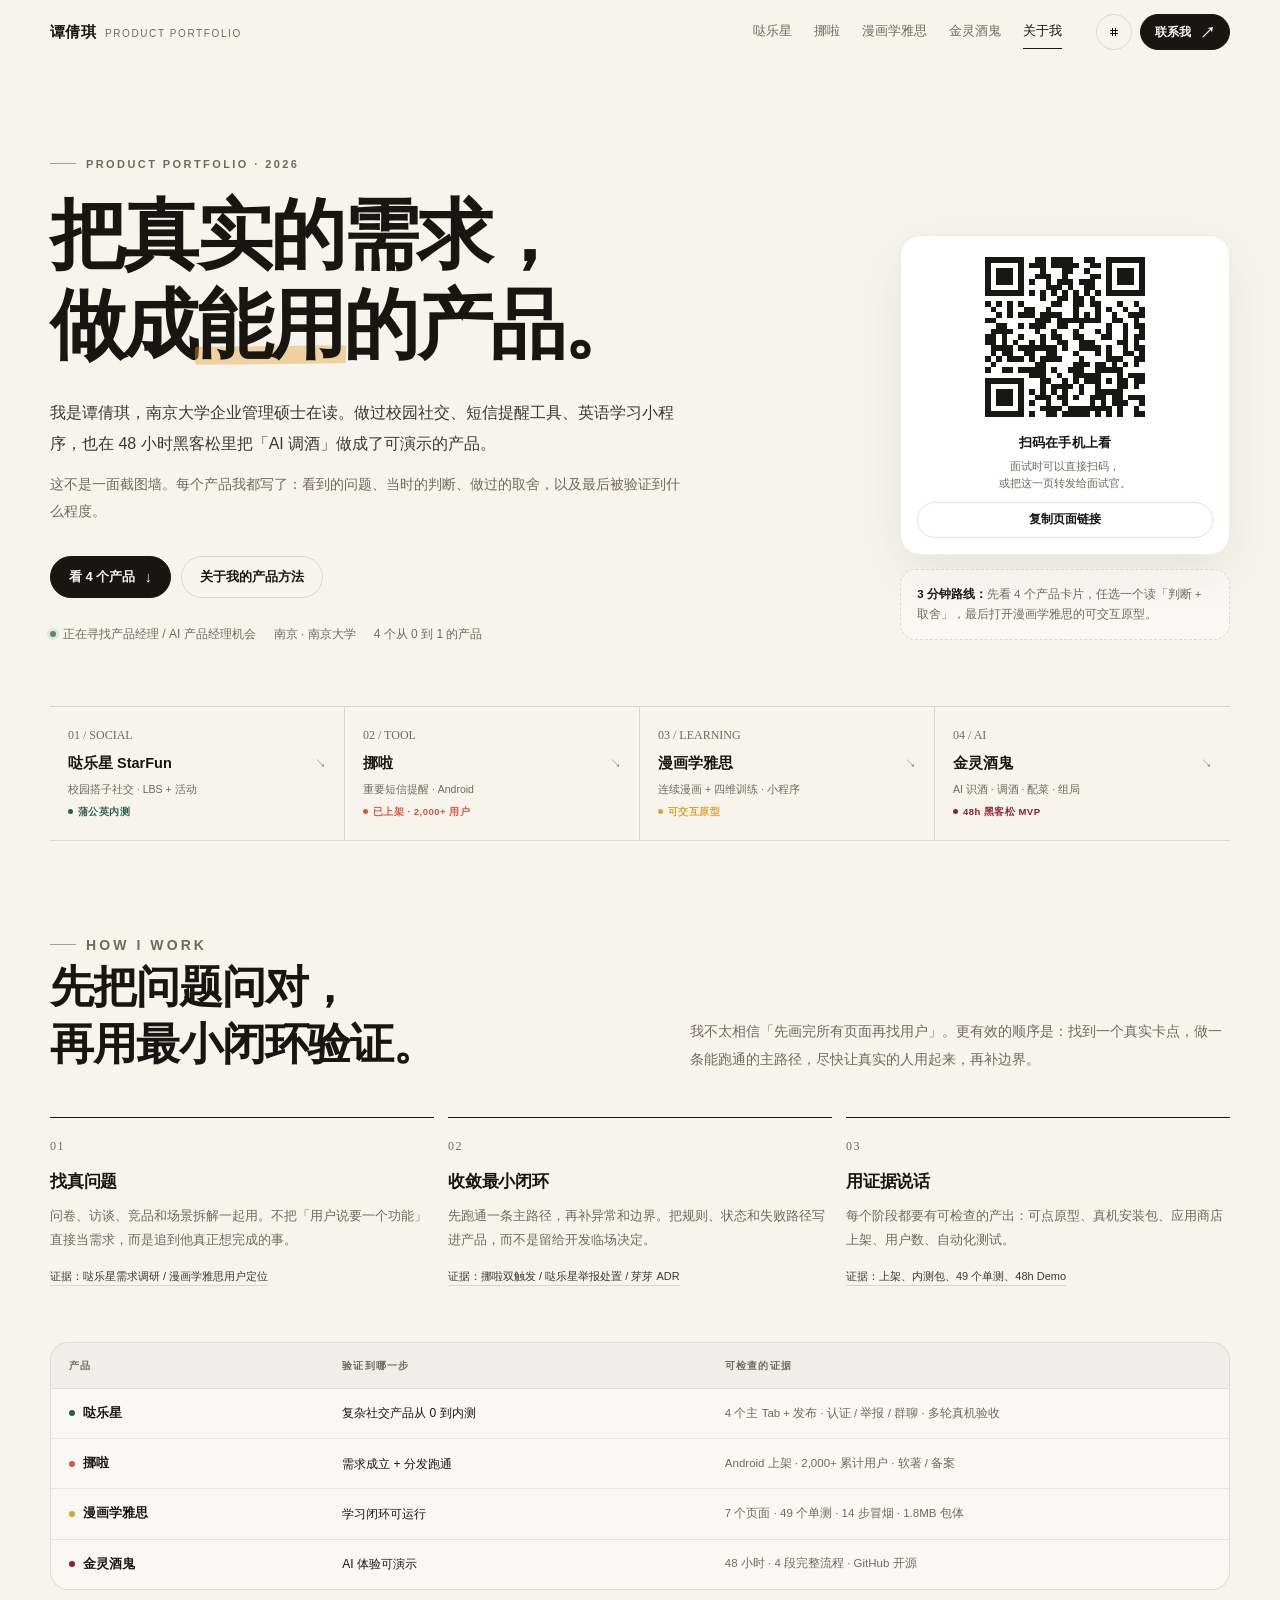
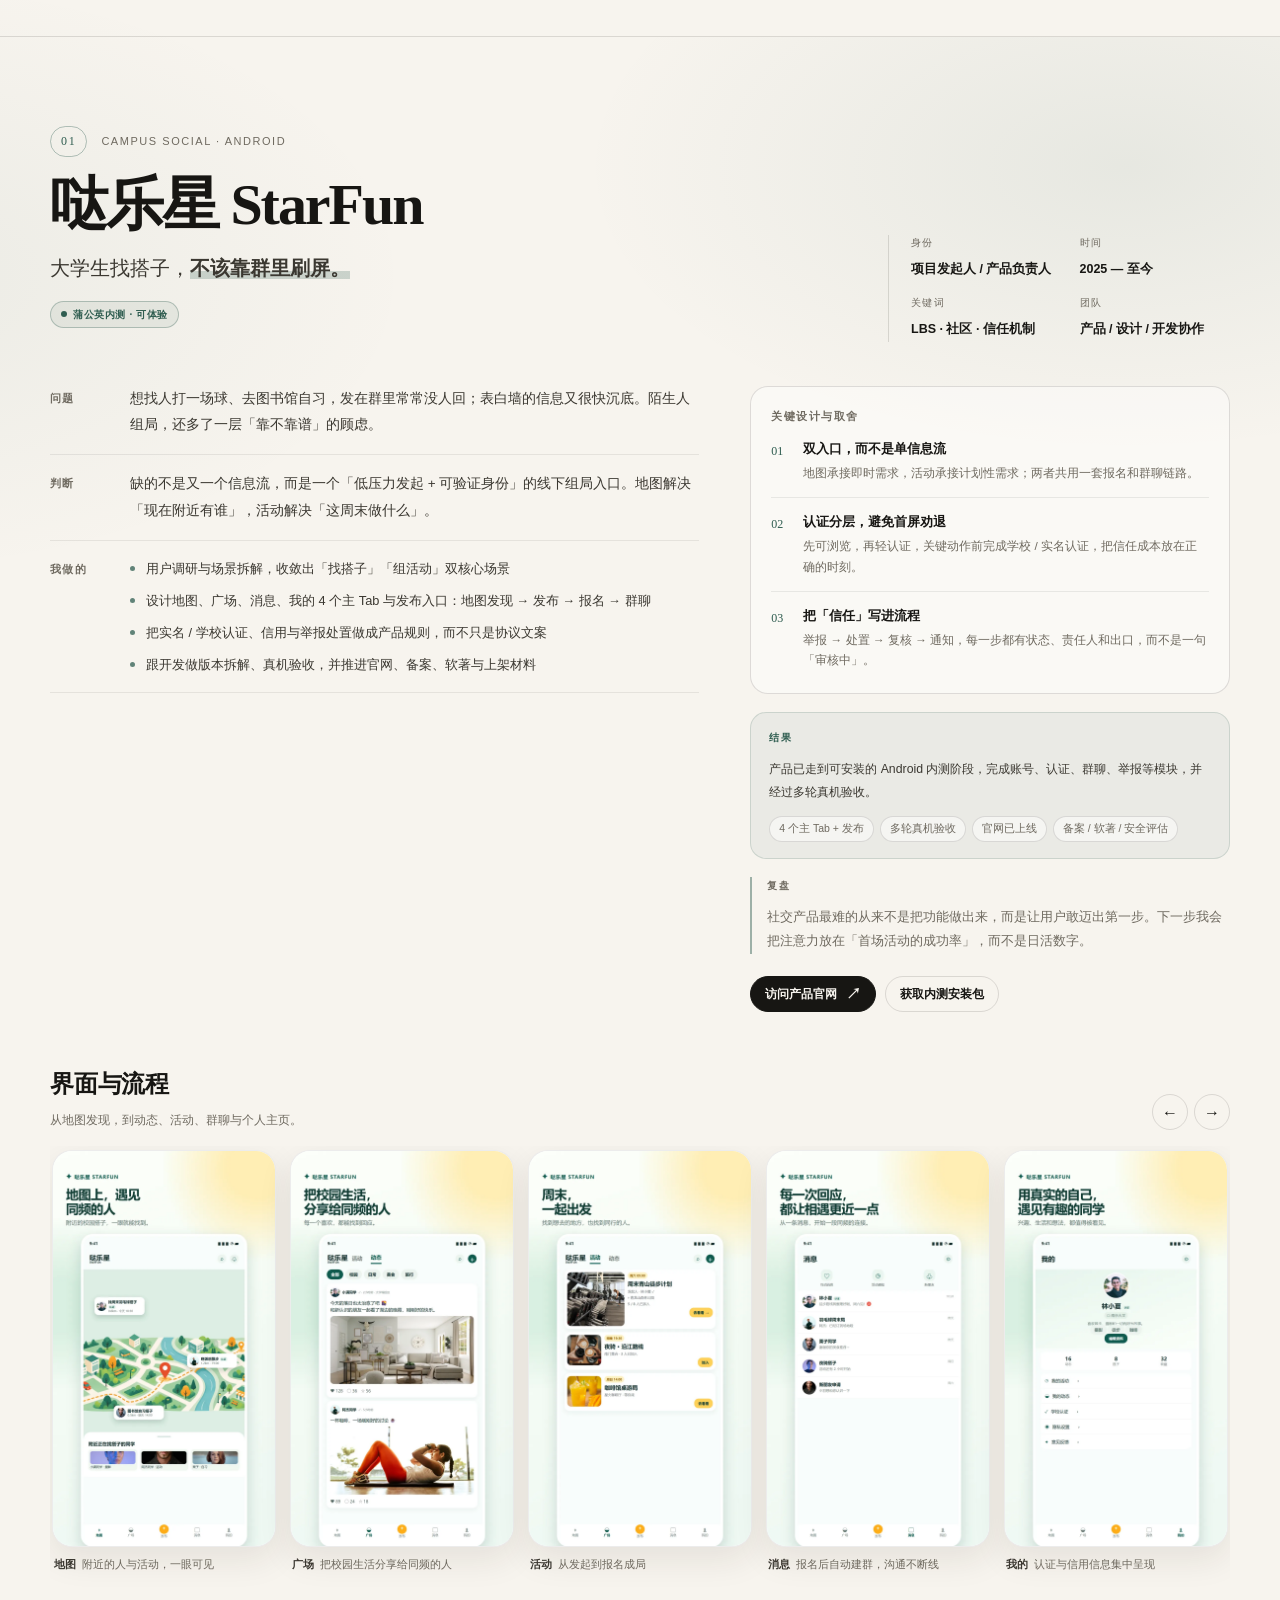
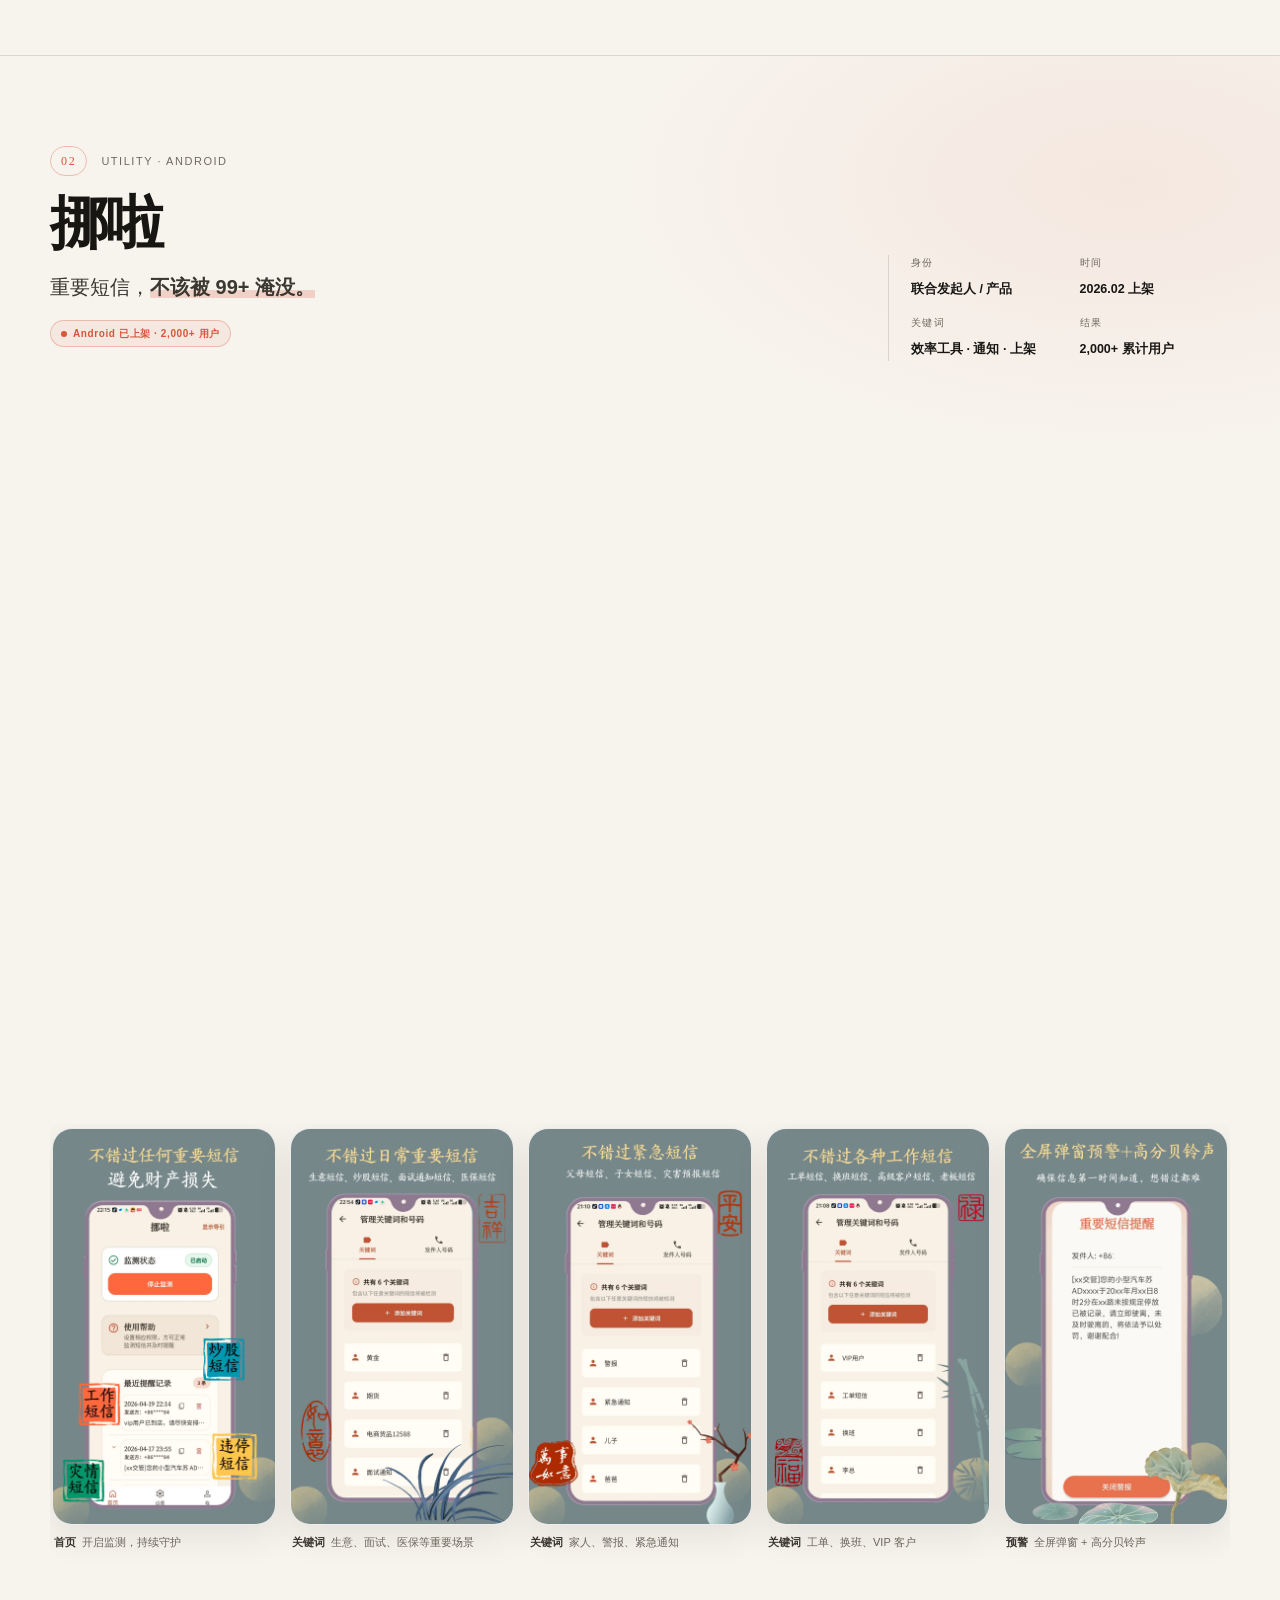
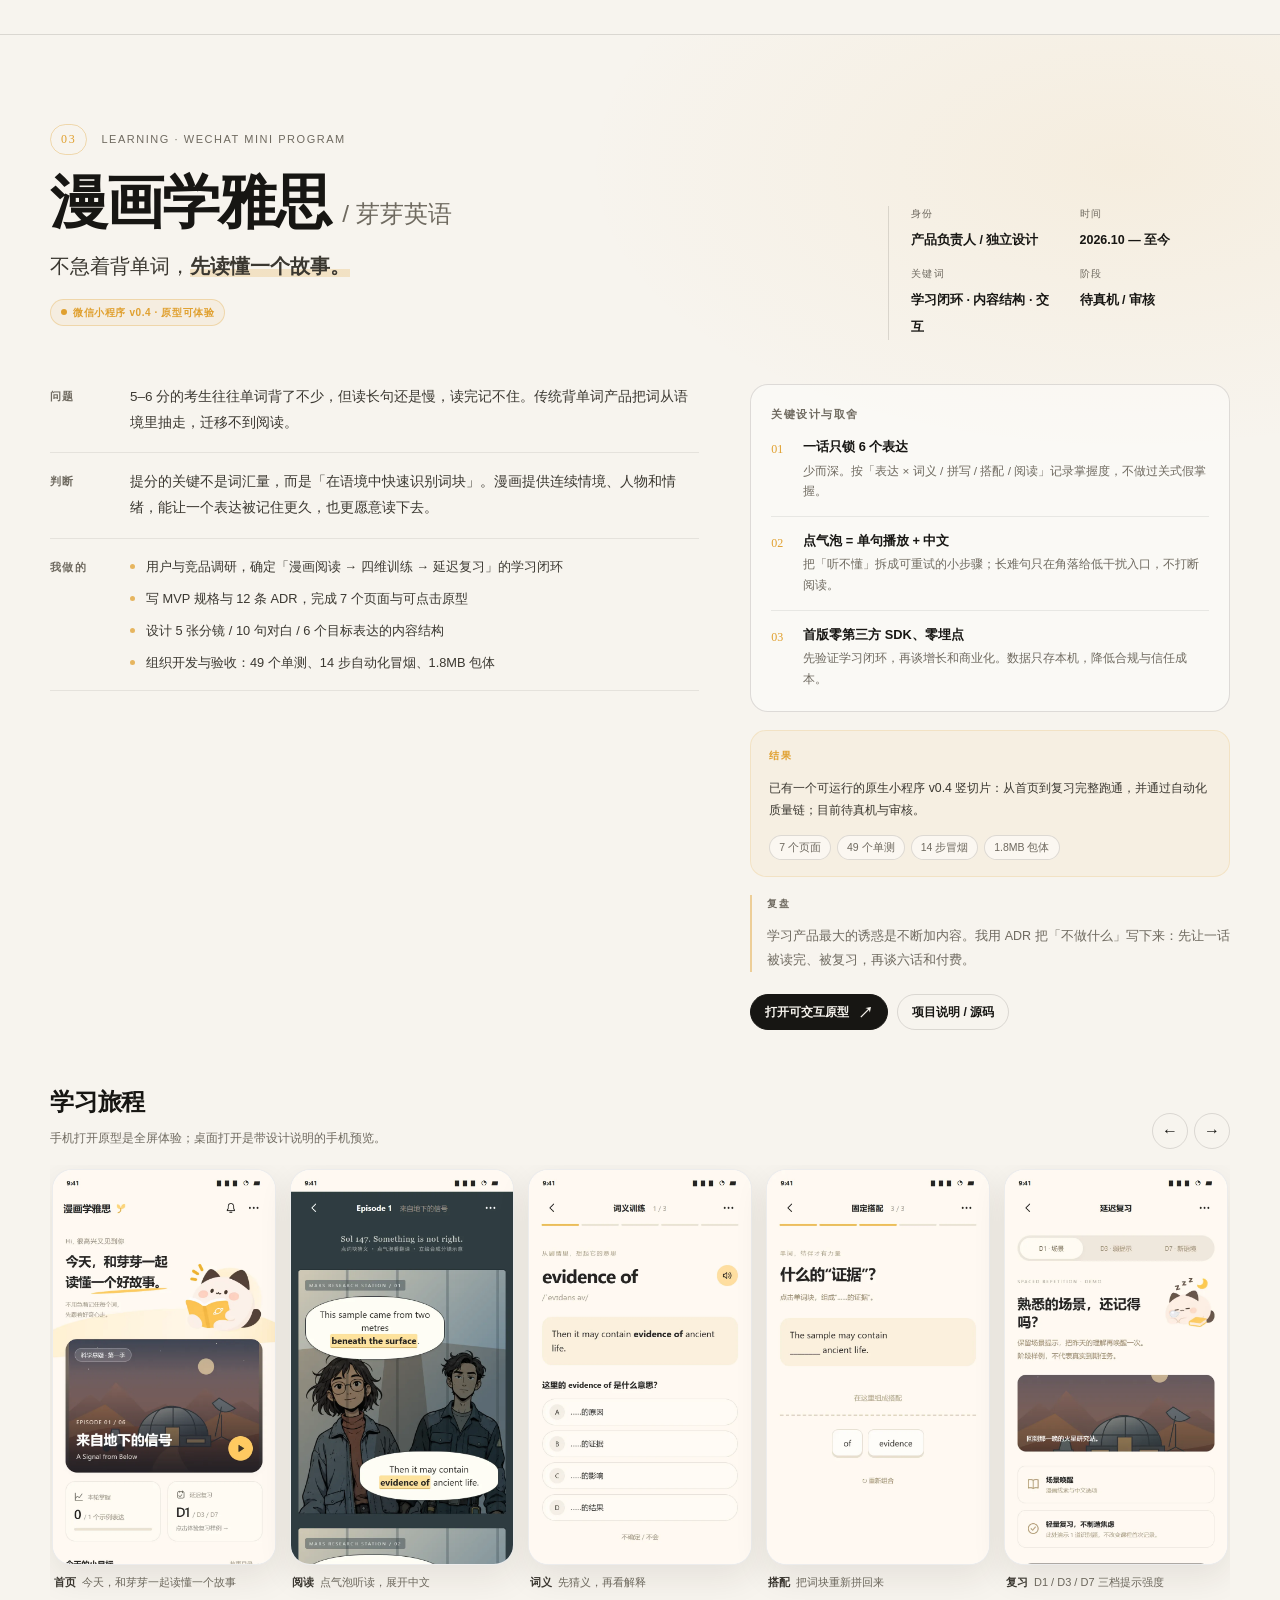
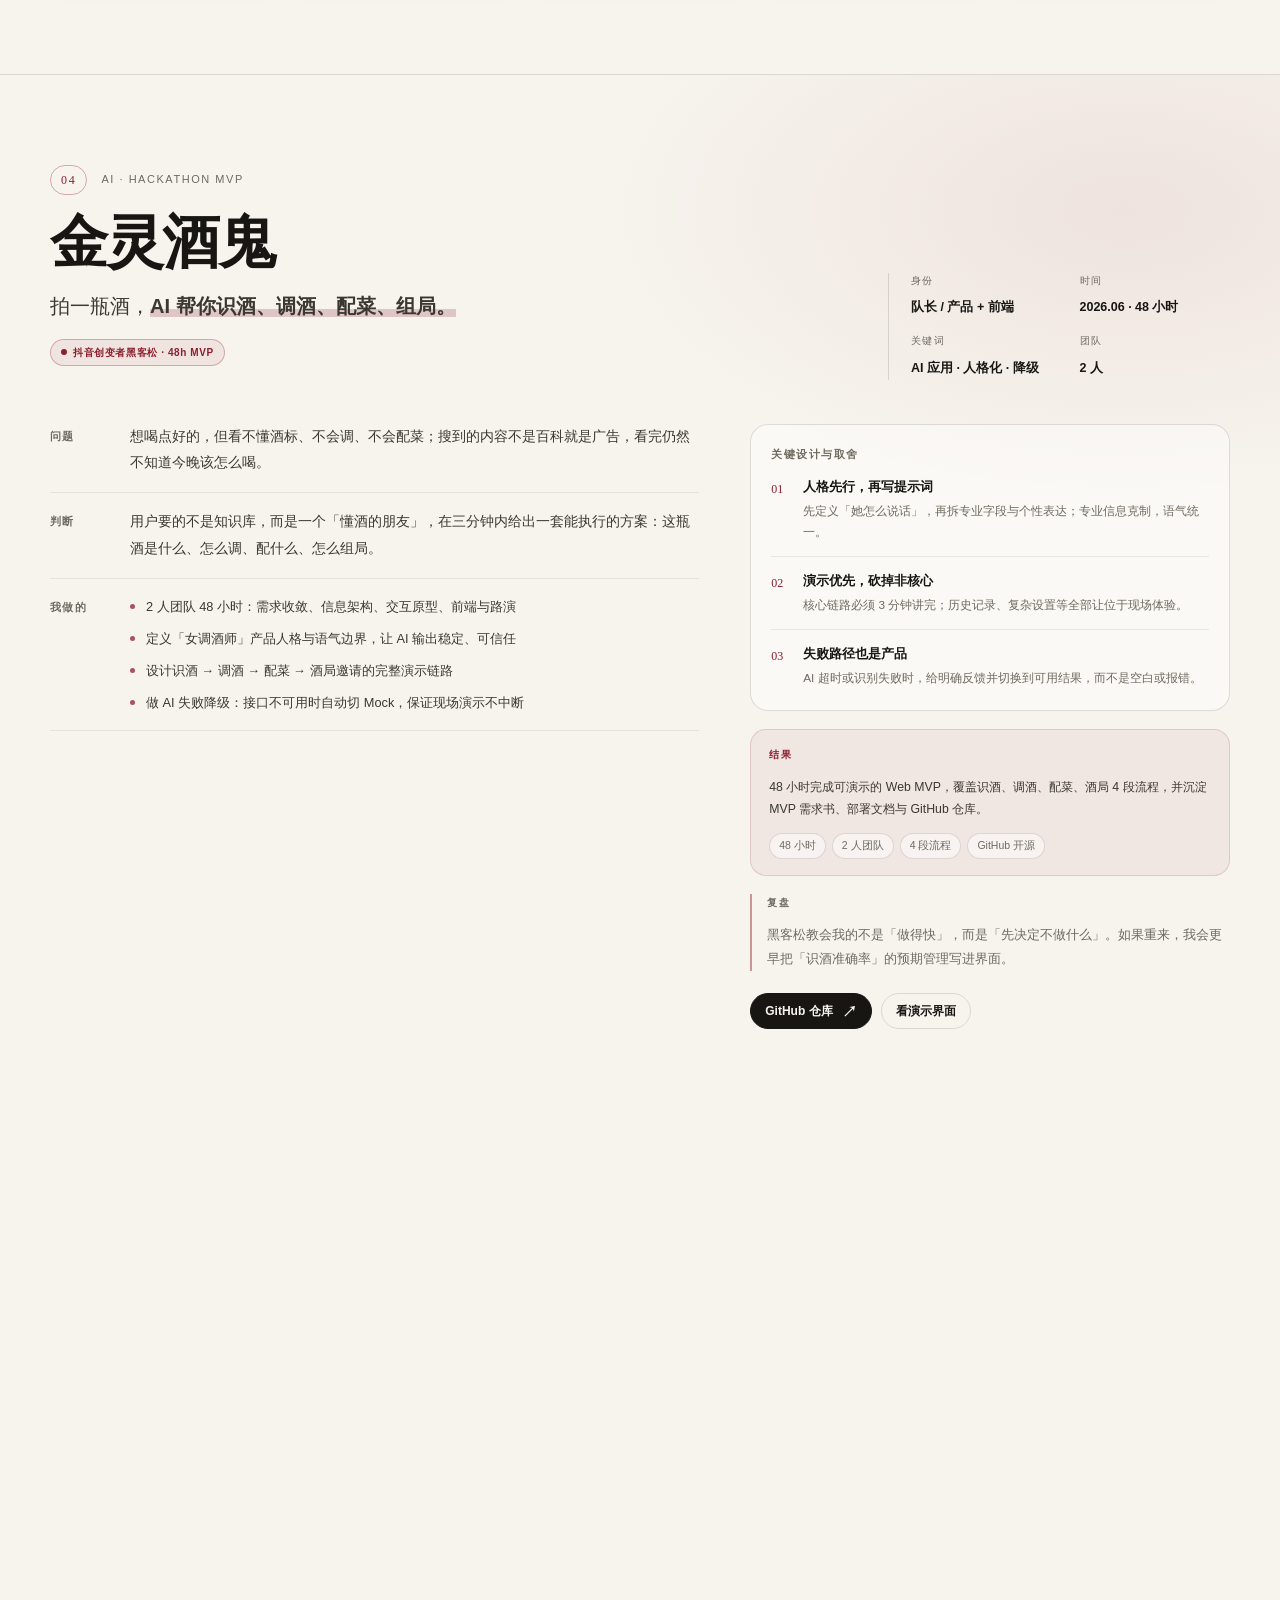
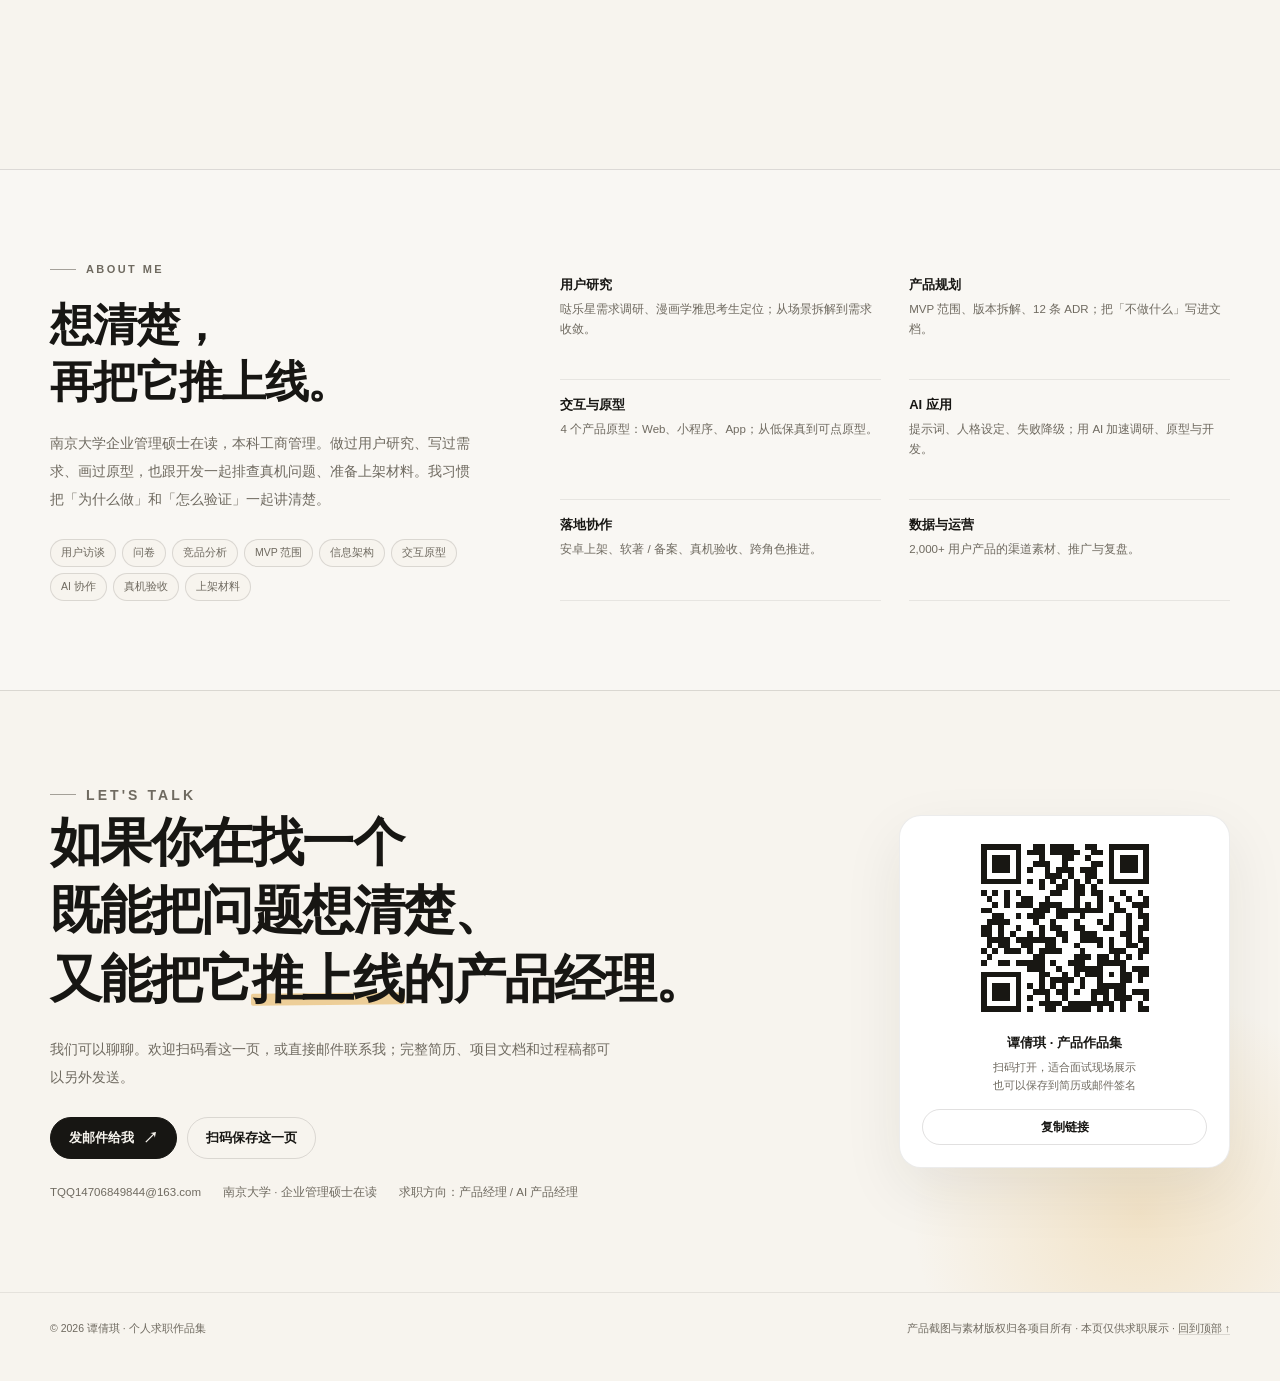
==== index.html @ 6208ea7e "feat: add QR download action" ====
<!DOCTYPE html>
<html lang="zh-CN">
<head>
<meta charset="UTF-8">
<meta name="viewport" content="width=device-width, initial-scale=1, viewport-fit=cover">
<meta name="theme-color" content="#f7f4ee">
<meta name="robots" content="noindex, nofollow">
<meta name="description" content="谭倩琪的产品作品集：哒乐星 StarFun、挪啦、漫画学雅思、金灵酒鬼。记录从真实问题到产品落地的过程。">
<title>谭倩琪 · 产品作品集 2026</title>
<link rel="icon" href="assets/favicon.svg" type="image/svg+xml">
<meta property="og:title" content="谭倩琪 · 产品作品集 2026">
<meta property="og:description" content="哒乐星、挪啦、漫画学雅思、金灵酒鬼：4 个从真实问题出发的产品，以及它们被验证到什么程度。">
<meta property="og:type" content="website">
<meta property="og:image" content="https://canky508.github.io/pm-portfolio/assets/og.png">
<style>
  :root{
    --paper:#f7f4ee;
    --paper-2:#efe9df;
    --ink:#171613;
    --ink-2:#3b3831;
    --muted:#6f6a60;
    --line:rgba(23,22,19,.13);
    --line-soft:rgba(23,22,19,.08);
    --starfun:#2f5d50;
    --nuola:#d9553a;
    --yaya:#e0a02f;
    --jl:#8d1f2e;
    --accent:var(--ink);
    --wrap:1180px;
    --serif:"Songti SC","Noto Serif SC","Source Han Serif SC",Georgia,"Times New Roman",serif;
    --sans:-apple-system,BlinkMacSystemFont,"Segoe UI","PingFang SC","Hiragino Sans GB","Microsoft YaHei",sans-serif;
  }
  *{box-sizing:border-box}
  html{scroll-behavior:smooth}
  body{
    margin:0;background:var(--paper);color:var(--ink);font-family:var(--sans);
    -webkit-font-smoothing:antialiased;line-height:1.7;
    background-image:
      radial-gradient(1200px 600px at 85% -10%,rgba(224,160,47,.10),transparent 60%),
      radial-gradient(900px 500px at -10% 20%,rgba(47,93,80,.06),transparent 60%);
    background-repeat:no-repeat;
  }
  ::selection{background:#171613;color:#f7f4ee}
  a{color:inherit;text-decoration:none}
  img{max-width:100%;display:block}
  button{font:inherit;color:inherit;background:none;border:0;cursor:pointer}
  .wrap{width:min(var(--wrap),calc(100% - 44px));margin-inline:auto}
  .mono{font-family:ui-monospace,SFMono-Regular,Menlo,Consolas,monospace}
  .eyebrow{
    font-size:11px;letter-spacing:.22em;text-transform:uppercase;color:var(--muted);
    display:flex;align-items:center;gap:10px;margin:0 0 18px;font-weight:600;
  }
  .eyebrow::before{content:"";width:26px;height:1px;background:currentColor;opacity:.6}
  .sr-only{position:absolute;width:1px;height:1px;padding:0;margin:-1px;overflow:hidden;clip:rect(0,0,0,0);white-space:nowrap;border:0}

  /* ---------- top bar ---------- */
  .topbar{
    position:sticky;top:0;z-index:50;backdrop-filter:saturate(140%) blur(14px);
    background:rgba(247,244,238,.82);border-bottom:1px solid transparent;transition:border-color .25s ease,background .25s ease;
  }
  .topbar.scrolled{border-bottom-color:var(--line-soft);background:rgba(247,244,238,.95)}
  @media (max-width:720px){.topbar{background:rgba(247,244,238,.97)}.topbar.scrolled{background:rgba(247,244,238,.99)}}
  .topbar-inner{display:flex;align-items:center;gap:26px;height:64px}
  .brand{display:flex;align-items:baseline;gap:9px;font-weight:700;letter-spacing:.02em;white-space:nowrap}
  .brand b{font-size:15px}
  .brand span{font-size:10px;letter-spacing:.16em;color:var(--muted);font-weight:500}
  .nav{display:flex;gap:22px;margin-left:auto}
  .nav a{font-size:12.5px;color:var(--muted);padding:6px 0;position:relative;transition:color .2s}
  .nav a::after{content:"";position:absolute;left:0;right:100%;bottom:0;height:1px;background:var(--ink);transition:right .25s ease}
  .nav a:hover,.nav a.active{color:var(--ink)}
  .nav a:hover::after,.nav a.active::after{right:0}
  .top-actions{display:flex;align-items:center;gap:8px;margin-left:8px}
  .btn{
    display:inline-flex;align-items:center;justify-content:center;gap:9px;
    min-height:42px;padding:0 18px;border-radius:999px;font-size:13px;font-weight:600;
    border:1px solid var(--ink);background:var(--ink);color:var(--paper);
    transition:transform .18s ease,background .18s ease,color .18s ease;white-space:nowrap;
  }
  .btn:hover{transform:translateY(-1px);background:#2b2925}
  .btn.ghost{background:transparent;color:var(--ink);border-color:var(--line)}
  .btn.ghost:hover{background:rgba(23,22,19,.05)}
  .btn.small{min-height:36px;padding:0 14px;font-size:12px}
  .btn .arw{font-size:15px;line-height:1;transform:translateY(-.5px)}
  .icon-btn{
    width:36px;height:36px;border-radius:50%;border:1px solid var(--line);display:inline-flex;
    align-items:center;justify-content:center;background:transparent;transition:background .2s;
  }
  .icon-btn:hover{background:rgba(23,22,19,.05)}
  .scroll-progress{position:fixed;top:0;left:0;height:2px;background:var(--ink);width:0;z-index:60;transition:width .08s linear}
  .menu-wrap{display:none}

  /* ---------- hero ---------- */
  .hero{padding:clamp(48px,7vw,96px) 0 0;position:relative;overflow:hidden}
  .hero-grid{display:grid;grid-template-columns:minmax(0,1.55fr) minmax(260px,.65fr);gap:clamp(30px,5vw,70px);align-items:end}
  .hero h1{
    font-family:var(--serif);font-weight:700;font-size:clamp(40px,6.2vw,76px);
    line-height:1.18;letter-spacing:-.035em;margin:0 0 26px;
  }
  .hero h1 .hl{position:relative;white-space:nowrap;z-index:0}
  .hero h1 .hl::after{
    content:"";position:absolute;left:-.02em;right:-.04em;bottom:.04em;height:.24em;
    background:var(--yaya);opacity:.42;z-index:-1;transform:rotate(-.6deg);border-radius:2px;
  }
  .hero .lede{max-width:640px;font-size:clamp(14px,1.5vw,16px);color:var(--ink-2);line-height:1.95;margin:0 0 12px}
  .hero .lede + .lede{color:var(--muted);font-size:14px}
  .hero-actions{display:flex;flex-wrap:wrap;gap:10px;margin-top:30px}
  .hero-meta{display:flex;flex-wrap:wrap;gap:8px 18px;margin-top:26px;font-size:12px;color:var(--muted)}
  .hero-meta span{display:inline-flex;align-items:center;gap:7px}
  .dot{width:6px;height:6px;border-radius:50%;background:#5d8a63;box-shadow:0 0 0 3px rgba(93,138,99,.14)}
  .hero-side{display:flex;flex-direction:column;gap:14px;padding-bottom:4px}
  .qr-card{
    background:#fff;border:1px solid var(--line-soft);border-radius:20px;padding:16px;
    box-shadow:0 18px 50px rgba(39,32,20,.08);text-align:center;
  }
  .qr-card img{width:100%;max-width:170px;margin:0 auto 10px;border-radius:6px}
  .qr-card b{display:block;font-size:13px;letter-spacing:.02em}
  .qr-card small{display:block;font-size:10.5px;color:var(--muted);margin-top:4px;line-height:1.6}
  .qr-card .copy{width:100%;margin-top:10px}
  .hero-note{
    border:1px dashed var(--line);border-radius:16px;padding:14px 16px;font-size:11.5px;color:var(--muted);
    line-height:1.8;background:rgba(255,255,255,.35)
  }
  .hero-note b{color:var(--ink);font-weight:600}

  .index-strip{margin-top:clamp(36px,5vw,62px);border-top:1px solid var(--line);border-bottom:1px solid var(--line)}
  .index-strip ol{list-style:none;margin:0;padding:0;display:grid;grid-template-columns:repeat(4,1fr)}
  .index-strip li{border-right:1px solid var(--line)}
  .index-strip li:last-child{border-right:0}
  .index-strip a{display:flex;flex-direction:column;gap:6px;padding:18px 18px 20px;transition:background .2s}
  .index-strip a:hover{background:rgba(23,22,19,.035)}
  .index-strip .no{font-family:var(--serif);font-size:12px;color:var(--muted)}
  .index-strip .nm{font-size:14.5px;font-weight:650;display:flex;align-items:center;justify-content:space-between;gap:8px}
  .index-strip .nm span{font-size:11px;color:var(--muted);font-weight:400}
  .index-strip .tg{font-size:10.5px;color:var(--muted);line-height:1.5}
  .index-strip .st{display:inline-flex;align-items:center;gap:5px;font-size:9.5px;letter-spacing:.05em;color:var(--accent);font-weight:600}
  .index-strip .st::before{content:"";width:5px;height:5px;border-radius:50%;background:currentColor}

  /* ---------- method ---------- */
  .method{padding:clamp(54px,7vw,92px) 0 clamp(30px,4vw,46px)}
  .method-head{display:grid;grid-template-columns:minmax(0,1fr) minmax(0,.9fr);gap:40px;align-items:end;margin-bottom:44px}
  .method h2,.section-title{
    font-family:var(--serif);font-weight:700;font-size:clamp(28px,3.6vw,44px);line-height:1.3;letter-spacing:-.025em;margin:0
  }
  .method-head p{margin:0;color:var(--muted);font-size:14px;line-height:2}
  .method-grid{display:grid;grid-template-columns:repeat(3,1fr);gap:14px}
  .method-card{border-top:1px solid var(--ink);padding-top:18px;position:relative}
  .method-card .n{font-family:var(--serif);font-size:12px;color:var(--muted);letter-spacing:.12em}
  .method-card h3{font-size:17px;margin:12px 0 8px;letter-spacing:-.01em}
  .method-card p{margin:0;font-size:12.5px;color:var(--muted);line-height:1.9}
  .method-card em{font-style:normal;display:inline-block;margin-top:14px;font-size:11px;color:var(--ink-2);border-bottom:1px solid var(--line)}

  .matrix{margin-top:clamp(34px,5vw,54px);border:1px solid var(--line);border-radius:18px;overflow:hidden;background:rgba(255,255,255,.4)}
  .matrix-row{display:grid;grid-template-columns:1.05fr 1.5fr 2fr;gap:18px;padding:14px 18px;border-bottom:1px solid var(--line-soft);font-size:12px;align-items:center}
  .matrix-row:last-child{border-bottom:0}
  .matrix-row.head{background:rgba(23,22,19,.04);font-size:10px;letter-spacing:.12em;text-transform:uppercase;color:var(--muted);font-weight:600}
  .matrix-row b{font-size:12.5px;display:flex;align-items:center;gap:8px}
  .matrix-row b i{width:6px;height:6px;border-radius:50%;background:var(--c,var(--ink));font-style:normal}
  .matrix-row .ev{color:var(--muted);font-size:11.5px;line-height:1.7}

  /* ---------- case ---------- */
  .case{position:relative;padding:clamp(54px,7vw,96px) 0 clamp(40px,5vw,64px);border-top:1px solid var(--line);scroll-margin-top:74px;overflow:hidden}
  .case::before{
    content:"";position:absolute;inset:0;pointer-events:none;
    background:radial-gradient(800px 420px at 88% 8%,color-mix(in srgb,var(--accent) 9%,transparent),transparent 68%);
    opacity:.9
  }
  .case-head{position:relative;display:grid;grid-template-columns:minmax(0,1.4fr) minmax(280px,.6fr);gap:40px;align-items:end;margin-bottom:clamp(28px,4vw,44px)}
  .case-kicker{display:flex;align-items:center;gap:14px;margin-bottom:16px}
  .case-no{font-family:var(--serif);font-size:12px;letter-spacing:.14em;color:var(--accent);border:1px solid color-mix(in srgb,var(--accent) 35%,transparent);border-radius:999px;padding:4px 10px}
  .case-cat{font-size:11px;letter-spacing:.14em;text-transform:uppercase;color:var(--muted)}
  .case h2{font-family:var(--serif);font-size:clamp(34px,5vw,58px);line-height:1.1;letter-spacing:-.035em;margin:0 0 14px}
  .case-tagline{font-size:clamp(16px,2vw,20px);line-height:1.7;color:var(--ink-2);margin:0;max-width:620px}
  .case-tagline b{background:linear-gradient(transparent 62%,color-mix(in srgb,var(--accent) 22%,transparent) 62%);font-weight:600}
  .case-meta{display:grid;grid-template-columns:1fr 1fr;gap:14px 18px;border-left:1px solid var(--line);padding-left:22px}
  .case-meta small{display:block;font-size:9.5px;letter-spacing:.14em;text-transform:uppercase;color:var(--muted);margin-bottom:3px}
  .case-meta b{font-size:12.5px;font-weight:600;line-height:1.6}
  .status{display:inline-flex;align-items:center;gap:6px;font-size:10px;font-weight:700;letter-spacing:.06em;color:var(--accent);
    border:1px solid color-mix(in srgb,var(--accent) 30%,transparent);background:color-mix(in srgb,var(--accent) 7%,transparent);
    border-radius:999px;padding:4px 10px;margin-bottom:14px}
  .status::before{content:"";width:6px;height:6px;border-radius:50%;background:currentColor}

  .case-body{display:grid;grid-template-columns:minmax(0,1.15fr) minmax(0,.85fr);gap:clamp(28px,4vw,54px);position:relative}
  .case-text p{font-size:14px;line-height:2;color:var(--ink-2);margin:0}
  .block{display:grid;grid-template-columns:64px minmax(0,1fr);gap:16px;padding:16px 0;border-bottom:1px solid var(--line-soft)}
  .block:first-child{padding-top:0}
  .block h3{font-size:11px;letter-spacing:.12em;color:var(--muted);text-transform:uppercase;margin:3px 0 0;font-weight:650}
  .block p{font-size:13.5px;line-height:1.95}
  .case ul.clean{list-style:none;margin:0;padding:0;display:grid;gap:9px}
  .case ul.clean li{position:relative;padding-left:16px;font-size:12.8px;line-height:1.8;color:var(--ink-2)}
  .case ul.clean li::before{content:"";position:absolute;left:0;top:.72em;width:5px;height:5px;border-radius:50%;background:var(--accent);opacity:.75}
  .decision-box{border:1px solid var(--line);border-radius:18px;padding:20px 20px 8px;background:rgba(255,255,255,.42)}
  .decision-box > h3{font-size:11px;letter-spacing:.14em;text-transform:uppercase;color:var(--muted);margin:0 0 14px;font-weight:650}
  .decision{display:grid;grid-template-columns:22px 1fr;gap:10px;padding:0 0 14px;margin-bottom:14px;border-bottom:1px solid var(--line-soft)}
  .decision:last-child{border-bottom:0;margin-bottom:0}
  .decision .dn{font-family:var(--serif);font-size:12px;color:var(--accent);padding-top:2px}
  .decision b{display:block;font-size:12.8px;line-height:1.6;margin-bottom:3px}
  .decision p{font-size:11.8px;color:var(--muted);line-height:1.75;margin:0}
  .outcome{margin-top:18px;border-radius:16px;padding:16px 18px;background:color-mix(in srgb,var(--accent) 6%,transparent);border:1px solid color-mix(in srgb,var(--accent) 16%,transparent)}
  .outcome h3{font-size:10px;letter-spacing:.14em;text-transform:uppercase;color:var(--accent);margin:0 0 8px;font-weight:700}
  .outcome p{font-size:12.3px;line-height:1.85;color:var(--ink-2)}
  .chips{display:flex;flex-wrap:wrap;gap:6px;margin-top:11px}
  .chip{font-size:10.5px;border:1px solid var(--line);border-radius:999px;padding:3px 9px;color:var(--muted);background:rgba(255,255,255,.5)}
  .reflection{margin-top:18px;padding-left:15px;border-left:2px solid color-mix(in srgb,var(--accent) 45%,transparent)}
  .reflection h3{font-size:10px;letter-spacing:.14em;text-transform:uppercase;color:var(--muted);margin:0 0 6px;font-weight:650}
  .reflection p{font-size:12.5px;line-height:1.9;color:var(--muted)}
  .case-links{display:flex;flex-wrap:wrap;gap:9px;margin-top:22px}

  .gallery-head{display:flex;align-items:flex-end;justify-content:space-between;gap:20px;margin:clamp(34px,5vw,52px) 0 16px;position:relative}
  .gallery-head h3{font-family:var(--serif);font-size:clamp(18px,2.2vw,24px);margin:0;letter-spacing:-.01em}
  .gallery-head p{margin:6px 0 0;font-size:11.5px;color:var(--muted)}
  .gallery-nav{display:flex;gap:6px}
  .gallery{
    display:grid;grid-auto-flow:column;grid-auto-columns:minmax(190px,1fr);gap:14px;overflow-x:auto;
    scroll-snap-type:x mandatory;padding:4px 2px 18px;scrollbar-width:none;position:relative;
  }
  .gallery::-webkit-scrollbar{display:none}
  .shot{margin:0;scroll-snap-align:start;cursor:zoom-in;position:relative}
  .shot .frame{
    position:relative;border-radius:20px;overflow:hidden;background:#fff;
    border:1px solid var(--line-soft);box-shadow:0 12px 34px rgba(39,32,20,.09);
    transition:transform .25s ease,box-shadow .25s ease;
  }
  .shot:hover .frame{transform:translateY(-3px);box-shadow:0 20px 44px rgba(39,32,20,.13)}
  .shot img{width:100%;height:auto;aspect-ratio:9/16;object-fit:cover;object-position:top}
  .shot.poster img{aspect-ratio:9/16}
  .shot figcaption{font-size:11px;color:var(--muted);line-height:1.6;padding:9px 2px 0;display:flex;gap:6px}
  .shot figcaption b{color:var(--ink-2);font-weight:600}
  .zoom-hint{position:absolute;right:8px;top:8px;width:26px;height:26px;border-radius:50%;background:rgba(23,22,19,.62);color:#fff;
    display:grid;place-items:center;font-size:12px;opacity:0;transition:opacity .2s;pointer-events:none}
  .shot:hover .zoom-hint{opacity:1}
  .shot .device{border-radius:26px;padding:7px;background:#141414;border:0}
  .shot .device img{border-radius:20px}

  /* ---------- ability / contact ---------- */
  .ability{padding:clamp(54px,7vw,96px) 0;border-top:1px solid var(--line);background:rgba(255,255,255,.28)}
  .ability-grid{display:grid;grid-template-columns:minmax(0,.8fr) minmax(0,1.2fr);gap:clamp(30px,5vw,70px)}
  .ability p.lead{font-size:14px;color:var(--muted);line-height:2;margin:18px 0 0;max-width:420px}
  .skills{display:grid;grid-template-columns:1fr 1fr;gap:0 28px}
  .skill{padding:14px 0;border-bottom:1px solid var(--line-soft)}
  .skill b{font-size:13px;display:block;margin-bottom:4px}
  .skill span{font-size:11.5px;color:var(--muted);line-height:1.7;display:block}
  .tools{display:flex;flex-wrap:wrap;gap:6px;margin-top:26px}
  .tools span{font-size:10.5px;border:1px solid var(--line);border-radius:999px;padding:4px 10px;color:var(--muted);background:var(--paper)}

  .contact{padding:clamp(54px,7vw,100px) 0;border-top:1px solid var(--line);position:relative;overflow:hidden}
  .contact::before{content:"";position:absolute;right:-120px;bottom:-180px;width:520px;height:520px;border-radius:50%;
    background:radial-gradient(circle,rgba(224,160,47,.20),transparent 62%);pointer-events:none}
  .contact-grid{display:grid;grid-template-columns:minmax(0,1.4fr) minmax(260px,.6fr);gap:clamp(40px,6vw,80px);align-items:center;position:relative}
  .contact h2{font-family:var(--serif);font-size:clamp(30px,4.4vw,52px);line-height:1.32;letter-spacing:-.03em;margin:0 0 20px}
  .contact h2 .mark{position:relative;white-space:nowrap;z-index:0}
  .mob-only{display:none}
  .contact h2 .mark::after{content:"";position:absolute;left:-.02em;right:-.03em;bottom:.06em;height:.24em;background:var(--yaya);opacity:.45;z-index:-1;border-radius:2px;transform:rotate(-.5deg)}
  .contact p{font-size:14px;line-height:2;color:var(--muted);max-width:560px;margin:0}
  .contact-actions{display:flex;flex-wrap:wrap;gap:10px;margin-top:26px}
  .contact-info{display:flex;flex-wrap:wrap;gap:8px 22px;margin-top:24px;font-size:11.5px;color:var(--muted)}
  .contact-card{background:#fff;border:1px solid var(--line-soft);border-radius:22px;padding:22px;text-align:center;box-shadow:0 22px 60px rgba(39,32,20,.08)}
  .contact-card img{width:min(180px,68%);margin:0 auto 14px}
  .contact-card b{font-size:13px;display:block}
  .contact-card small{display:block;font-size:10.5px;color:var(--muted);margin-top:5px;line-height:1.7}
  .contact-card .copy{width:100%;margin-top:14px}

  footer{padding:26px 0 42px;border-top:1px solid var(--line-soft);color:var(--muted);font-size:10.5px}
  .footer-inner{display:flex;justify-content:space-between;gap:20px;flex-wrap:wrap;line-height:1.9}
  footer a{border-bottom:1px solid var(--line)}

  /* ---------- dialog / lightbox ---------- */
  .overlay{
    position:fixed;inset:0;z-index:100;display:none;background:rgba(16,15,13,.86);
    backdrop-filter:blur(8px);padding:24px;align-items:center;justify-content:center;
  }
  .overlay.open{display:flex}
  .overlay .close{
    position:absolute;top:18px;right:18px;width:42px;height:42px;border-radius:50%;
    background:rgba(255,255,255,.12);color:#fff;font-size:20px;display:grid;place-items:center;
  }
  .overlay .close:hover{background:rgba(255,255,255,.2)}
  .lightbox-inner{max-width:min(92vw,430px);text-align:center;position:relative}
  .lightbox-inner img{max-height:80vh;width:auto;max-width:100%;margin:0 auto;border-radius:16px;box-shadow:0 30px 80px rgba(0,0,0,.5)}
  .lightbox-cap{color:rgba(255,255,255,.7);font-size:12px;margin-top:14px;line-height:1.7}
  .lb-nav{position:absolute;top:50%;transform:translateY(-50%);width:42px;height:42px;border-radius:50%;background:rgba(255,255,255,.12);color:#fff;font-size:18px;display:grid;place-items:center}
  .lb-nav.prev{left:18px}.lb-nav.next{right:18px}
  .lb-nav:hover{background:rgba(255,255,255,.22)}
  .qr-modal{background:var(--paper);border-radius:22px;padding:26px;max-width:340px;width:100%;text-align:center;position:relative}
  .qr-modal img{width:220px;margin:0 auto 16px}
  .qr-modal h3{font-family:var(--serif);font-size:22px;margin:0 0 6px}
  .qr-modal p{font-size:11.5px;color:var(--muted);margin:0 0 16px;line-height:1.7}

  .toast{
    position:fixed;left:50%;bottom:28px;transform:translate(-50%,20px);z-index:120;
    background:#171613;color:#f7f4ee;border-radius:999px;padding:10px 18px;font-size:12px;
    opacity:0;pointer-events:none;transition:all .25s ease;white-space:nowrap;
  }
  .toast.show{opacity:1;transform:translate(-50%,0)}

  .reveal{opacity:0;transform:translateY(18px);transition:opacity .7s cubic-bezier(.2,.6,.2,1),transform .7s cubic-bezier(.2,.6,.2,1)}
  .reveal.in{opacity:1;transform:none}

  @media (max-width:980px){
    .hero-grid{grid-template-columns:1fr;align-items:start}
    .hero-side{display:grid;grid-template-columns:1fr 1fr;align-items:start}
    .case-head{grid-template-columns:1fr;gap:22px}
    .case-meta{border-left:0;border-top:1px solid var(--line);padding:16px 0 0;grid-template-columns:repeat(4,1fr)}
    .case-body{grid-template-columns:1fr}
    .ability-grid{grid-template-columns:1fr}
    .contact-grid{grid-template-columns:1fr}
    .contact-card{max-width:360px}
    .nav{display:none}
    .menu-wrap{display:block;margin-left:auto}
    .top-actions .btn{display:none}
    .lb-nav.prev{left:6px}.lb-nav.next{right:6px}
    .contact h2 .mark::after{opacity:.4}
    .mob-only{display:inline}
  }
  @media (max-width:720px){
    .wrap{width:calc(100% - 32px)}
    .topbar-inner{height:58px}
    .brand span{display:none}
    .hero{padding-top:38px}
    .hero h1{font-size:clamp(34px,10.5vw,46px);line-height:1.22}
    .hero .lede{font-size:13.5px}
    .hero-side{grid-template-columns:1fr}
    .qr-card{display:none}
    .index-strip ol{grid-template-columns:1fr 1fr}
    .index-strip li:nth-child(2){border-right:0}
    .index-strip li:nth-child(-n+2){border-bottom:1px solid var(--line)}
    .index-strip a{padding:14px}
    .method-head{grid-template-columns:1fr;gap:14px}
    .method-grid{grid-template-columns:1fr;gap:0}
    .method-card{border-top:1px solid var(--line);padding:16px 0}
    .method-card:first-child{border-top:1px solid var(--ink)}
    .matrix-row{grid-template-columns:1fr;gap:4px;padding:12px 14px}
    .matrix-row.head{display:none}
    .matrix-row b{font-size:12.5px}
    .matrix-row .ev{font-size:11px}
    .case{padding-top:48px}
    .case-meta{grid-template-columns:1fr 1fr;gap:12px 16px}
    .block{grid-template-columns:52px 1fr;gap:10px}
    .block h3{font-size:10px}
    .gallery{grid-auto-columns:72%;gap:10px}
    .gallery-nav{display:none}
    .skills{grid-template-columns:1fr}
    .shot figcaption{font-size:10.5px}
    .contact h2{font-size:30px}
    footer{padding-bottom:30px}
  }
  @media (max-width:400px){
    .gallery{grid-auto-columns:80%}
    .hero-actions .btn{width:100%}
  }
  @media (prefers-reduced-motion:reduce){
    html{scroll-behavior:auto}
    .reveal{opacity:1;transform:none;transition:none}
    *{animation-duration:.001ms!important;transition-duration:.001ms!important}
  }
</style>
</head>
<body>
<div class="scroll-progress" id="progress" aria-hidden="true"></div>

<header class="topbar" id="topbar">
  <div class="wrap topbar-inner">
    <a class="brand" href="#top" aria-label="回到顶部">
      <b>谭倩琪</b><span>PRODUCT PORTFOLIO</span>
    </a>
    <nav class="nav" aria-label="页面导航">
      <a href="#starfun" data-nav="starfun">哒乐星</a>
      <a href="#nuola" data-nav="nuola">挪啦</a>
      <a href="#yaya" data-nav="yaya">漫画学雅思</a>
      <a href="#jinling" data-nav="jinling">金灵酒鬼</a>
      <a href="#about" data-nav="about">关于我</a>
    </nav>
    <div class="top-actions">
      <button class="icon-btn" type="button" data-qr aria-label="显示本页二维码" title="扫码查看">⌗</button>
      <a class="btn small" href="mailto:TQQ14706849844@163.com">联系我 <span class="arw">↗</span></a>
    </div>
    <div class="menu-wrap">
      <button class="icon-btn" type="button" id="menuBtn" aria-expanded="false" aria-controls="mobileMenu" aria-label="打开导航">☰</button>
    </div>
  </div>
</header>

<main id="top">
  <section class="hero">
    <div class="wrap">
      <div class="hero-grid">
        <div class="hero-copy reveal">
          <p class="eyebrow">PRODUCT PORTFOLIO · 2026</p>
          <h1>把真实的需求，<br>做成<span class="hl">能用</span>的产品。</h1>
          <p class="lede">我是谭倩琪，南京大学企业管理硕士在读。做过校园社交、短信提醒工具、英语学习小程序，也在 48 小时黑客松里把「AI 调酒」做成了可演示的产品。</p>
          <p class="lede">这不是一面截图墙。每个产品我都写了：看到的问题、当时的判断、做过的取舍，以及最后被验证到什么程度。</p>
          <div class="hero-actions">
            <a class="btn" href="#starfun">看 4 个产品 <span class="arw">↓</span></a>
            <a class="btn ghost" href="#about">关于我的产品方法</a>
          </div>
          <div class="hero-meta">
            <span><i class="dot"></i> 正在寻找产品经理 / AI 产品经理机会</span>
            <span>南京 · 南京大学</span>
            <span>4 个从 0 到 1 的产品</span>
          </div>
        </div>

        <aside class="hero-side reveal">
          <div class="qr-card">
            <img src="assets/qr-site.svg" alt="本页二维码">
            <b>扫码在手机上看</b>
            <small>面试时可以直接扫码，<br>或把这一页转发给面试官。</small>
            <button class="btn ghost small copy" type="button" data-copy>复制页面链接</button>
          </div>
          <div class="hero-note">
            <b>3 分钟路线：</b>先看 4 个产品卡片，任选一个读「判断 + 取舍」，最后打开漫画学雅思的可交互原型。
          </div>
        </aside>
      </div>

      <nav class="index-strip" aria-label="产品索引">
        <ol>
          <li>
            <a href="#starfun" style="--accent:var(--starfun)">
              <span class="no">01 / SOCIAL</span>
              <span class="nm">哒乐星 StarFun <span>↘</span></span>
              <span class="tg">校园搭子社交 · LBS + 活动</span>
              <span class="st">蒲公英内测</span>
            </a>
          </li>
          <li>
            <a href="#nuola" style="--accent:var(--nuola)">
              <span class="no">02 / TOOL</span>
              <span class="nm">挪啦 <span>↘</span></span>
              <span class="tg">重要短信提醒 · Android</span>
              <span class="st">已上架 · 2,000+ 用户</span>
            </a>
          </li>
          <li>
            <a href="#yaya" style="--accent:var(--yaya)">
              <span class="no">03 / LEARNING</span>
              <span class="nm">漫画学雅思 <span>↘</span></span>
              <span class="tg">连续漫画 + 四维训练 · 小程序</span>
              <span class="st">可交互原型</span>
            </a>
          </li>
          <li>
            <a href="#jinling" style="--accent:var(--jl)">
              <span class="no">04 / AI</span>
              <span class="nm">金灵酒鬼 <span>↘</span></span>
              <span class="tg">AI 识酒 · 调酒 · 配菜 · 组局</span>
              <span class="st">48h 黑客松 MVP</span>
            </a>
          </li>
        </ol>
      </nav>
    </div>
  </section>

  <section class="method" id="method">
    <div class="wrap">
      <div class="method-head reveal">
        <div>
          <p class="eyebrow">HOW I WORK</p>
          <h2>先把问题问对，<br>再用最小闭环验证。</h2>
        </div>
        <p>我不太相信「先画完所有页面再找用户」。更有效的顺序是：找到一个真实卡点，做一条能跑通的主路径，尽快让真实的人用起来，再补边界。</p>
      </div>

      <div class="method-grid">
        <div class="method-card reveal">
          <div class="n">01</div>
          <h3>找真问题</h3>
          <p>问卷、访谈、竞品和场景拆解一起用。不把「用户说要一个功能」直接当需求，而是追到他真正想完成的事。</p>
          <em>证据：哒乐星需求调研 / 漫画学雅思用户定位</em>
        </div>
        <div class="method-card reveal">
          <div class="n">02</div>
          <h3>收敛最小闭环</h3>
          <p>先跑通一条主路径，再补异常和边界。把规则、状态和失败路径写进产品，而不是留给开发临场决定。</p>
          <em>证据：挪啦双触发 / 哒乐星举报处置 / 芽芽 ADR</em>
        </div>
        <div class="method-card reveal">
          <div class="n">03</div>
          <h3>用证据说话</h3>
          <p>每个阶段都要有可检查的产出：可点原型、真机安装包、应用商店上架、用户数、自动化测试。</p>
          <em>证据：上架、内测包、49 个单测、48h Demo</em>
        </div>
      </div>

      <div class="matrix reveal" role="table" aria-label="四个产品验证到哪一步">
        <div class="matrix-row head" role="row">
          <span>产品</span><span>验证到哪一步</span><span>可检查的证据</span>
        </div>
        <div class="matrix-row" role="row" style="--c:var(--starfun)">
          <b><i></i>哒乐星</b>
          <span>复杂社交产品从 0 到内测</span>
          <span class="ev">4 个主 Tab + 发布 · 认证 / 举报 / 群聊 · 多轮真机验收</span>
        </div>
        <div class="matrix-row" role="row" style="--c:var(--nuola)">
          <b><i></i>挪啦</b>
          <span>需求成立 + 分发跑通</span>
          <span class="ev">Android 上架 · 2,000+ 累计用户 · 软著 / 备案</span>
        </div>
        <div class="matrix-row" role="row" style="--c:var(--yaya)">
          <b><i></i>漫画学雅思</b>
          <span>学习闭环可运行</span>
          <span class="ev">7 个页面 · 49 个单测 · 14 步冒烟 · 1.8MB 包体</span>
        </div>
        <div class="matrix-row" role="row" style="--c:var(--jl)">
          <b><i></i>金灵酒鬼</b>
          <span>AI 体验可演示</span>
          <span class="ev">48 小时 · 4 段完整流程 · GitHub 开源</span>
        </div>
      </div>
    </div>
  </section>

  <!-- ================= 01 哒乐星 ================= -->
  <article class="case" id="starfun" style="--accent:var(--starfun)">
    <div class="wrap">
      <header class="case-head">
        <div class="reveal">
          <div class="case-kicker"><span class="case-no">01</span><span class="case-cat">CAMPUS SOCIAL · ANDROID</span></div>
          <h2>哒乐星 StarFun</h2>
          <p class="case-tagline">大学生找搭子，<b>不该靠群里刷屏。</b></p>
          <div class="status" style="margin-top:16px">蒲公英内测 · 可体验</div>
        </div>
        <div class="case-meta reveal">
          <div><small>身份</small><b>项目发起人 / 产品负责人</b></div>
          <div><small>时间</small><b>2025 — 至今</b></div>
          <div><small>关键词</small><b>LBS · 社区 · 信任机制</b></div>
          <div><small>团队</small><b>产品 / 设计 / 开发协作</b></div>
        </div>
      </header>

      <div class="case-body">
        <div class="case-text reveal">
          <div class="block">
            <h3>问题</h3>
            <p>想找人打一场球、去图书馆自习，发在群里常常没人回；表白墙的信息又很快沉底。陌生人组局，还多了一层「靠不靠谱」的顾虑。</p>
          </div>
          <div class="block">
            <h3>判断</h3>
            <p>缺的不是又一个信息流，而是一个「低压力发起 + 可验证身份」的线下组局入口。地图解决「现在附近有谁」，活动解决「这周末做什么」。</p>
          </div>
          <div class="block">
            <h3>我做的</h3>
            <ul class="clean">
              <li>用户调研与场景拆解，收敛出「找搭子」「组活动」双核心场景</li>
              <li>设计地图、广场、消息、我的 4 个主 Tab 与发布入口：地图发现 → 发布 → 报名 → 群聊</li>
              <li>把实名 / 学校认证、信用与举报处置做成产品规则，而不只是协议文案</li>
              <li>跟开发做版本拆解、真机验收，并推进官网、备案、软著与上架材料</li>
            </ul>
          </div>
        </div>

        <div class="reveal">
          <div class="decision-box">
            <h3>关键设计与取舍</h3>
            <div class="decision">
              <span class="dn">01</span>
              <div><b>双入口，而不是单信息流</b><p>地图承接即时需求，活动承接计划性需求；两者共用一套报名和群聊链路。</p></div>
            </div>
            <div class="decision">
              <span class="dn">02</span>
              <div><b>认证分层，避免首屏劝退</b><p>先可浏览，再轻认证，关键动作前完成学校 / 实名认证，把信任成本放在正确的时刻。</p></div>
            </div>
            <div class="decision">
              <span class="dn">03</span>
              <div><b>把「信任」写进流程</b><p>举报 → 处置 → 复核 → 通知，每一步都有状态、责任人和出口，而不是一句「审核中」。</p></div>
            </div>
          </div>

          <div class="outcome">
            <h3>结果</h3>
            <p>产品已走到可安装的 Android 内测阶段，完成账号、认证、群聊、举报等模块，并经过多轮真机验收。</p>
            <div class="chips">
              <span class="chip">4 个主 Tab + 发布</span><span class="chip">多轮真机验收</span><span class="chip">官网已上线</span><span class="chip">备案 / 软著 / 安全评估</span>
            </div>
          </div>

          <div class="reflection">
            <h3>复盘</h3>
            <p>社交产品最难的从来不是把功能做出来，而是让用户敢迈出第一步。下一步我会把注意力放在「首场活动的成功率」，而不是日活数字。</p>
          </div>

          <div class="case-links">
            <a class="btn small" href="https://dalexing-starfun.site" target="_blank" rel="noopener">访问产品官网 <span class="arw">↗</span></a>
            <a class="btn ghost small" href="mailto:TQQ14706849844@163.com?subject=%E7%94%B3%E8%AF%B7%E4%BD%93%E9%AA%8C%E5%93%92%E4%B9%90%E6%98%9F%E5%86%85%E6%B5%8B%E5%8C%85">获取内测安装包</a>
          </div>
        </div>
      </div>

      <div class="gallery-head reveal">
        <div><h3>界面与流程</h3><p>从地图发现，到动态、活动、群聊与个人主页。</p></div>
        <div class="gallery-nav"><button class="icon-btn" type="button" data-scroll="-1" aria-label="向左看">←</button><button class="icon-btn" type="button" data-scroll="1" aria-label="向右看">→</button></div>
      </div>
      <div class="gallery reveal" data-gallery>
        <figure class="shot"><div class="frame"><span class="zoom-hint">＋</span><img src="assets/starfun-map.webp" alt="哒乐星地图找搭子界面" loading="lazy"></div><figcaption><b>地图</b> 附近的人与活动，一眼可见</figcaption></figure>
        <figure class="shot"><div class="frame"><span class="zoom-hint">＋</span><img src="assets/starfun-square.webp" alt="哒乐星校园动态界面" loading="lazy"></div><figcaption><b>广场</b> 把校园生活分享给同频的人</figcaption></figure>
        <figure class="shot"><div class="frame"><span class="zoom-hint">＋</span><img src="assets/starfun-activity.webp" alt="哒乐星活动报名界面" loading="lazy"></div><figcaption><b>活动</b> 从发起到报名成局</figcaption></figure>
        <figure class="shot"><div class="frame"><span class="zoom-hint">＋</span><img src="assets/starfun-messages.webp" alt="哒乐星消息与群聊界面" loading="lazy"></div><figcaption><b>消息</b> 报名后自动建群，沟通不断线</figcaption></figure>
        <figure class="shot"><div class="frame"><span class="zoom-hint">＋</span><img src="assets/starfun-profile.webp" alt="哒乐星个人主页界面" loading="lazy"></div><figcaption><b>我的</b> 认证与信用信息集中呈现</figcaption></figure>
      </div>
    </div>
  </article>

  <!-- ================= 02 挪啦 ================= -->
  <article class="case" id="nuola" style="--accent:var(--nuola)">
    <div class="wrap">
      <header class="case-head">
        <div class="reveal">
          <div class="case-kicker"><span class="case-no">02</span><span class="case-cat">UTILITY · ANDROID</span></div>
          <h2>挪啦</h2>
          <p class="case-tagline">重要短信，<b>不该被 99+ 淹没。</b></p>
          <div class="status" style="margin-top:16px">Android 已上架 · 2,000+ 用户</div>
        </div>
        <div class="case-meta reveal">
          <div><small>身份</small><b>联合发起人 / 产品</b></div>
          <div><small>时间</small><b>2026.02 上架</b></div>
          <div><small>关键词</small><b>效率工具 · 通知 · 上架</b></div>
          <div><small>结果</small><b>2,000+ 累计用户</b></div>
        </div>
      </header>

      <div class="case-body">
        <div class="case-text reveal">
          <div class="block">
            <h3>问题</h3>
            <p>违停挪车、工单、航班变更这些短信，经常被 99+ 的消息淹没。用户不是没看到，而是没意识到它重要——等发现时，损失已经发生。</p>
          </div>
          <div class="block">
            <h3>判断</h3>
            <p>把「所有通知」做成降噪不现实。更小、更可控的切口是：让用户自己定义「什么算重要」，再用足够强的提醒把这条信息送到他面前。</p>
          </div>
          <div class="block">
            <h3>我做的</h3>
            <ul class="clean">
              <li>定义「关键词 + 发件号码」双触发规则，覆盖违停、工作、家人、灾害等场景</li>
              <li>设计全屏弹窗 + 铃声 / 震动 + 最近提醒记录的完整提醒链路</li>
              <li>做权限引导与使用帮助，降低监测开启门槛，减少「装了但没开」</li>
              <li>负责软著、隐私、上架材料与多渠道推广，把产品真正送到用户手里</li>
            </ul>
          </div>
        </div>

        <div class="reveal">
          <div class="decision-box">
            <h3>关键设计与取舍</h3>
            <div class="decision">
              <span class="dn">01</span>
              <div><b>用户自定义，而不是平台猜</b><p>重要与否交给用户设置关键词和号码，减少误判，也降低隐私解释成本。</p></div>
            </div>
            <div class="decision">
              <span class="dn">02</span>
              <div><b>强提醒，但必须可退出</b><p>全屏预警配明确的关闭与「停止监测」路径，避免工具变成打扰。</p></div>
            </div>
            <div class="decision">
              <span class="dn">03</span>
              <div><b>用一个高频场景做传播</b><p>先打「违停挪车」这个强需求瞬间，再扩展到工作、家人与灾害预警。</p></div>
            </div>
          </div>

          <div class="outcome">
            <h3>结果</h3>
            <p>2026 年 2 月安卓应用商店上架，累计用户突破 2,000；完成软著、备案与多商店素材，关键词模板覆盖多个真实场景。</p>
            <div class="chips">
              <span class="chip">Android 上架</span><span class="chip">2,000+ 用户</span><span class="chip">软著 / 备案</span><span class="chip">多商店素材</span>
            </div>
          </div>

          <div class="reflection">
            <h3>复盘</h3>
            <p>工具产品的增长不是靠功能列表，而是靠一个「被需要」的瞬间。挪车短信就是那个瞬间；下一步要把「第一次设置」的成功率做得更高。</p>
          </div>

          <div class="case-links">
            <a class="btn small" href="https://m.malink.cn/s/Ebyqiu" target="_blank" rel="noopener">安卓下载体验 <span class="arw">↗</span></a>
            <a class="btn ghost small" href="#nuola-gallery">看界面</a>
          </div>
        </div>
      </div>

      <div class="gallery-head reveal" id="nuola-gallery">
        <div><h3>界面与提醒链路</h3><p>自定义关键词，到全屏预警——每一步都为「别错过」服务。</p></div>
        <div class="gallery-nav"><button class="icon-btn" type="button" data-scroll="-1" aria-label="向左看">←</button><button class="icon-btn" type="button" data-scroll="1" aria-label="向右看">→</button></div>
      </div>
      <div class="gallery reveal" data-gallery>
        <figure class="shot"><div class="frame"><span class="zoom-hint">＋</span><img src="assets/nuola-2.webp" alt="挪啦监测首页" loading="lazy"></div><figcaption><b>首页</b> 开启监测，持续守护</figcaption></figure>
        <figure class="shot"><div class="frame"><span class="zoom-hint">＋</span><img src="assets/nuola-5.webp" alt="挪啦关键词管理界面" loading="lazy"></div><figcaption><b>关键词</b> 生意、面试、医保等重要场景</figcaption></figure>
        <figure class="shot"><div class="frame"><span class="zoom-hint">＋</span><img src="assets/nuola-4.webp" alt="挪啦家人和紧急关键词界面" loading="lazy"></div><figcaption><b>关键词</b> 家人、警报、紧急通知</figcaption></figure>
        <figure class="shot"><div class="frame"><span class="zoom-hint">＋</span><img src="assets/nuola-3.webp" alt="挪啦工作场景关键词界面" loading="lazy"></div><figcaption><b>关键词</b> 工单、换班、VIP 客户</figcaption></figure>
        <figure class="shot"><div class="frame"><span class="zoom-hint">＋</span><img src="assets/nuola-6.webp" alt="挪啦全屏弹窗预警" loading="lazy"></div><figcaption><b>预警</b> 全屏弹窗 + 高分贝铃声</figcaption></figure>
      </div>
    </div>
  </article>

  <!-- ================= 03 漫画学雅思 ================= -->
  <article class="case" id="yaya" style="--accent:var(--yaya)">
    <div class="wrap">
      <header class="case-head">
        <div class="reveal">
          <div class="case-kicker"><span class="case-no">03</span><span class="case-cat">LEARNING · WECHAT MINI PROGRAM</span></div>
          <h2>漫画学雅思 <span style="font-size:.42em;letter-spacing:0;color:var(--muted);font-family:var(--sans);font-weight:500">/ 芽芽英语</span></h2>
          <p class="case-tagline">不急着背单词，<b>先读懂一个故事。</b></p>
          <div class="status" style="margin-top:16px">微信小程序 v0.4 · 原型可体验</div>
        </div>
        <div class="case-meta reveal">
          <div><small>身份</small><b>产品负责人 / 独立设计</b></div>
          <div><small>时间</small><b>2026.10 — 至今</b></div>
          <div><small>关键词</small><b>学习闭环 · 内容结构 · 交互</b></div>
          <div><small>阶段</small><b>待真机 / 审核</b></div>
        </div>
      </header>

      <div class="case-body">
        <div class="case-text reveal">
          <div class="block">
            <h3>问题</h3>
            <p>5–6 分的考生往往单词背了不少，但读长句还是慢，读完记不住。传统背单词产品把词从语境里抽走，迁移不到阅读。</p>
          </div>
          <div class="block">
            <h3>判断</h3>
            <p>提分的关键不是词汇量，而是「在语境中快速识别词块」。漫画提供连续情境、人物和情绪，能让一个表达被记住更久，也更愿意读下去。</p>
          </div>
          <div class="block">
            <h3>我做的</h3>
            <ul class="clean">
              <li>用户与竞品调研，确定「漫画阅读 → 四维训练 → 延迟复习」的学习闭环</li>
              <li>写 MVP 规格与 12 条 ADR，完成 7 个页面与可点击原型</li>
              <li>设计 5 张分镜 / 10 句对白 / 6 个目标表达的内容结构</li>
              <li>组织开发与验收：49 个单测、14 步自动化冒烟、1.8MB 包体</li>
            </ul>
          </div>
        </div>

        <div class="reveal">
          <div class="decision-box">
            <h3>关键设计与取舍</h3>
            <div class="decision">
              <span class="dn">01</span>
              <div><b>一话只锁 6 个表达</b><p>少而深。按「表达 × 词义 / 拼写 / 搭配 / 阅读」记录掌握度，不做过关式假掌握。</p></div>
            </div>
            <div class="decision">
              <span class="dn">02</span>
              <div><b>点气泡 = 单句播放 + 中文</b><p>把「听不懂」拆成可重试的小步骤；长难句只在角落给低干扰入口，不打断阅读。</p></div>
            </div>
            <div class="decision">
              <span class="dn">03</span>
              <div><b>首版零第三方 SDK、零埋点</b><p>先验证学习闭环，再谈增长和商业化。数据只存本机，降低合规与信任成本。</p></div>
            </div>
          </div>

          <div class="outcome">
            <h3>结果</h3>
            <p>已有一个可运行的原生小程序 v0.4 竖切片：从首页到复习完整跑通，并通过自动化质量链；目前待真机与审核。</p>
            <div class="chips">
              <span class="chip">7 个页面</span><span class="chip">49 个单测</span><span class="chip">14 步冒烟</span><span class="chip">1.8MB 包体</span>
            </div>
          </div>

          <div class="reflection">
            <h3>复盘</h3>
            <p>学习产品最大的诱惑是不断加内容。我用 ADR 把「不做什么」写下来：先让一话被读完、被复习，再谈六话和付费。</p>
          </div>

          <div class="case-links">
            <a class="btn small" href="demo/yaya/index.html" target="_blank" rel="noopener">打开可交互原型 <span class="arw">↗</span></a>
            <a class="btn ghost small" href="https://github.com/Canky508/comic-ielts" target="_blank" rel="noopener">项目说明 / 源码</a>
          </div>
        </div>
      </div>

      <div class="gallery-head reveal">
        <div><h3>学习旅程</h3><p>手机打开原型是全屏体验；桌面打开是带设计说明的手机预览。</p></div>
        <div class="gallery-nav"><button class="icon-btn" type="button" data-scroll="-1" aria-label="向左看">←</button><button class="icon-btn" type="button" data-scroll="1" aria-label="向右看">→</button></div>
      </div>
      <div class="gallery reveal" data-gallery>
        <figure class="shot"><div class="frame"><span class="zoom-hint">＋</span><img src="assets/yaya-home.webp" alt="芽芽英语首页" loading="lazy"></div><figcaption><b>首页</b> 今天，和芽芽一起读懂一个故事</figcaption></figure>
        <figure class="shot"><div class="frame"><span class="zoom-hint">＋</span><img src="assets/yaya-comic.webp" alt="芽芽英语漫画阅读页" loading="lazy"></div><figcaption><b>阅读</b> 点气泡听读，展开中文</figcaption></figure>
        <figure class="shot"><div class="frame"><span class="zoom-hint">＋</span><img src="assets/yaya-meaning.webp" alt="芽芽英语词义训练页" loading="lazy"></div><figcaption><b>词义</b> 先猜义，再看解释</figcaption></figure>
        <figure class="shot"><div class="frame"><span class="zoom-hint">＋</span><img src="assets/yaya-phrase.webp" alt="芽芽英语搭配训练页" loading="lazy"></div><figcaption><b>搭配</b> 把词块重新拼回来</figcaption></figure>
        <figure class="shot"><div class="frame"><span class="zoom-hint">＋</span><img src="assets/yaya-review.webp" alt="芽芽英语延迟复习页" loading="lazy"></div><figcaption><b>复习</b> D1 / D3 / D7 三档提示强度</figcaption></figure>
      </div>
    </div>
  </article>

  <!-- ================= 04 金灵酒鬼 ================= -->
  <article class="case" id="jinling" style="--accent:var(--jl)">
    <div class="wrap">
      <header class="case-head">
        <div class="reveal">
          <div class="case-kicker"><span class="case-no">04</span><span class="case-cat">AI · HACKATHON MVP</span></div>
          <h2>金灵酒鬼</h2>
          <p class="case-tagline">拍一瓶酒，<b>AI 帮你识酒、调酒、配菜、组局。</b></p>
          <div class="status" style="margin-top:16px">抖音创变者黑客松 · 48h MVP</div>
        </div>
        <div class="case-meta reveal">
          <div><small>身份</small><b>队长 / 产品 + 前端</b></div>
          <div><small>时间</small><b>2026.06 · 48 小时</b></div>
          <div><small>关键词</small><b>AI 应用 · 人格化 · 降级</b></div>
          <div><small>团队</small><b>2 人</b></div>
        </div>
      </header>

      <div class="case-body">
        <div class="case-text reveal">
          <div class="block">
            <h3>问题</h3>
            <p>想喝点好的，但看不懂酒标、不会调、不会配菜；搜到的内容不是百科就是广告，看完仍然不知道今晚该怎么喝。</p>
          </div>
          <div class="block">
            <h3>判断</h3>
            <p>用户要的不是知识库，而是一个「懂酒的朋友」，在三分钟内给出一套能执行的方案：这瓶酒是什么、怎么调、配什么、怎么组局。</p>
          </div>
          <div class="block">
            <h3>我做的</h3>
            <ul class="clean">
              <li>2 人团队 48 小时：需求收敛、信息架构、交互原型、前端与路演</li>
              <li>定义「女调酒师」产品人格与语气边界，让 AI 输出稳定、可信任</li>
              <li>设计识酒 → 调酒 → 配菜 → 酒局邀请的完整演示链路</li>
              <li>做 AI 失败降级：接口不可用时自动切 Mock，保证现场演示不中断</li>
            </ul>
          </div>
        </div>

        <div class="reveal">
          <div class="decision-box">
            <h3>关键设计与取舍</h3>
            <div class="decision">
              <span class="dn">01</span>
              <div><b>人格先行，再写提示词</b><p>先定义「她怎么说话」，再拆专业字段与个性表达；专业信息克制，语气统一。</p></div>
            </div>
            <div class="decision">
              <span class="dn">02</span>
              <div><b>演示优先，砍掉非核心</b><p>核心链路必须 3 分钟讲完；历史记录、复杂设置等全部让位于现场体验。</p></div>
            </div>
            <div class="decision">
              <span class="dn">03</span>
              <div><b>失败路径也是产品</b><p>AI 超时或识别失败时，给明确反馈并切换到可用结果，而不是空白或报错。</p></div>
            </div>
          </div>

          <div class="outcome">
            <h3>结果</h3>
            <p>48 小时完成可演示的 Web MVP，覆盖识酒、调酒、配菜、酒局 4 段流程，并沉淀 MVP 需求书、部署文档与 GitHub 仓库。</p>
            <div class="chips">
              <span class="chip">48 小时</span><span class="chip">2 人团队</span><span class="chip">4 段流程</span><span class="chip">GitHub 开源</span>
            </div>
          </div>

          <div class="reflection">
            <h3>复盘</h3>
            <p>黑客松教会我的不是「做得快」，而是「先决定不做什么」。如果重来，我会更早把「识酒准确率」的预期管理写进界面。</p>
          </div>

          <div class="case-links">
            <a class="btn small" href="https://github.com/Canky508/LIngruiz1hejiu" target="_blank" rel="noopener">GitHub 仓库 <span class="arw">↗</span></a>
            <a class="btn ghost small" href="#jinling-gallery">看演示界面</a>
          </div>
        </div>
      </div>

      <div class="gallery-head reveal" id="jinling-gallery">
        <div><h3>48 小时做出来的演示链路</h3><p>从一张酒标照片，到一张可以发出去的酒局邀请。</p></div>
        <div class="gallery-nav"><button class="icon-btn" type="button" data-scroll="-1" aria-label="向左看">←</button><button class="icon-btn" type="button" data-scroll="1" aria-label="向右看">→</button></div>
      </div>
      <div class="gallery reveal" data-gallery>
        <figure class="shot"><div class="frame device"><span class="zoom-hint">＋</span><img src="assets/jl-home.webp" alt="金灵酒鬼首页" loading="lazy"></div><figcaption><b>首页</b> 拍一瓶酒，开始识酒</figcaption></figure>
        <figure class="shot"><div class="frame device"><span class="zoom-hint">＋</span><img src="assets/jl-wine.webp" alt="金灵酒鬼识酒结果页" loading="lazy"></div><figcaption><b>识酒</b> 酒款信息、参考价与下一步</figcaption></figure>
        <figure class="shot"><div class="frame device"><span class="zoom-hint">＋</span><img src="assets/jl-food.webp" alt="金灵酒鬼下酒菜页" loading="lazy"></div><figcaption><b>配菜</b> 三档下酒菜与搭配理由</figcaption></figure>
        <figure class="shot"><div class="frame device"><span class="zoom-hint">＋</span><img src="assets/jl-share.webp" alt="金灵酒鬼酒局邀请页" loading="lazy"></div><figcaption><b>组局</b> 一键生成酒局邀请卡</figcaption></figure>
      </div>
    </div>
  </article>

  <!-- ================= about / contact ================= -->
  <section class="ability" id="about">
    <div class="wrap ability-grid">
      <div class="reveal">
        <p class="eyebrow">ABOUT ME</p>
        <h2 class="section-title">想清楚，<br>再把它推上线。</h2>
        <p class="lead">南京大学企业管理硕士在读，本科工商管理。做过用户研究、写过需求、画过原型，也跟开发一起排查真机问题、准备上架材料。我习惯把「为什么做」和「怎么验证」一起讲清楚。</p>
        <div class="tools">
          <span>用户访谈</span><span>问卷</span><span>竞品分析</span><span>MVP 范围</span><span>信息架构</span><span>交互原型</span><span>AI 协作</span><span>真机验收</span><span>上架材料</span>
        </div>
      </div>
      <div class="skills reveal">
        <div class="skill"><b>用户研究</b><span>哒乐星需求调研、漫画学雅思考生定位；从场景拆解到需求收敛。</span></div>
        <div class="skill"><b>产品规划</b><span>MVP 范围、版本拆解、12 条 ADR；把「不做什么」写进文档。</span></div>
        <div class="skill"><b>交互与原型</b><span>4 个产品原型：Web、小程序、App；从低保真到可点原型。</span></div>
        <div class="skill"><b>AI 应用</b><span>提示词、人格设定、失败降级；用 AI 加速调研、原型与开发。</span></div>
        <div class="skill"><b>落地协作</b><span>安卓上架、软著 / 备案、真机验收、跨角色推进。</span></div>
        <div class="skill"><b>数据与运营</b><span>2,000+ 用户产品的渠道素材、推广与复盘。</span></div>
      </div>
    </div>
  </section>

  <section class="contact" id="contact">
    <div class="wrap contact-grid">
      <div class="reveal">
        <p class="eyebrow">LET'S TALK</p>
        <h2>如果你在找一个<br>既能把问题想清楚、<br>又能把它<span class="mark">推上线</span><br class="mob-only">的产品经理。</h2>
        <p>我们可以聊聊。欢迎扫码看这一页，或直接邮件联系我；完整简历、项目文档和过程稿都可以另外发送。</p>
        <div class="contact-actions">
          <a class="btn" href="mailto:TQQ14706849844@163.com?subject=%E4%BA%A7%E5%93%81%E7%BB%8F%E7%90%86%E5%B2%97%E4%BD%8D%E6%B2%9F%E9%80%9A">发邮件给我 <span class="arw">↗</span></a>
          <button class="btn ghost" type="button" data-qr>扫码保存这一页</button>
        </div>
        <div class="contact-info">
          <span>TQQ14706849844@163.com</span>
          <span>南京大学 · 企业管理硕士在读</span>
          <span>求职方向：产品经理 / AI 产品经理</span>
        </div>
      </div>
      <div class="contact-card reveal">
        <img src="assets/qr-site.svg" alt="谭倩琪产品作品集二维码">
        <b>谭倩琪 · 产品作品集</b>
        <small>扫码打开，适合面试现场展示<br>也可以保存到简历或邮件签名</small>
        <button class="btn ghost small copy" type="button" data-copy>复制链接</button>
      </div>
    </div>
  </section>
</main>

<footer>
  <div class="wrap footer-inner">
    <span>© <span id="year">2026</span> 谭倩琪 · 个人求职作品集</span>
    <span>产品截图与素材版权归各项目所有 · 本页仅供求职展示 · <a href="#top">回到顶部 ↑</a></span>
  </div>
</footer>

<!-- 移动端导航 -->
<div class="overlay" id="menuOverlay" aria-hidden="true">
  <div class="qr-modal" role="dialog" aria-modal="true" aria-label="页面导航" style="text-align:left">
    <h3 style="margin-bottom:16px">去哪里？</h3>
    <div style="display:grid;gap:2px">
      <a href="#starfun" style="padding:12px 0;border-bottom:1px solid var(--line);font-size:14px">01 哒乐星 StarFun <span style="float:right;color:var(--muted)">↘</span></a>
      <a href="#nuola" style="padding:12px 0;border-bottom:1px solid var(--line);font-size:14px">02 挪啦 <span style="float:right;color:var(--muted)">↘</span></a>
      <a href="#yaya" style="padding:12px 0;border-bottom:1px solid var(--line);font-size:14px">03 漫画学雅思 <span style="float:right;color:var(--muted)">↘</span></a>
      <a href="#jinling" style="padding:12px 0;border-bottom:1px solid var(--line);font-size:14px">04 金灵酒鬼 <span style="float:right;color:var(--muted)">↘</span></a>
      <a href="#about" style="padding:12px 0;border-bottom:1px solid var(--line);font-size:14px">关于我 <span style="float:right;color:var(--muted)">↘</span></a>
      <a href="mailto:TQQ14706849844@163.com" style="padding:12px 0;font-size:14px">邮件联系 <span style="float:right;color:var(--muted)">↗</span></a>
    </div>
    <button class="icon-btn" type="button" data-close style="position:absolute;top:14px;right:14px">✕</button>
  </div>
</div>

<!-- 二维码弹窗 -->
<div class="overlay" id="qrOverlay" aria-hidden="true">
  <div class="qr-modal" role="dialog" aria-modal="true" aria-label="本页二维码">
    <img src="assets/qr-site.svg" alt="谭倩琪产品作品集二维码">
    <h3>扫码打开作品集</h3>
    <p>面试现场可以直接扫码；也可以保存图片，放进简历或邮件签名。</p>
    <div style="display:flex;gap:8px;justify-content:center;flex-wrap:wrap">
      <button class="btn small copy" type="button" data-copy>复制链接</button>
      <a class="btn ghost small" href="assets/qr-site.png" download="谭倩琪-产品作品集二维码.png">保存二维码</a>
    </div>
    <button class="icon-btn" type="button" data-close style="position:absolute;top:12px;right:12px" aria-label="关闭">✕</button>
  </div>
</div>

<!-- 图片灯箱 -->
<div class="overlay" id="lightbox" aria-hidden="true">
  <button class="close" type="button" data-close aria-label="关闭">✕</button>
  <button class="lb-nav prev" type="button" id="lbPrev" aria-label="上一张">←</button>
  <div class="lightbox-inner">
    <img id="lbImg" src="" alt="">
    <div class="lightbox-cap" id="lbCap"></div>
  </div>
  <button class="lb-nav next" type="button" id="lbNext" aria-label="下一张">→</button>
</div>

<div class="toast" id="toast" role="status"></div>

<script>
(function(){
  var PAGE_URL = 'https://canky508.github.io/pm-portfolio/';
  var $ = function(s, r){ return (r||document).querySelector(s); };
  var $$ = function(s, r){ return Array.prototype.slice.call((r||document).querySelectorAll(s)); };

  /* year */
  var y = $('#year'); if(y) y.textContent = new Date().getFullYear();

  /* progress + topbar */
  var progress = $('#progress'), topbar = $('#topbar');
  function onScroll(){
    var h = document.documentElement;
    var max = h.scrollHeight - h.clientHeight;
    var p = max > 0 ? h.scrollTop / max : 0;
    if(progress) progress.style.width = (p*100).toFixed(2)+'%';
    if(topbar) topbar.classList.toggle('scrolled', h.scrollTop > 10);
  }
  window.addEventListener('scroll', onScroll, {passive:true}); onScroll();

  /* reveal */
  if('IntersectionObserver' in window){
    var io = new IntersectionObserver(function(entries){
      entries.forEach(function(e){ if(e.isIntersecting){ e.target.classList.add('in'); io.unobserve(e.target); } });
    },{rootMargin:'0px 0px -8% 0px',threshold:.08});
    $$('.reveal').forEach(function(el){ io.observe(el); });
  } else {
    $$('.reveal').forEach(function(el){ el.classList.add('in'); });
  }

  /* active nav */
  var navLinks = $$('[data-nav]');
  var sections = navLinks.map(function(a){ return document.getElementById(a.getAttribute('data-nav')); }).filter(Boolean);
  if('IntersectionObserver' in window){
    var spy = new IntersectionObserver(function(entries){
      entries.forEach(function(e){
        if(!e.isIntersecting) return;
        navLinks.forEach(function(a){ a.classList.toggle('active', a.getAttribute('data-nav') === e.target.id); });
      });
    },{rootMargin:'-45% 0px -50% 0px',threshold:0});
    sections.forEach(function(s){ spy.observe(s); });
  }

  /* toast */
  var toastTimer;
  function toast(msg){
    var t = $('#toast'); if(!t) return;
    t.textContent = msg; t.classList.add('show');
    clearTimeout(toastTimer); toastTimer = setTimeout(function(){ t.classList.remove('show'); }, 1800);
  }

  /* copy */
  function copyLink(){
    var done = function(){ toast('链接已复制'); };
    if(navigator.clipboard && navigator.clipboard.writeText){
      navigator.clipboard.writeText(PAGE_URL).then(done).catch(fallback);
    } else fallback();
    function fallback(){
      var ta = document.createElement('textarea');
      ta.value = PAGE_URL; ta.style.position='fixed'; ta.style.opacity='0';
      document.body.appendChild(ta); ta.select();
      try{ document.execCommand('copy'); done(); }catch(e){ prompt('复制这个链接：', PAGE_URL); }
      document.body.removeChild(ta);
    }
  }
  $$('[data-copy]').forEach(function(b){ b.addEventListener('click', copyLink); });

  /* overlays */
  function openOverlay(el){
    if(!el) return;
    el.classList.add('open'); el.setAttribute('aria-hidden','false');
    document.body.style.overflow = 'hidden';
  }
  function closeOverlays(){
    $$('.overlay.open').forEach(function(el){ el.classList.remove('open'); el.setAttribute('aria-hidden','true'); });
    document.body.style.overflow = '';
  }
  $$('[data-qr]').forEach(function(b){ b.addEventListener('click', function(){ openOverlay($('#qrOverlay')); }); });
  $$('[data-close]').forEach(function(b){ b.addEventListener('click', closeOverlays); });
  $$('.overlay').forEach(function(el){
    el.addEventListener('click', function(e){ if(e.target === el) closeOverlays(); });
  });
  document.addEventListener('keydown', function(e){ if(e.key === 'Escape') closeOverlays(); });

  /* mobile menu */
  var menuBtn = $('#menuBtn');
  if(menuBtn){
    menuBtn.addEventListener('click', function(){
      var open = $('#menuOverlay').classList.contains('open');
      if(open) closeOverlays(); else openOverlay($('#menuOverlay'));
      menuBtn.setAttribute('aria-expanded', String(!open));
    });
    $$('#menuOverlay a').forEach(function(a){ a.addEventListener('click', closeOverlays); });
  }

  /* gallery scroll buttons */
  $$('[data-scroll]').forEach(function(btn){
    btn.addEventListener('click', function(){
      var head = btn.closest('.gallery-head');
      var gallery = head ? head.nextElementSibling : null;
      if(!gallery || !gallery.hasAttribute('data-gallery')) return;
      var step = Math.max(220, gallery.clientWidth * .6);
      gallery.scrollBy({left: step * Number(btn.getAttribute('data-scroll')), behavior:'smooth'});
    });
  });

  /* lightbox */
  var lbImgs = [], lbCaps = [], lbIndex = 0;
  $$('[data-gallery] .shot').forEach(function(shot){
    var img = shot.querySelector('img');
    var cap = shot.querySelector('figcaption');
    if(!img) return;
    shot.addEventListener('click', function(){
      lbImgs = $$('[data-gallery] .shot img').map(function(i){ return {src:i.currentSrc||i.src, alt:i.alt}; });
      lbCaps = $$('[data-gallery] .shot figcaption').map(function(f){ return f.textContent.trim(); });
      var all = $$('[data-gallery] .shot img');
      lbIndex = all.indexOf(img);
      showLb();
      openOverlay($('#lightbox'));
    });
  });
  function showLb(){
    var item = lbImgs[lbIndex]; if(!item) return;
    var im = $('#lbImg'); im.src = item.src; im.alt = item.alt || '';
    $('#lbCap').textContent = lbCaps[lbIndex] || '';
  }
  $('#lbPrev') && $('#lbPrev').addEventListener('click', function(e){ e.stopPropagation(); lbIndex = (lbIndex - 1 + lbImgs.length) % lbImgs.length; showLb(); });
  $('#lbNext') && $('#lbNext').addEventListener('click', function(e){ e.stopPropagation(); lbIndex = (lbIndex + 1) % lbImgs.length; showLb(); });
  document.addEventListener('keydown', function(e){
    if(!$('#lightbox').classList.contains('open')) return;
    if(e.key === 'ArrowLeft'){ lbIndex = (lbIndex - 1 + lbImgs.length) % lbImgs.length; showLb(); }
    if(e.key === 'ArrowRight'){ lbIndex = (lbIndex + 1) % lbImgs.length; showLb(); }
  });

  /* hash landing: open demo links in new tab already; nothing else */
})();
</script>
</body>
</html>
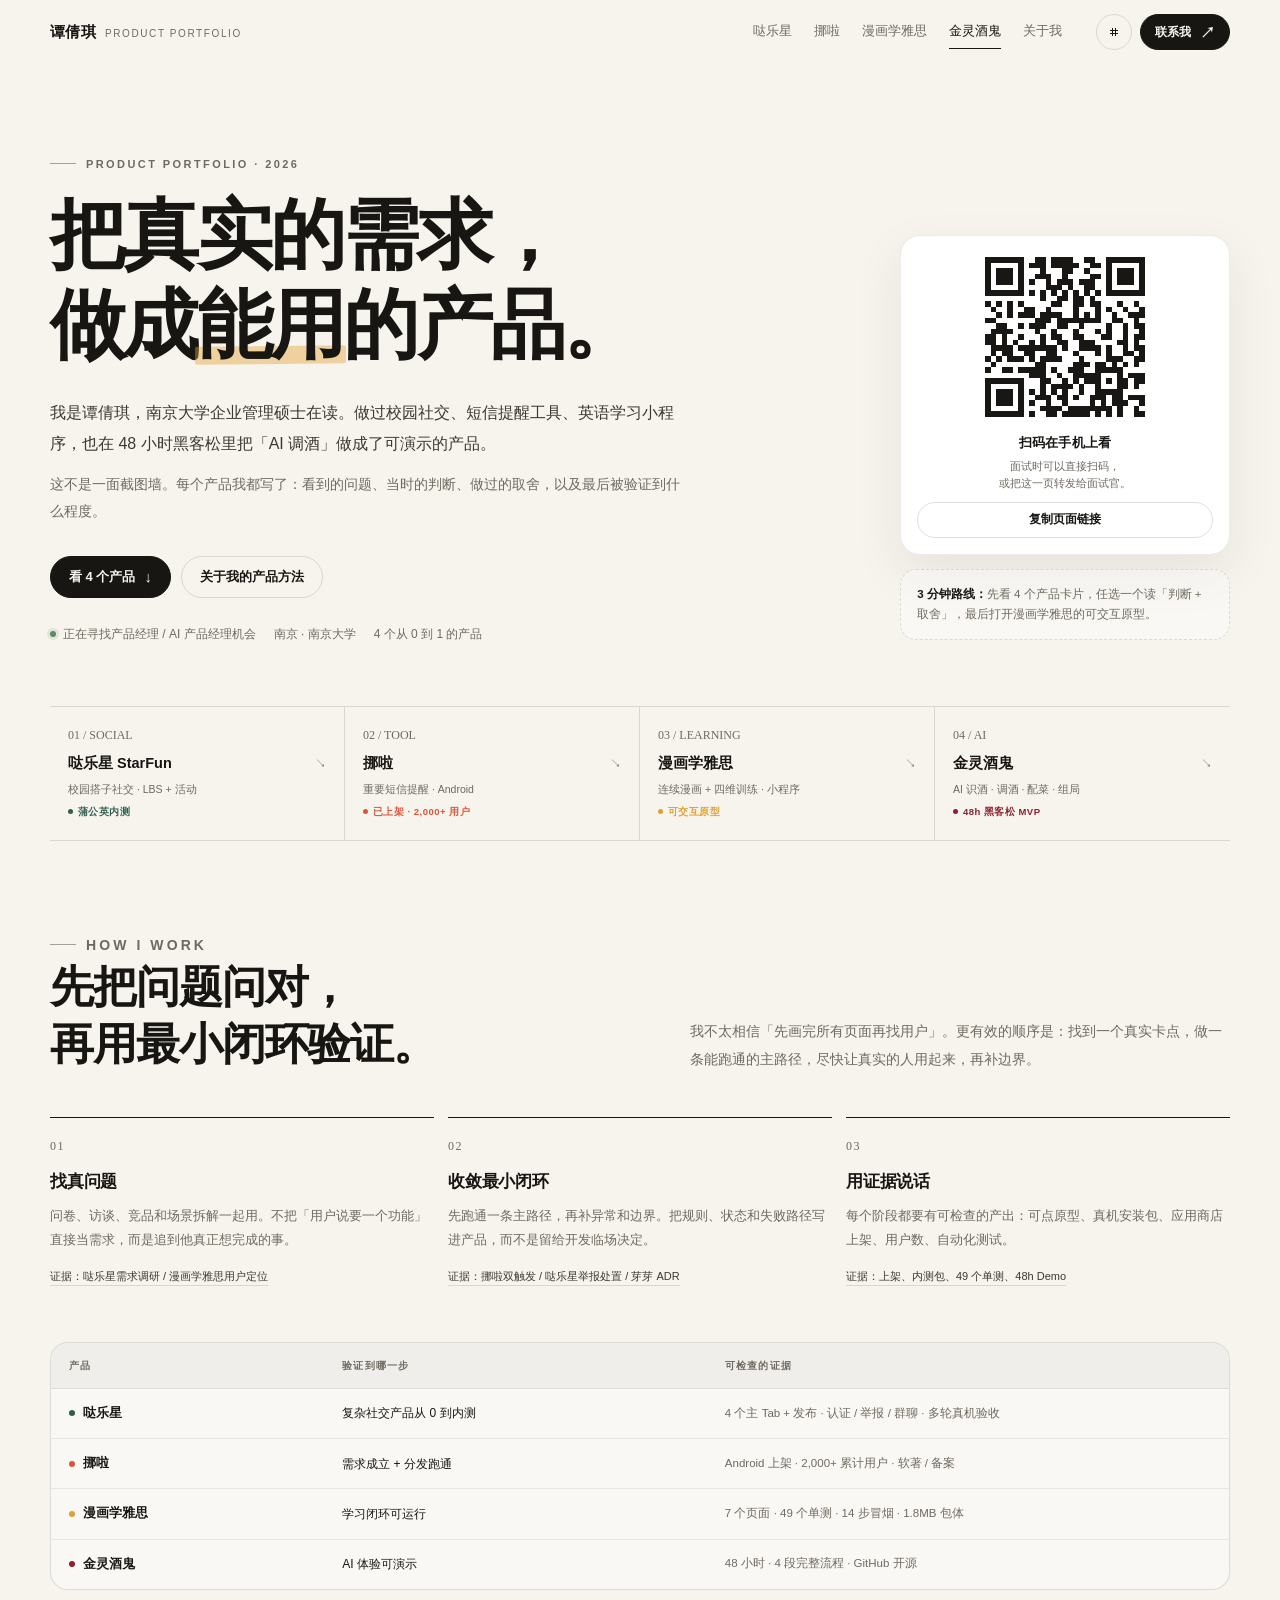
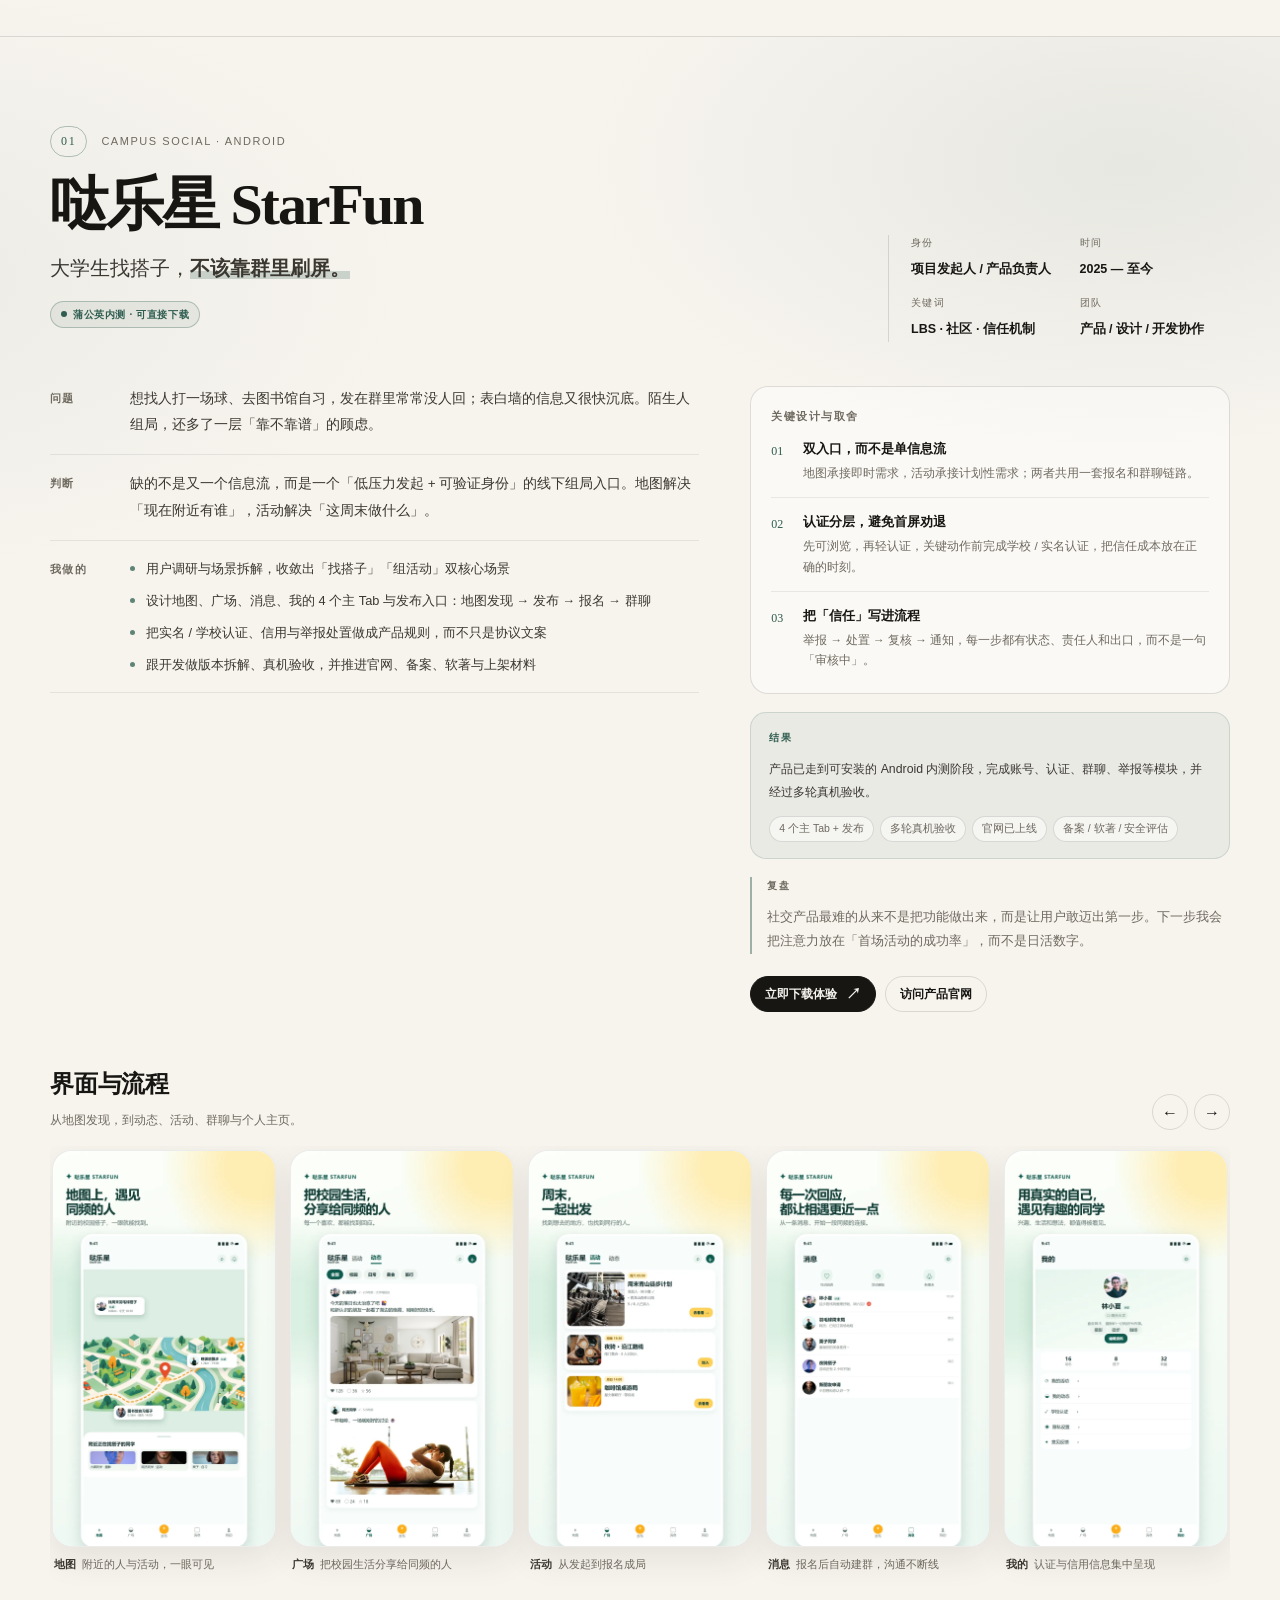
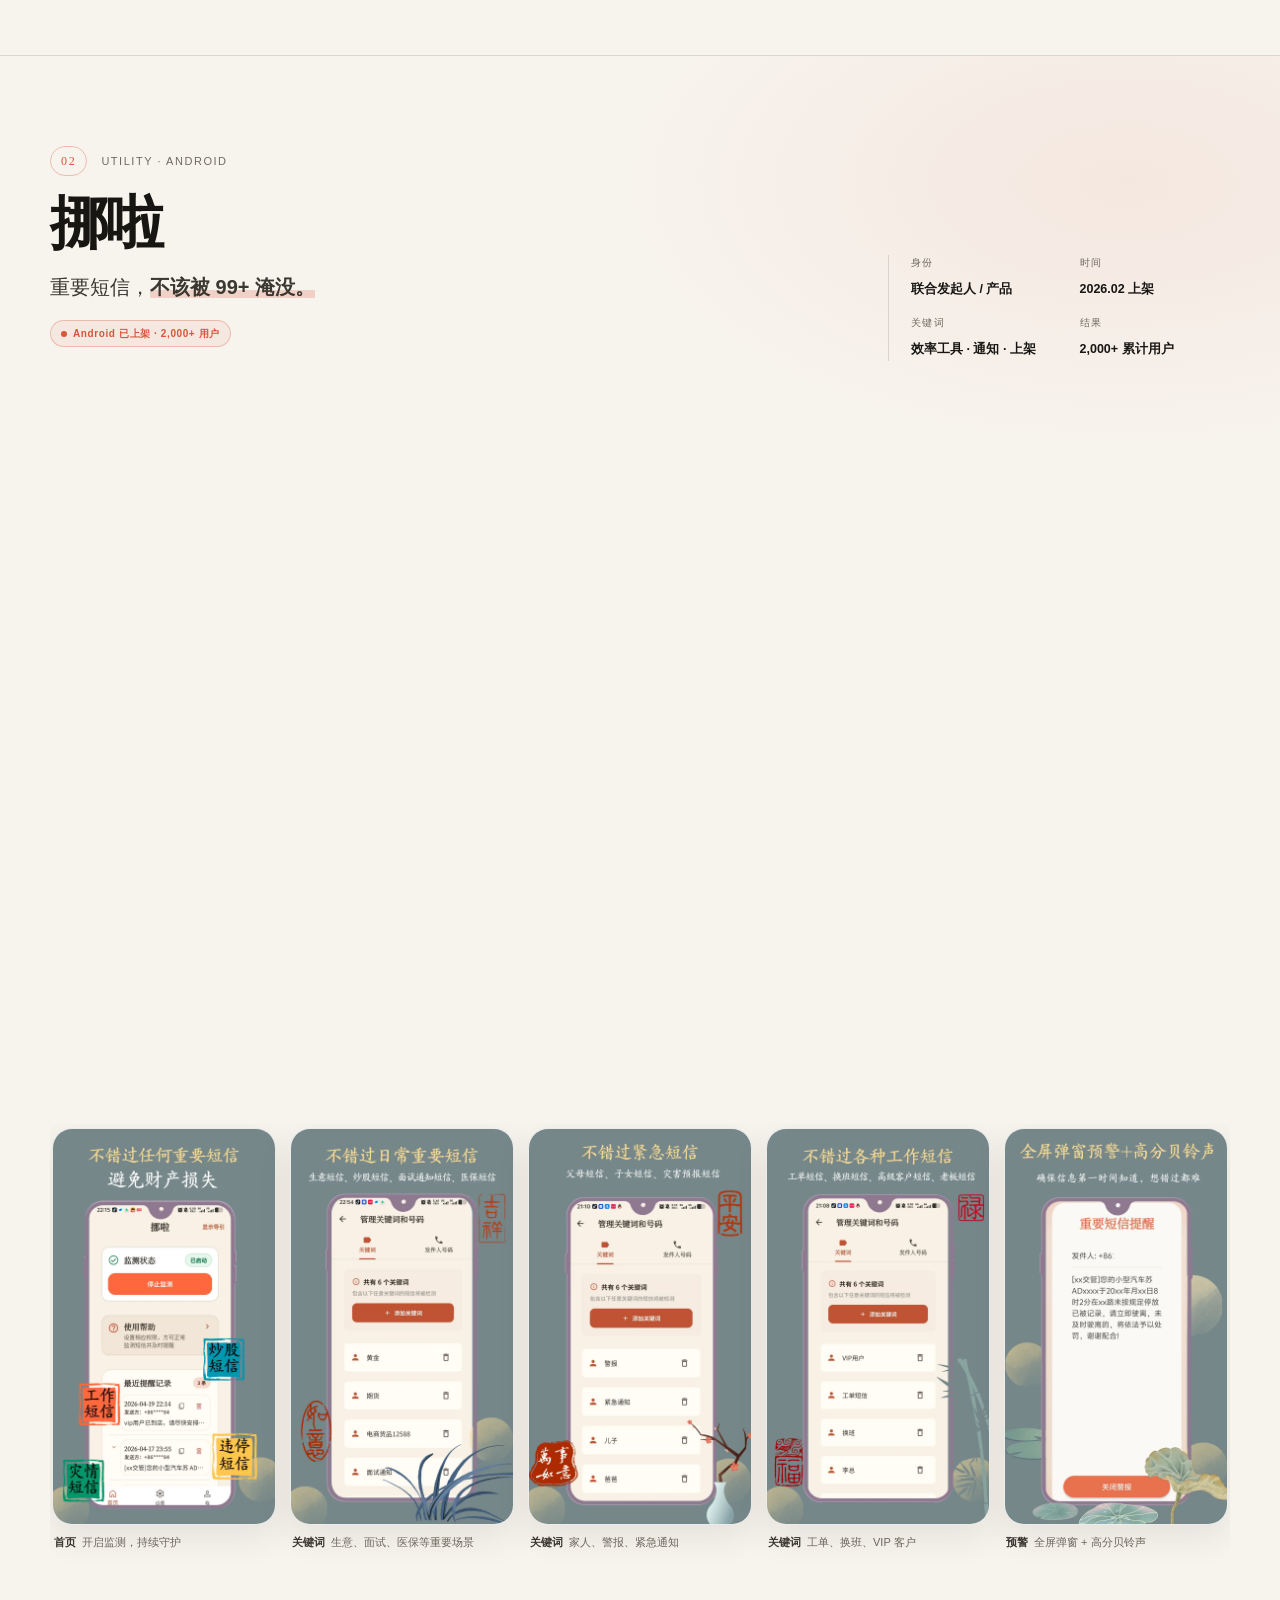
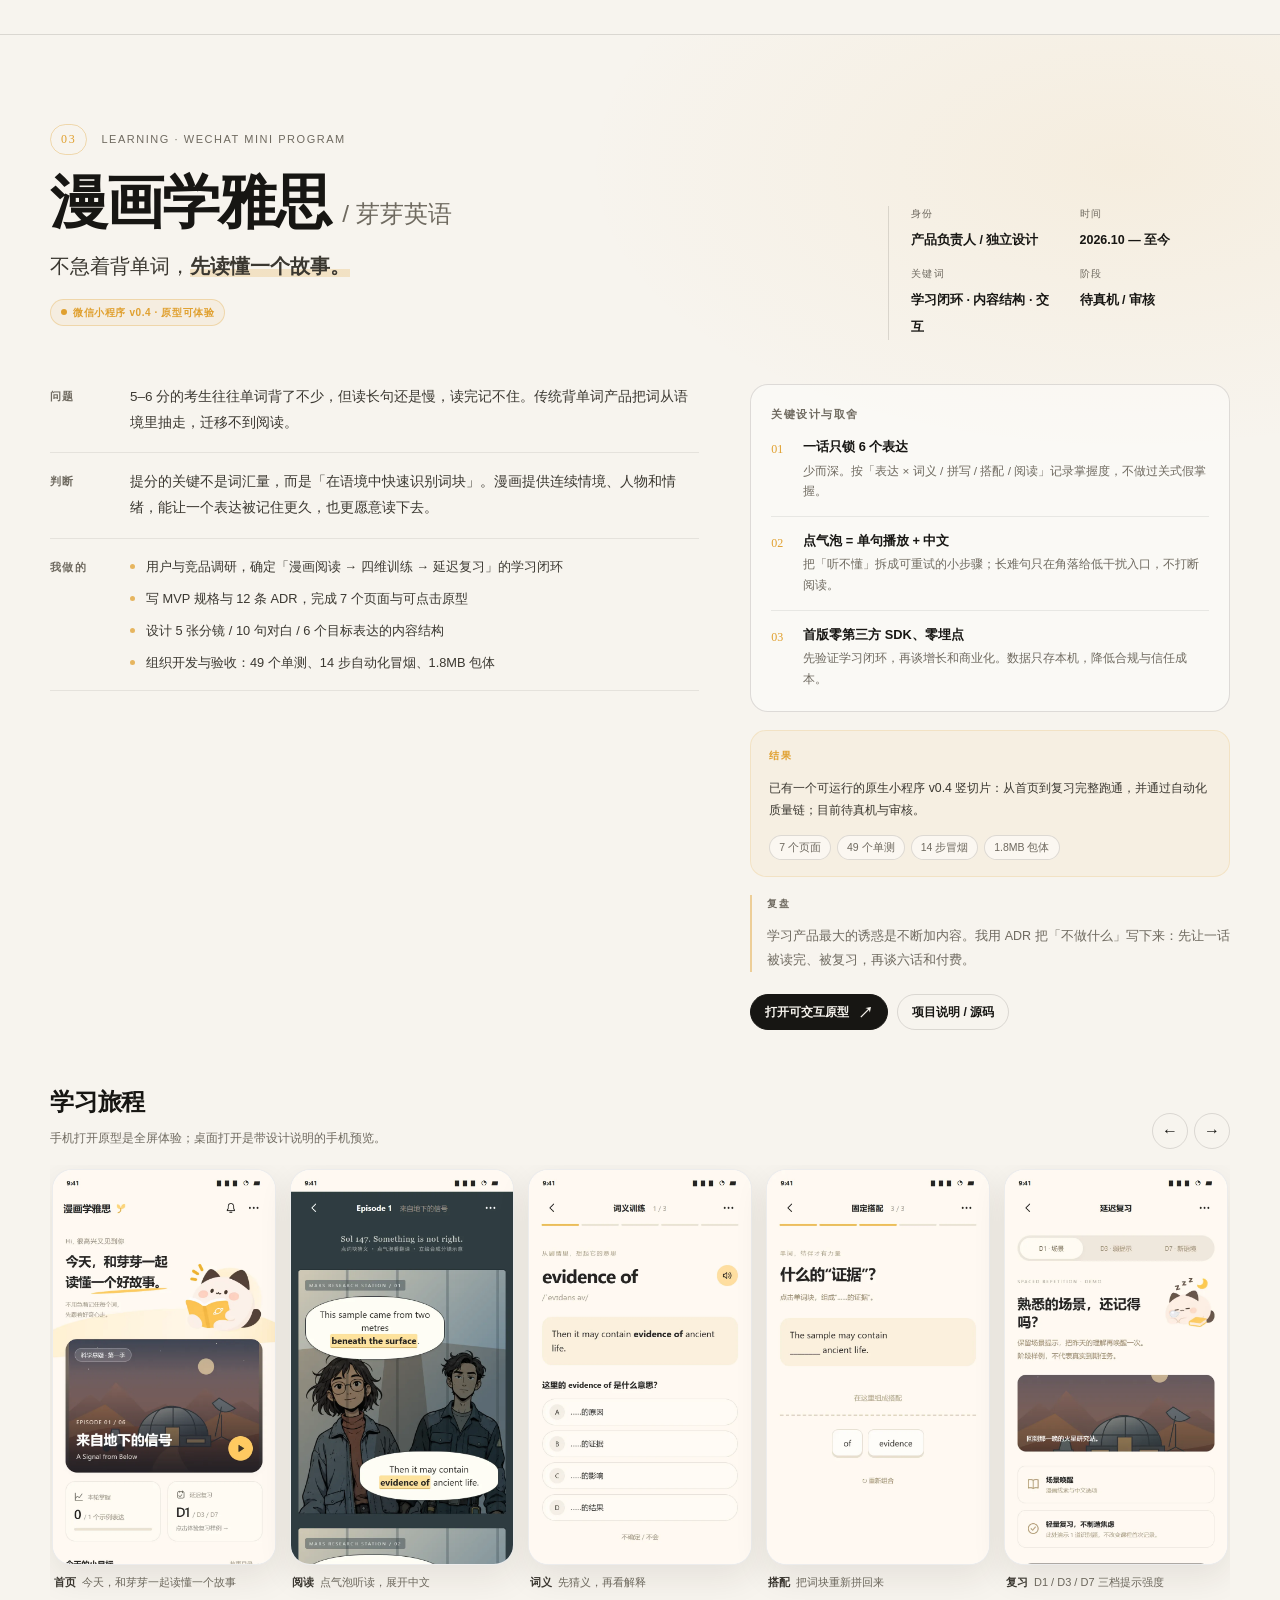
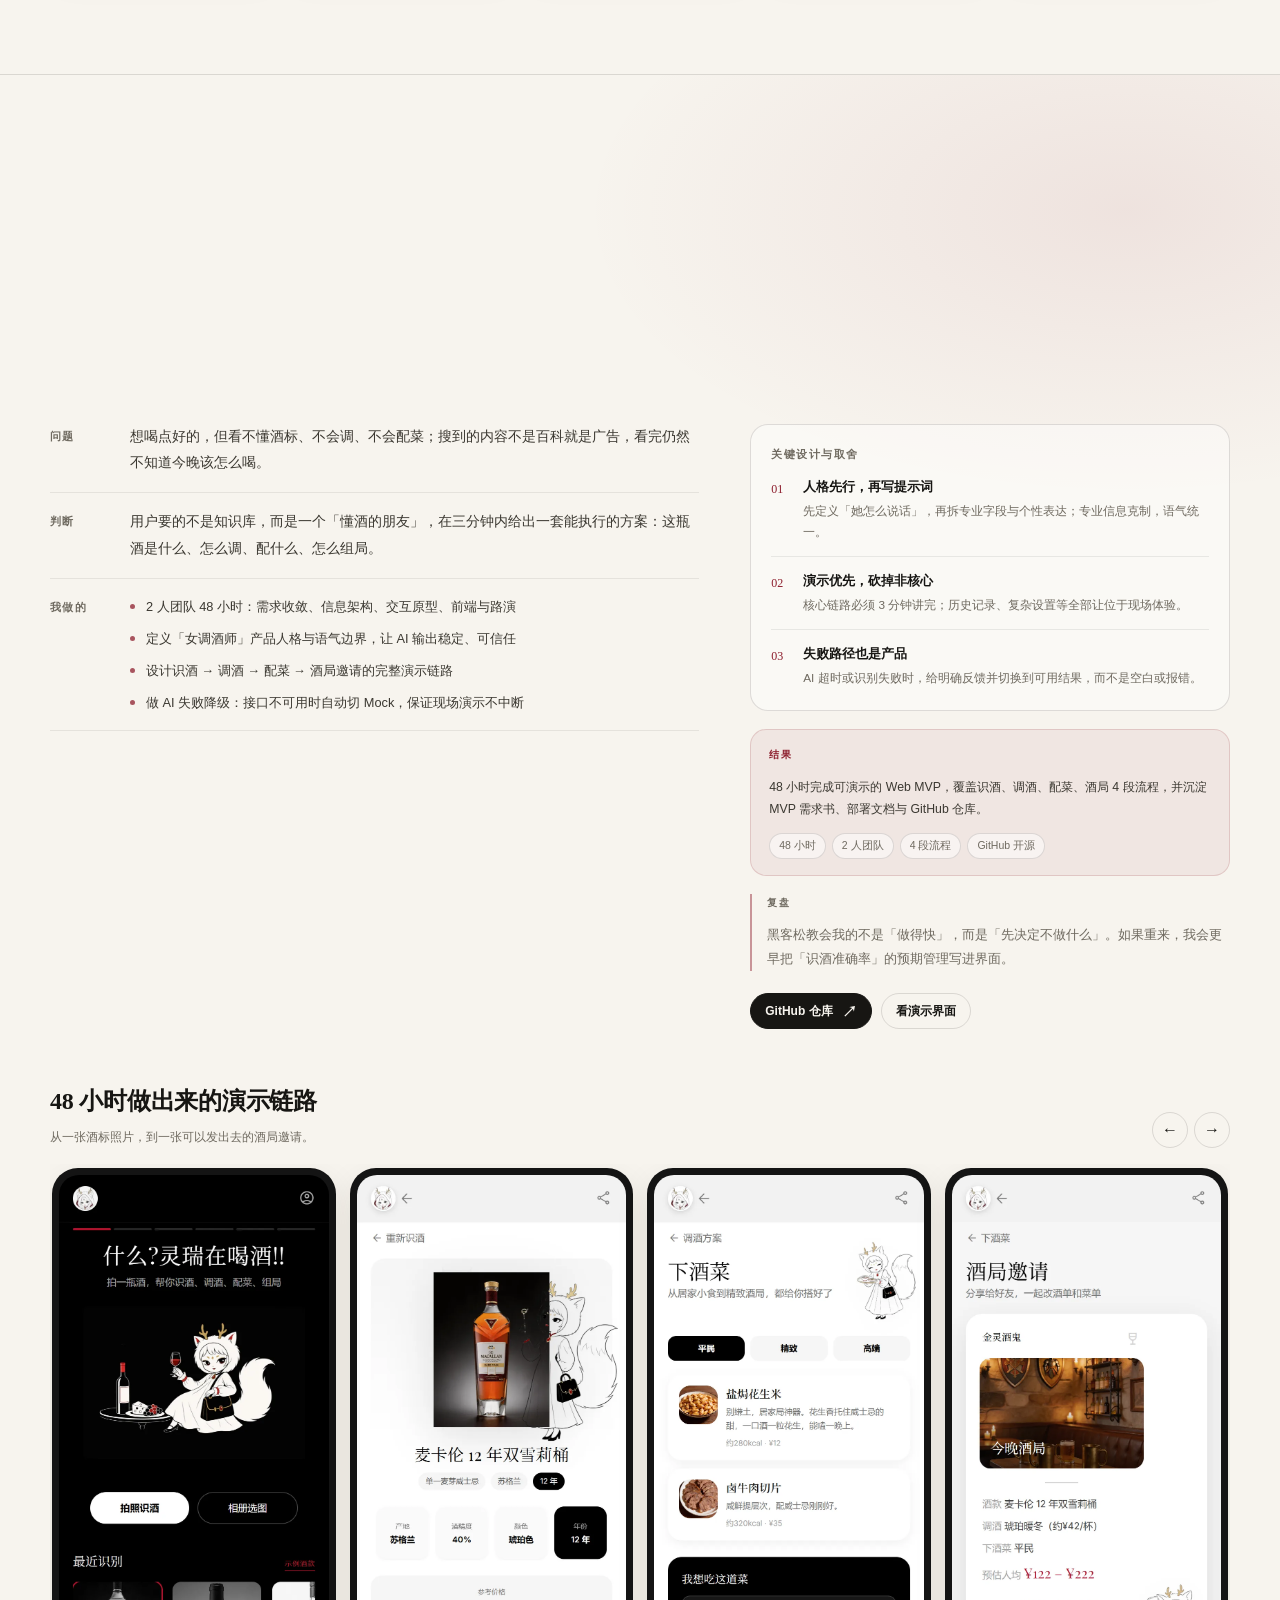
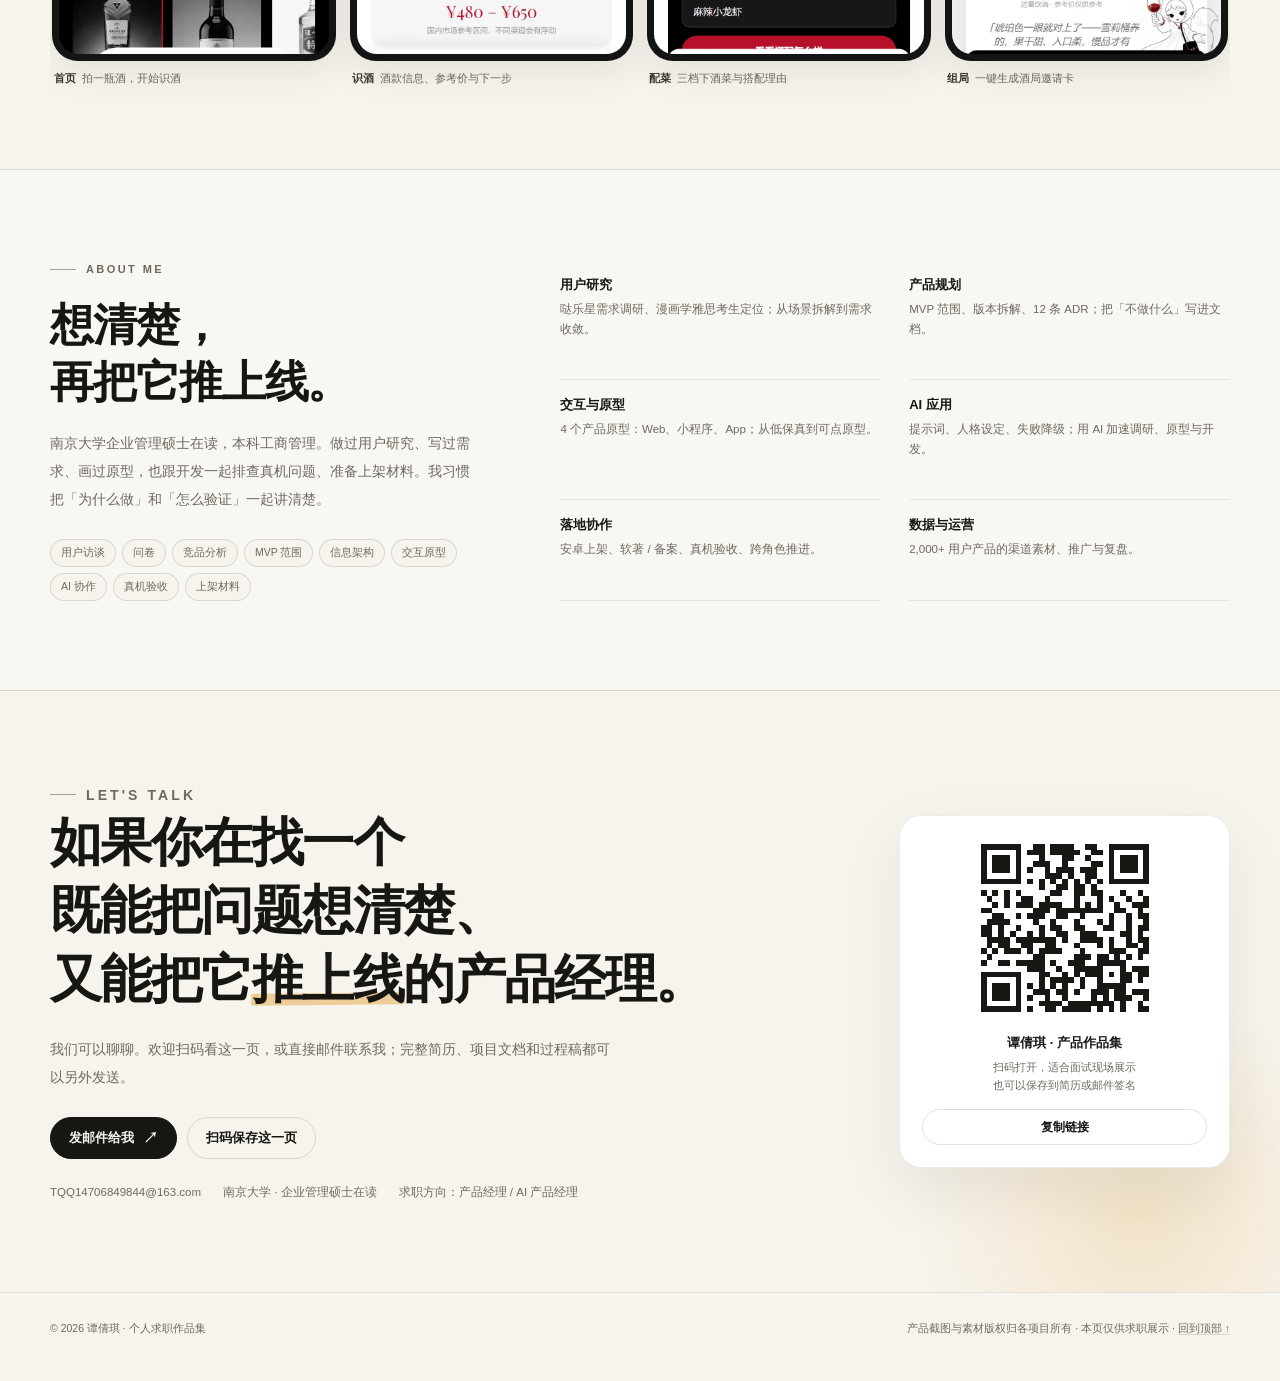
==== commit 421e56e7: "feat: add StarFun pgyer download link" ====
--- a/index.html
+++ b/index.html
@@ -518,7 +518,7 @@
           <div class="case-kicker"><span class="case-no">01</span><span class="case-cat">CAMPUS SOCIAL · ANDROID</span></div>
           <h2>哒乐星 StarFun</h2>
           <p class="case-tagline">大学生找搭子，<b>不该靠群里刷屏。</b></p>
-          <div class="status" style="margin-top:16px">蒲公英内测 · 可体验</div>
+          <div class="status" style="margin-top:16px">蒲公英内测 · 可直接下载</div>
         </div>
         <div class="case-meta reveal">
           <div><small>身份</small><b>项目发起人 / 产品负责人</b></div>
@@ -580,8 +580,8 @@
           </div>
 
           <div class="case-links">
-            <a class="btn small" href="https://dalexing-starfun.site" target="_blank" rel="noopener">访问产品官网 <span class="arw">↗</span></a>
-            <a class="btn ghost small" href="mailto:TQQ14706849844@163.com?subject=%E7%94%B3%E8%AF%B7%E4%BD%93%E9%AA%8C%E5%93%92%E4%B9%90%E6%98%9F%E5%86%85%E6%B5%8B%E5%8C%85">获取内测安装包</a>
+            <a class="btn small" href="https://www.pgyer.com/dalexing" target="_blank" rel="noopener">立即下载体验 <span class="arw">↗</span></a>
+            <a class="btn ghost small" href="https://dalexing-starfun.site" target="_blank" rel="noopener">访问产品官网</a>
           </div>
         </div>
       </div>
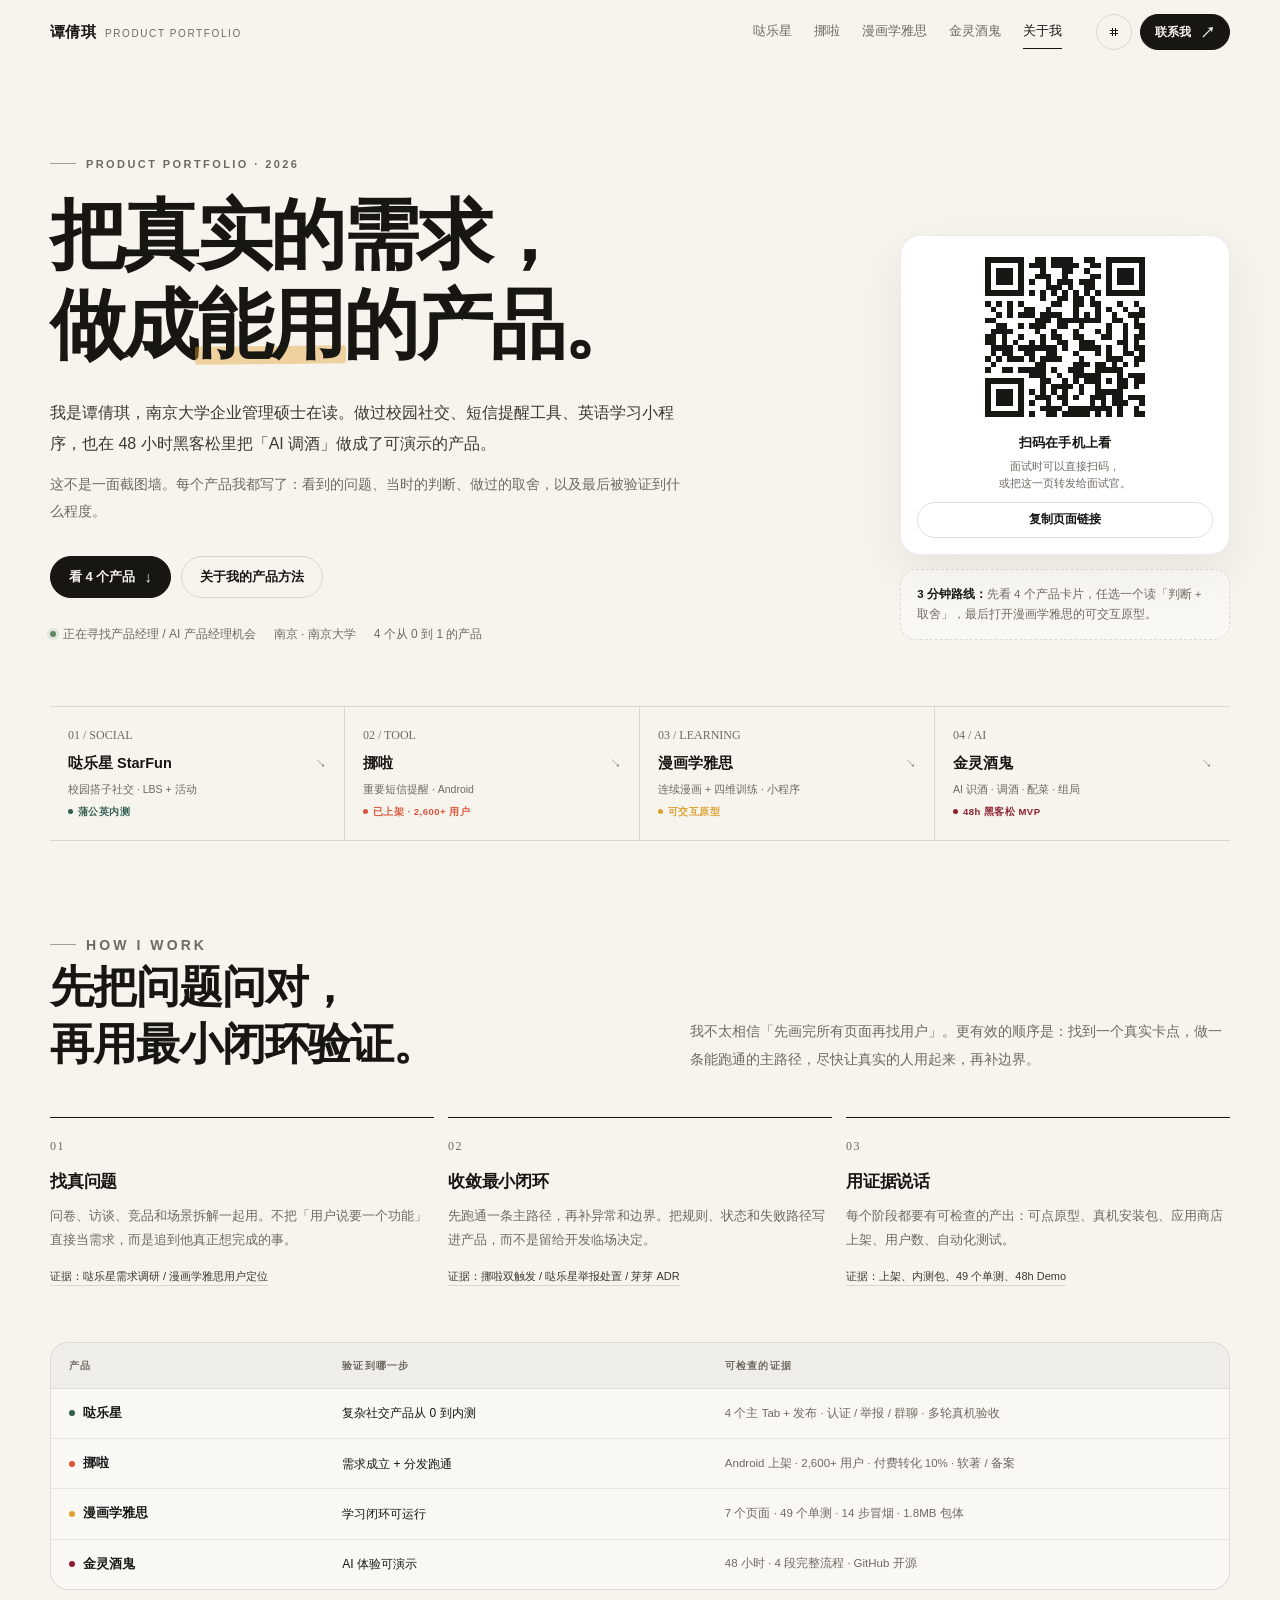
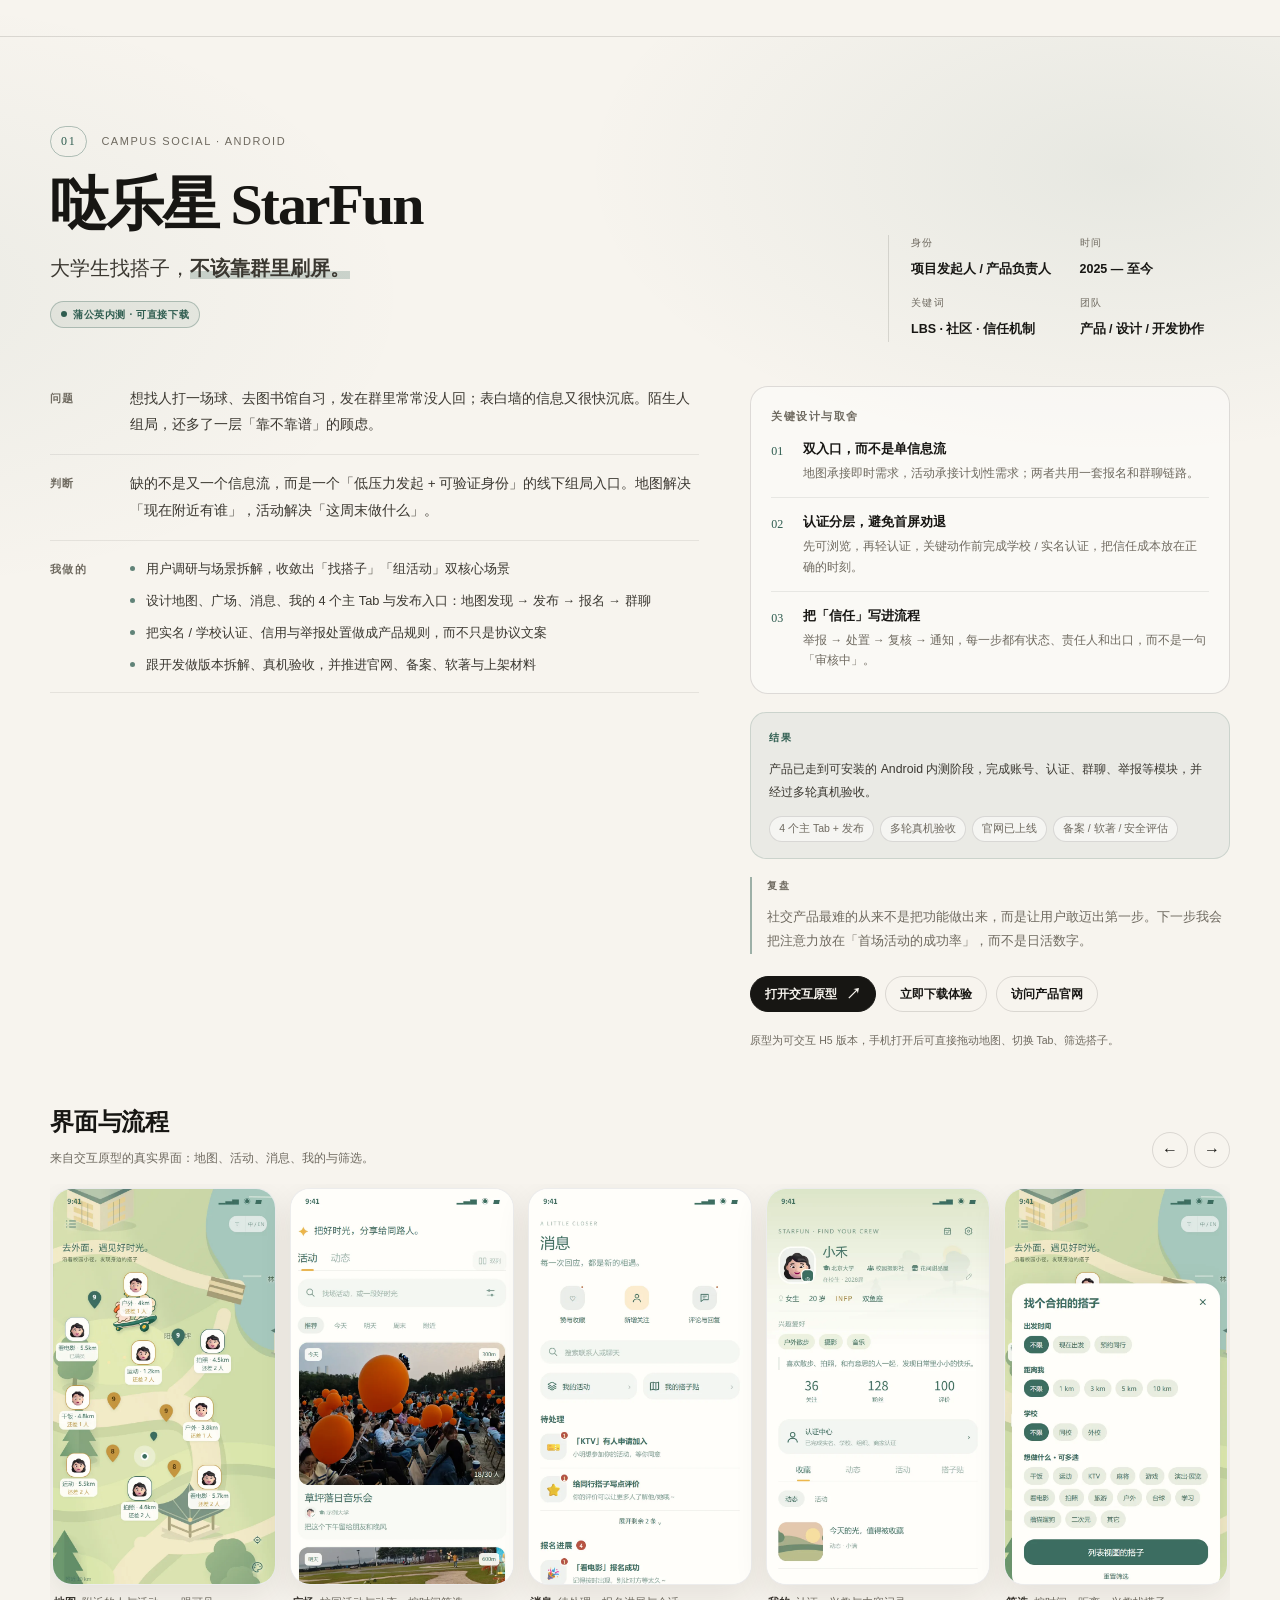
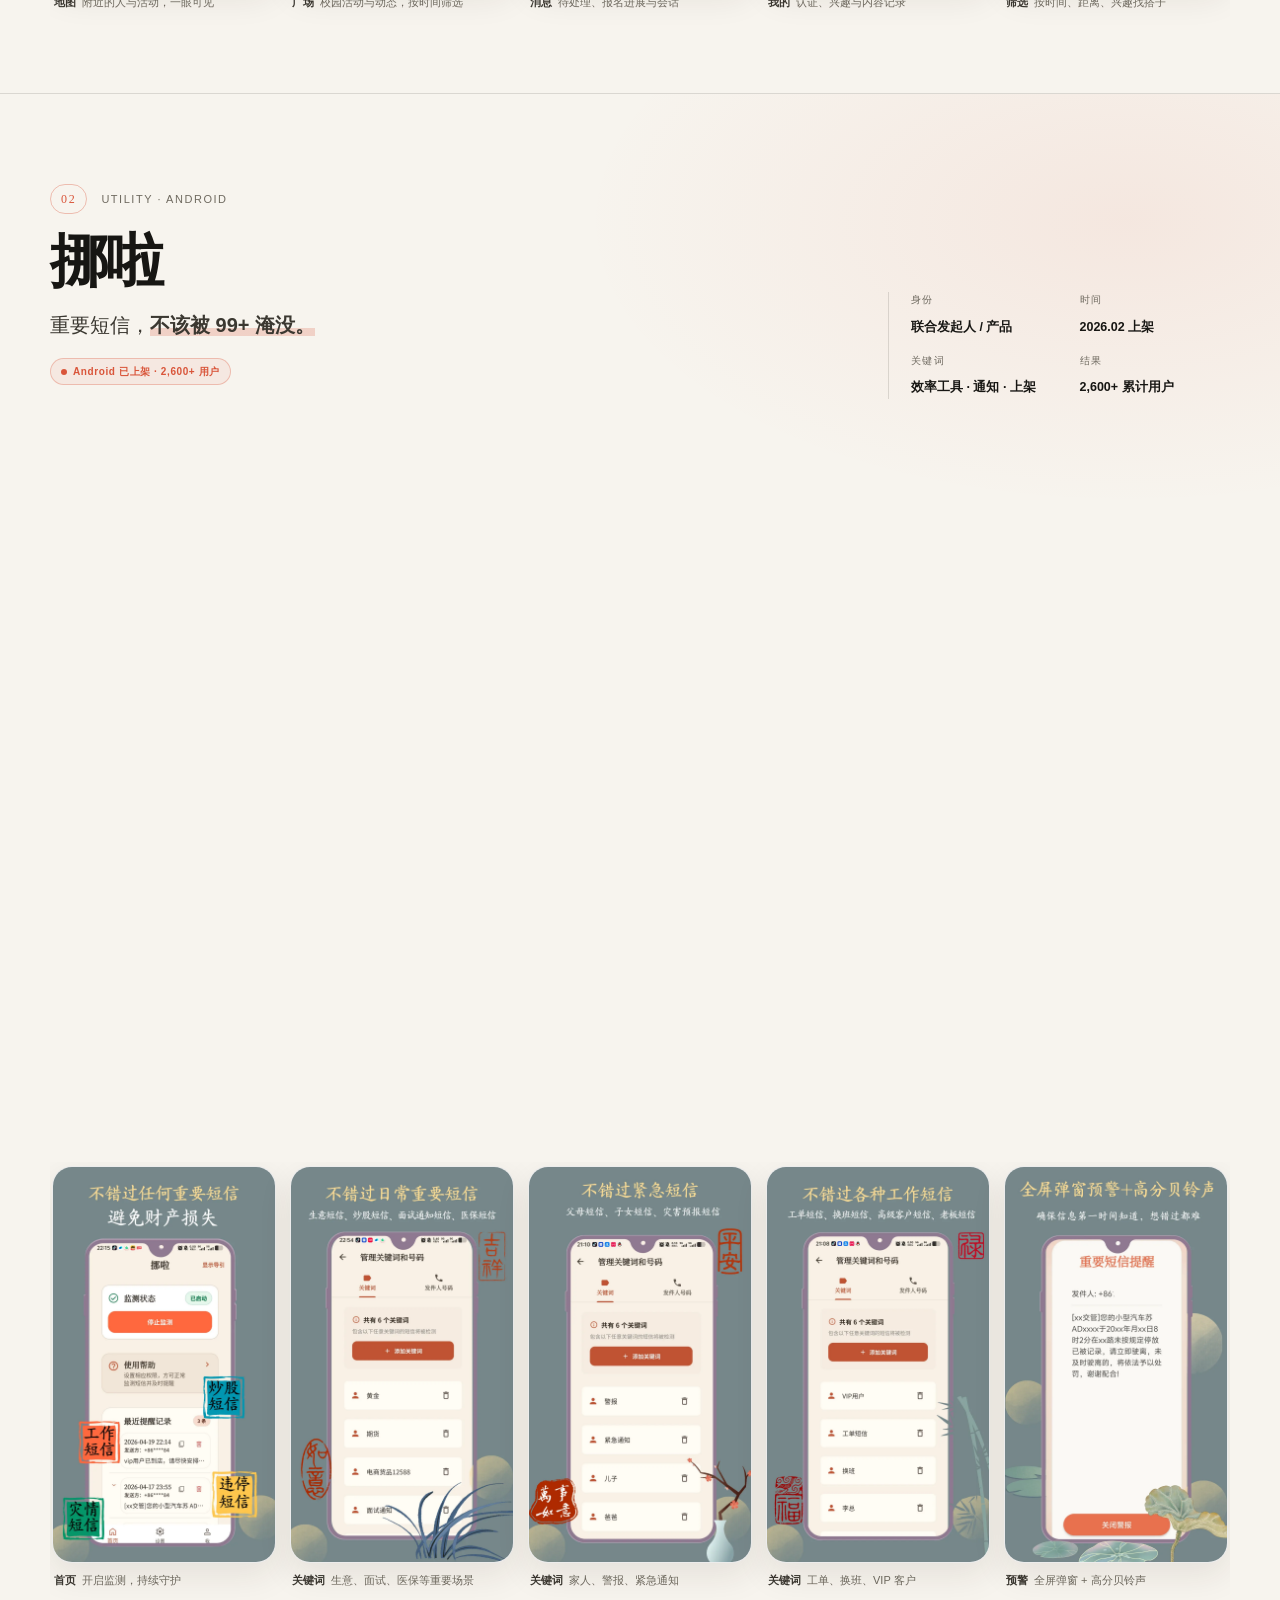
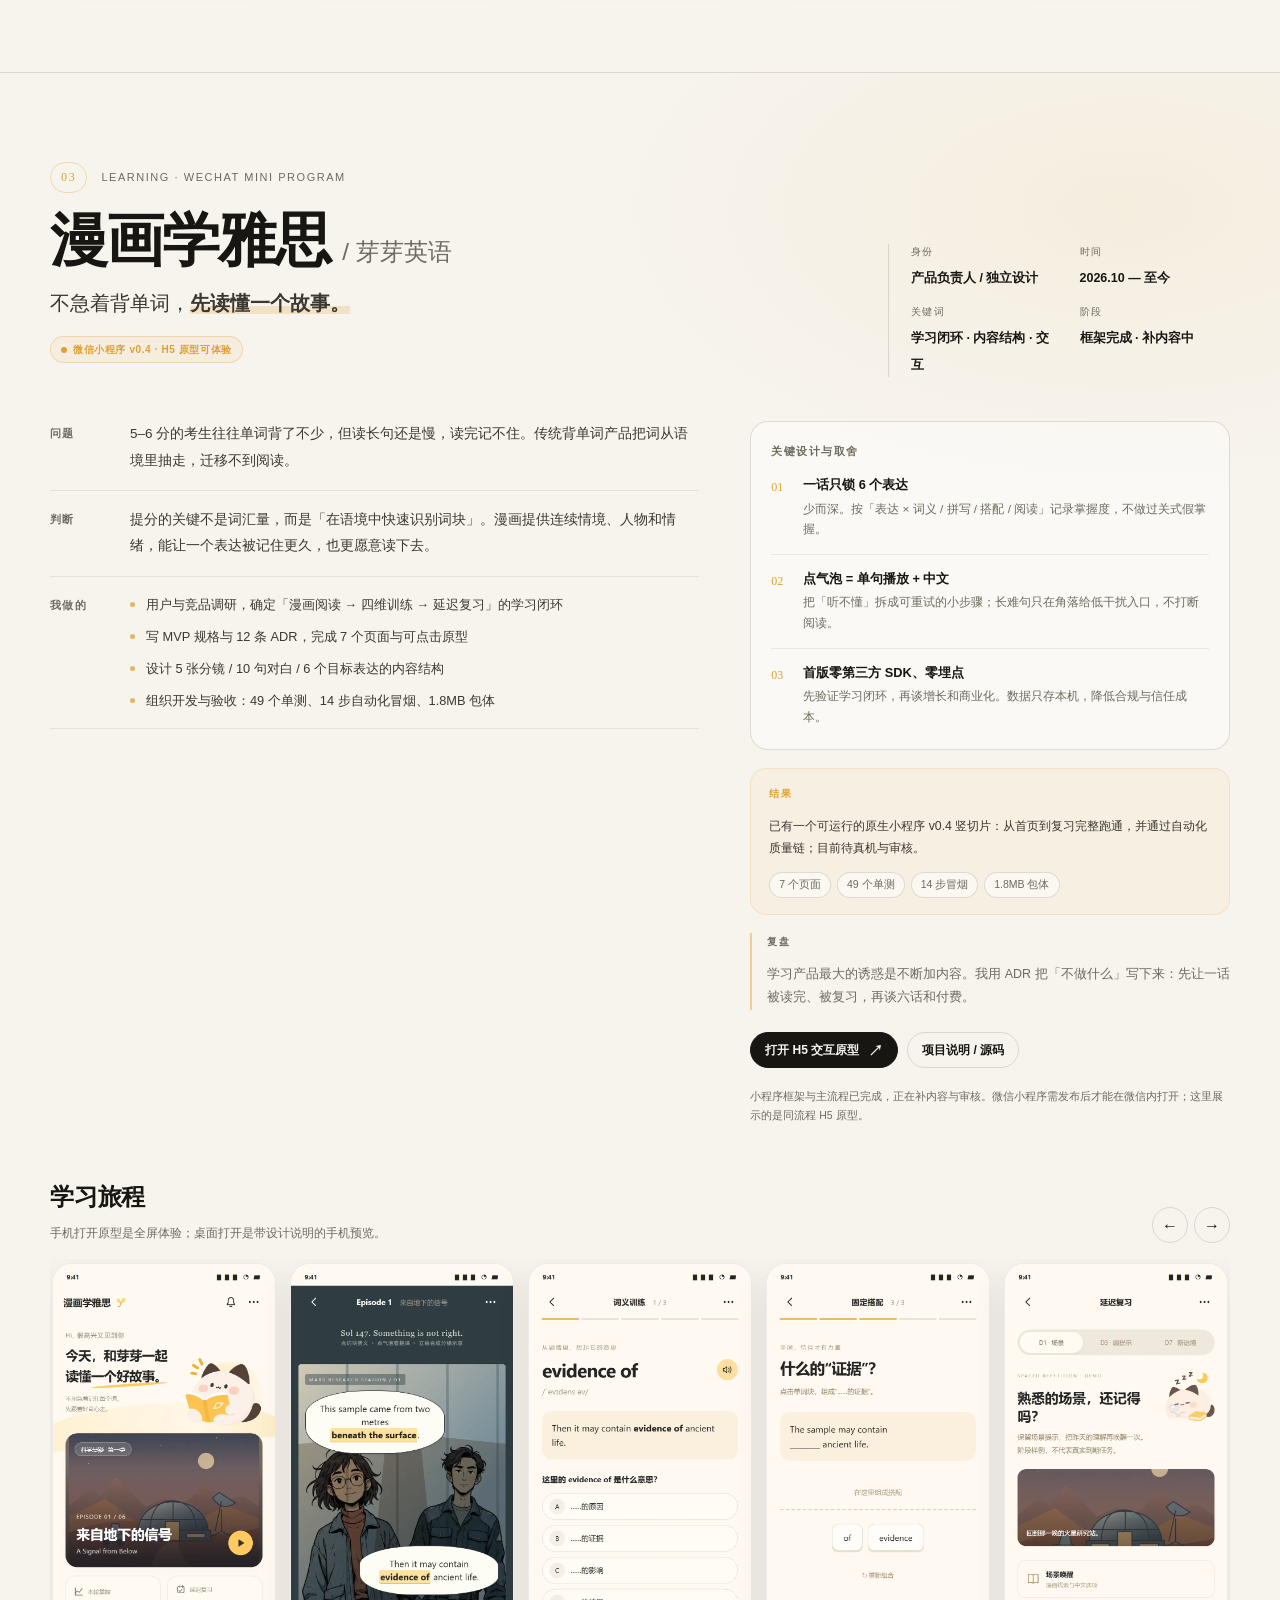
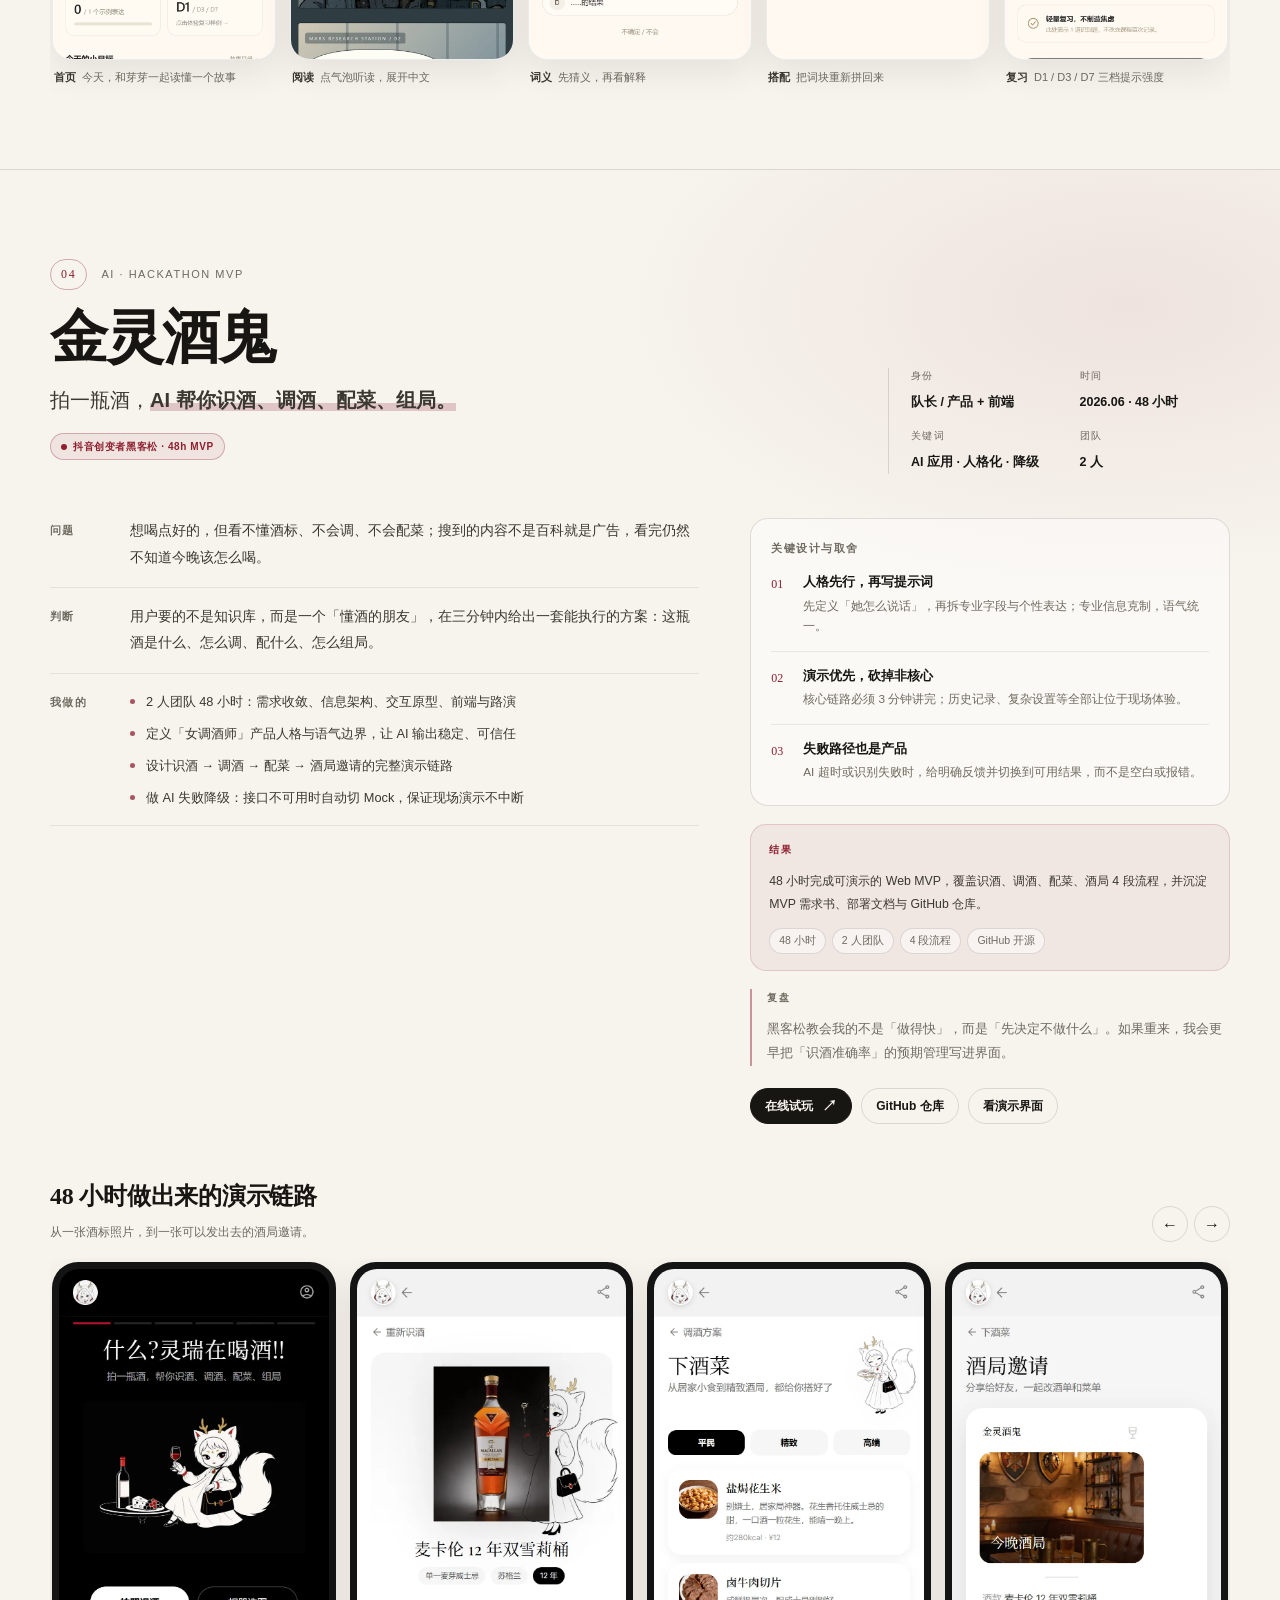
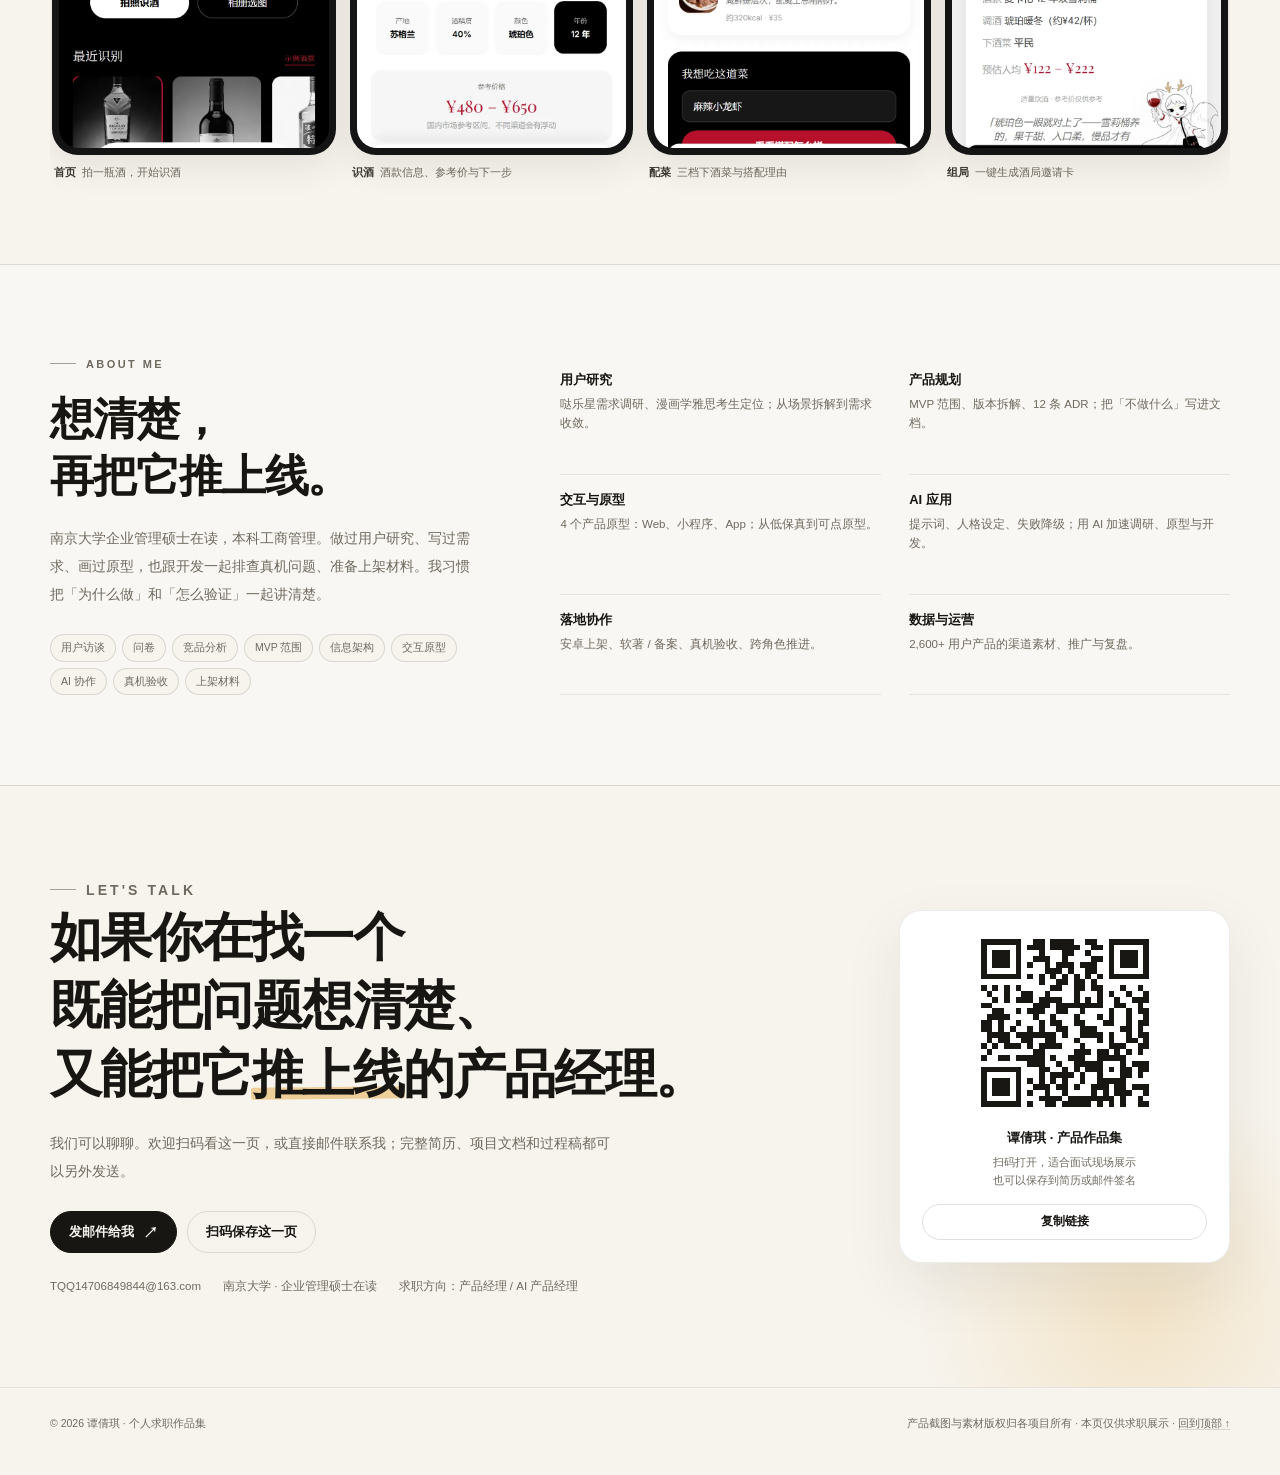
==== commit 19f11f88: "feat: StarFun prototype, updated Nuola metrics, Jinling live demo" ====
--- a/index.html
+++ b/index.html
@@ -204,6 +204,7 @@
   .reflection h3{font-size:10px;letter-spacing:.14em;text-transform:uppercase;color:var(--muted);margin:0 0 6px;font-weight:650}
   .reflection p{font-size:12.5px;line-height:1.9;color:var(--muted)}
   .case-links{display:flex;flex-wrap:wrap;gap:9px;margin-top:22px}
+  .case-note{font-size:10.5px;color:var(--muted);line-height:1.8;margin:10px 0 0}
 
   .gallery-head{display:flex;align-items:flex-end;justify-content:space-between;gap:20px;margin:clamp(34px,5vw,52px) 0 16px;position:relative}
   .gallery-head h3{font-family:var(--serif);font-size:clamp(18px,2.2vw,24px);margin:0;letter-spacing:-.01em}
@@ -427,7 +428,7 @@
               <span class="no">02 / TOOL</span>
               <span class="nm">挪啦 <span>↘</span></span>
               <span class="tg">重要短信提醒 · Android</span>
-              <span class="st">已上架 · 2,000+ 用户</span>
+              <span class="st">已上架 · 2,600+ 用户</span>
             </a>
           </li>
           <li>
@@ -494,7 +495,7 @@
         <div class="matrix-row" role="row" style="--c:var(--nuola)">
           <b><i></i>挪啦</b>
           <span>需求成立 + 分发跑通</span>
-          <span class="ev">Android 上架 · 2,000+ 累计用户 · 软著 / 备案</span>
+          <span class="ev">Android 上架 · 2,600+ 用户 · 付费转化 10% · 软著 / 备案</span>
         </div>
         <div class="matrix-row" role="row" style="--c:var(--yaya)">
           <b><i></i>漫画学雅思</b>
@@ -580,22 +581,24 @@
           </div>
 
           <div class="case-links">
-            <a class="btn small" href="https://www.pgyer.com/dalexing" target="_blank" rel="noopener">立即下载体验 <span class="arw">↗</span></a>
+            <a class="btn small" href="demo/starfun/index.html" target="_blank" rel="noopener">打开交互原型 <span class="arw">↗</span></a>
+            <a class="btn ghost small" href="https://www.pgyer.com/dalexing" target="_blank" rel="noopener">立即下载体验</a>
             <a class="btn ghost small" href="https://dalexing-starfun.site" target="_blank" rel="noopener">访问产品官网</a>
+            <p class="case-note">原型为可交互 H5 版本，手机打开后可直接拖动地图、切换 Tab、筛选搭子。</p>
           </div>
         </div>
       </div>
 
       <div class="gallery-head reveal">
-        <div><h3>界面与流程</h3><p>从地图发现，到动态、活动、群聊与个人主页。</p></div>
+        <div><h3>界面与流程</h3><p>来自交互原型的真实界面：地图、活动、消息、我的与筛选。</p></div>
         <div class="gallery-nav"><button class="icon-btn" type="button" data-scroll="-1" aria-label="向左看">←</button><button class="icon-btn" type="button" data-scroll="1" aria-label="向右看">→</button></div>
       </div>
       <div class="gallery reveal" data-gallery>
         <figure class="shot"><div class="frame"><span class="zoom-hint">＋</span><img src="assets/starfun-map.webp" alt="哒乐星地图找搭子界面" loading="lazy"></div><figcaption><b>地图</b> 附近的人与活动，一眼可见</figcaption></figure>
-        <figure class="shot"><div class="frame"><span class="zoom-hint">＋</span><img src="assets/starfun-square.webp" alt="哒乐星校园动态界面" loading="lazy"></div><figcaption><b>广场</b> 把校园生活分享给同频的人</figcaption></figure>
-        <figure class="shot"><div class="frame"><span class="zoom-hint">＋</span><img src="assets/starfun-activity.webp" alt="哒乐星活动报名界面" loading="lazy"></div><figcaption><b>活动</b> 从发起到报名成局</figcaption></figure>
-        <figure class="shot"><div class="frame"><span class="zoom-hint">＋</span><img src="assets/starfun-messages.webp" alt="哒乐星消息与群聊界面" loading="lazy"></div><figcaption><b>消息</b> 报名后自动建群，沟通不断线</figcaption></figure>
-        <figure class="shot"><div class="frame"><span class="zoom-hint">＋</span><img src="assets/starfun-profile.webp" alt="哒乐星个人主页界面" loading="lazy"></div><figcaption><b>我的</b> 认证与信用信息集中呈现</figcaption></figure>
+        <figure class="shot"><div class="frame"><span class="zoom-hint">＋</span><img src="assets/starfun-square.webp" alt="哒乐星校园活动界面" loading="lazy"></div><figcaption><b>广场</b> 校园活动与动态，按时间筛选</figcaption></figure>
+        <figure class="shot"><div class="frame"><span class="zoom-hint">＋</span><img src="assets/starfun-messages.webp" alt="哒乐星消息界面" loading="lazy"></div><figcaption><b>消息</b> 待处理、报名进展与会话</figcaption></figure>
+        <figure class="shot"><div class="frame"><span class="zoom-hint">＋</span><img src="assets/starfun-profile.webp" alt="哒乐星个人主页界面" loading="lazy"></div><figcaption><b>我的</b> 认证、兴趣与内容记录</figcaption></figure>
+        <figure class="shot"><div class="frame"><span class="zoom-hint">＋</span><img src="assets/starfun-filter.webp" alt="哒乐星筛选搭子界面" loading="lazy"></div><figcaption><b>筛选</b> 按时间、距离、兴趣找搭子</figcaption></figure>
       </div>
     </div>
   </article>
@@ -608,13 +611,13 @@
           <div class="case-kicker"><span class="case-no">02</span><span class="case-cat">UTILITY · ANDROID</span></div>
           <h2>挪啦</h2>
           <p class="case-tagline">重要短信，<b>不该被 99+ 淹没。</b></p>
-          <div class="status" style="margin-top:16px">Android 已上架 · 2,000+ 用户</div>
+          <div class="status" style="margin-top:16px">Android 已上架 · 2,600+ 用户</div>
         </div>
         <div class="case-meta reveal">
           <div><small>身份</small><b>联合发起人 / 产品</b></div>
           <div><small>时间</small><b>2026.02 上架</b></div>
           <div><small>关键词</small><b>效率工具 · 通知 · 上架</b></div>
-          <div><small>结果</small><b>2,000+ 累计用户</b></div>
+          <div><small>结果</small><b>2,600+ 累计用户</b></div>
         </div>
       </header>
 
@@ -658,9 +661,9 @@
 
           <div class="outcome">
             <h3>结果</h3>
-            <p>2026 年 2 月安卓应用商店上架，累计用户突破 2,000；完成软著、备案与多商店素材，关键词模板覆盖多个真实场景。</p>
+            <p>2026 年 2 月安卓应用商店上架，累计用户突破 2,600，付费转化率 10%；完成软著、备案与多商店素材，关键词模板覆盖多个真实场景。</p>
             <div class="chips">
-              <span class="chip">Android 上架</span><span class="chip">2,000+ 用户</span><span class="chip">软著 / 备案</span><span class="chip">多商店素材</span>
+              <span class="chip">Android 上架</span><span class="chip">2,600+ 用户</span><span class="chip">付费转化率 10%</span><span class="chip">软著 / 备案</span><span class="chip">多商店素材</span>
             </div>
           </div>
 
@@ -698,13 +701,13 @@
           <div class="case-kicker"><span class="case-no">03</span><span class="case-cat">LEARNING · WECHAT MINI PROGRAM</span></div>
           <h2>漫画学雅思 <span style="font-size:.42em;letter-spacing:0;color:var(--muted);font-family:var(--sans);font-weight:500">/ 芽芽英语</span></h2>
           <p class="case-tagline">不急着背单词，<b>先读懂一个故事。</b></p>
-          <div class="status" style="margin-top:16px">微信小程序 v0.4 · 原型可体验</div>
+          <div class="status" style="margin-top:16px">微信小程序 v0.4 · H5 原型可体验</div>
         </div>
         <div class="case-meta reveal">
           <div><small>身份</small><b>产品负责人 / 独立设计</b></div>
           <div><small>时间</small><b>2026.10 — 至今</b></div>
           <div><small>关键词</small><b>学习闭环 · 内容结构 · 交互</b></div>
-          <div><small>阶段</small><b>待真机 / 审核</b></div>
+          <div><small>阶段</small><b>框架完成 · 补内容中</b></div>
         </div>
       </header>
 
@@ -760,8 +763,9 @@
           </div>
 
           <div class="case-links">
-            <a class="btn small" href="demo/yaya/index.html" target="_blank" rel="noopener">打开可交互原型 <span class="arw">↗</span></a>
+            <a class="btn small" href="demo/yaya/index.html" target="_blank" rel="noopener">打开 H5 交互原型 <span class="arw">↗</span></a>
             <a class="btn ghost small" href="https://github.com/Canky508/comic-ielts" target="_blank" rel="noopener">项目说明 / 源码</a>
+            <p class="case-note">小程序框架与主流程已完成，正在补内容与审核。微信小程序需发布后才能在微信内打开；这里展示的是同流程 H5 原型。</p>
           </div>
         </div>
       </div>
@@ -850,7 +854,8 @@
           </div>
 
           <div class="case-links">
-            <a class="btn small" href="https://github.com/Canky508/LIngruiz1hejiu" target="_blank" rel="noopener">GitHub 仓库 <span class="arw">↗</span></a>
+            <a class="btn small" href="https://canky508.github.io/LIngruiz1hejiu/" target="_blank" rel="noopener">在线试玩 <span class="arw">↗</span></a>
+            <a class="btn ghost small" href="https://github.com/Canky508/LIngruiz1hejiu" target="_blank" rel="noopener">GitHub 仓库</a>
             <a class="btn ghost small" href="#jinling-gallery">看演示界面</a>
           </div>
         </div>
@@ -886,7 +891,7 @@
         <div class="skill"><b>交互与原型</b><span>4 个产品原型：Web、小程序、App；从低保真到可点原型。</span></div>
         <div class="skill"><b>AI 应用</b><span>提示词、人格设定、失败降级；用 AI 加速调研、原型与开发。</span></div>
         <div class="skill"><b>落地协作</b><span>安卓上架、软著 / 备案、真机验收、跨角色推进。</span></div>
-        <div class="skill"><b>数据与运营</b><span>2,000+ 用户产品的渠道素材、推广与复盘。</span></div>
+        <div class="skill"><b>数据与运营</b><span>2,600+ 用户产品的渠道素材、推广与复盘。</span></div>
       </div>
     </div>
   </section>
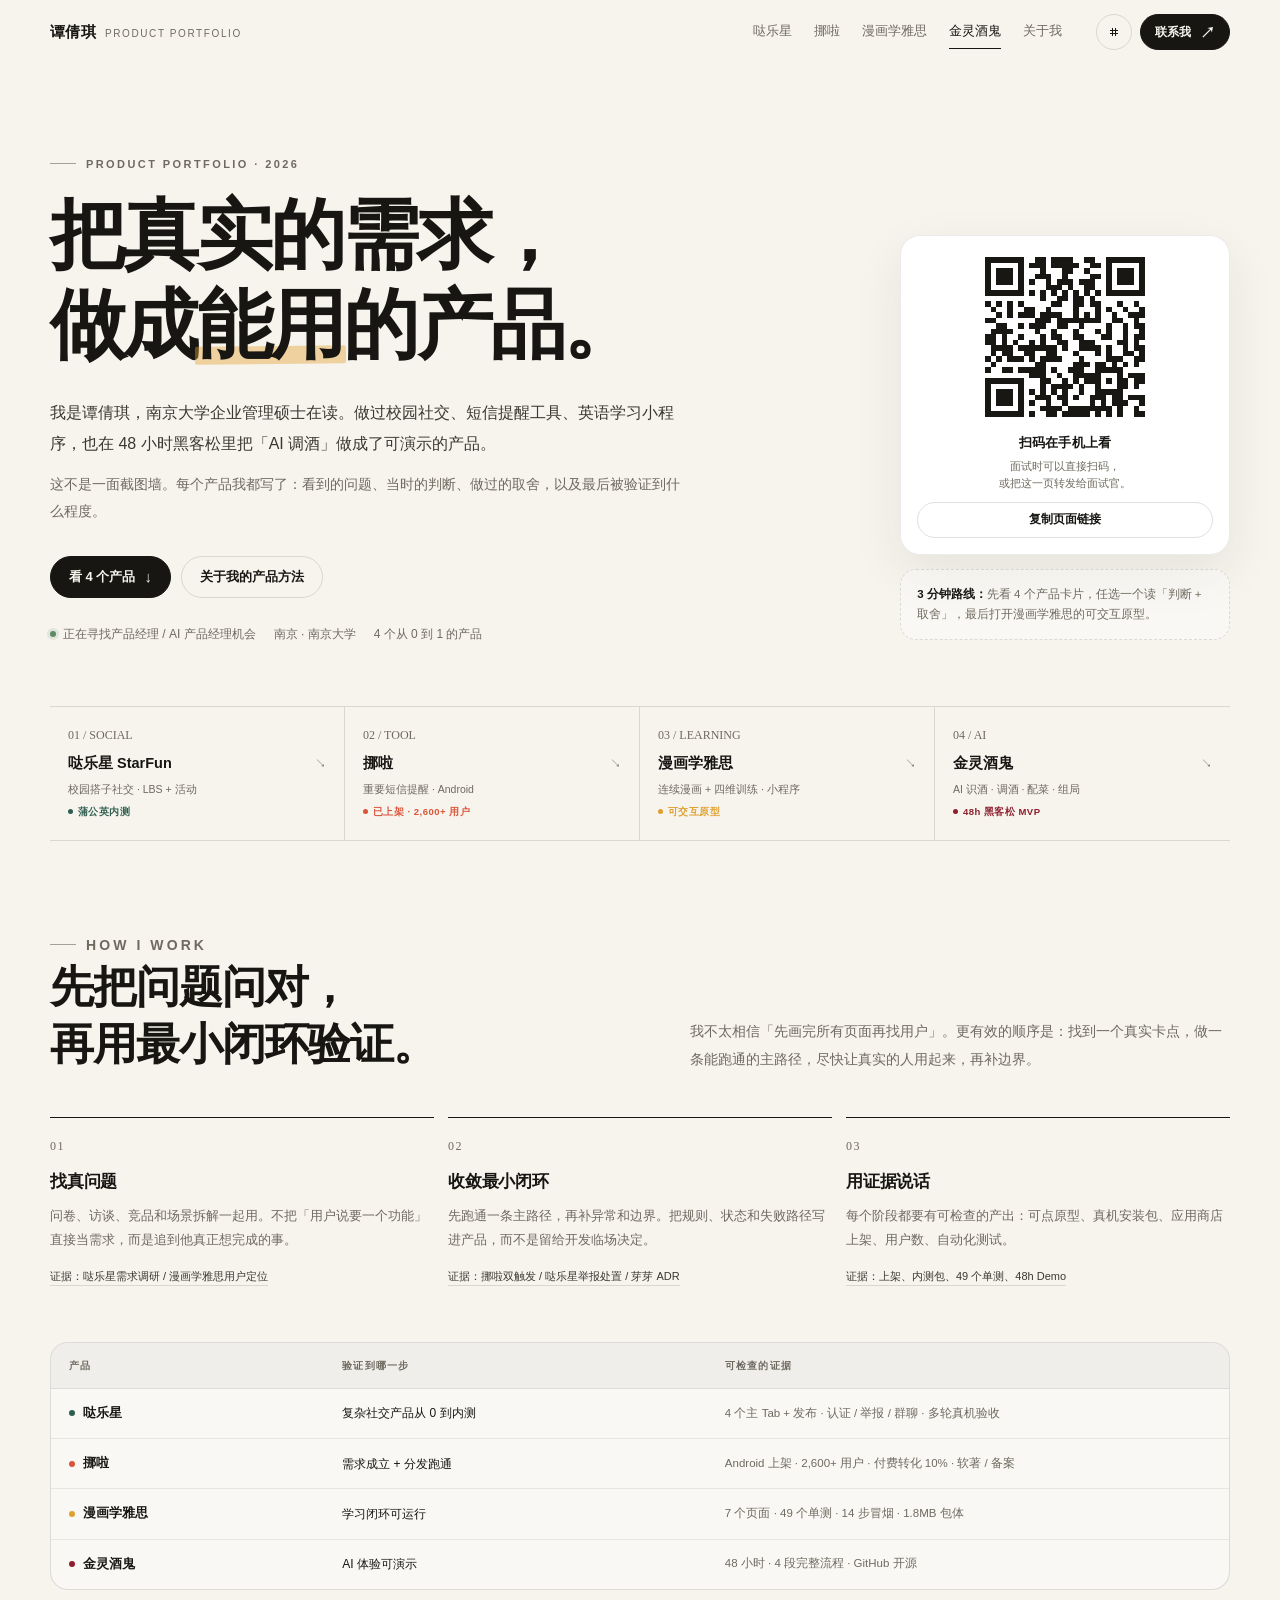
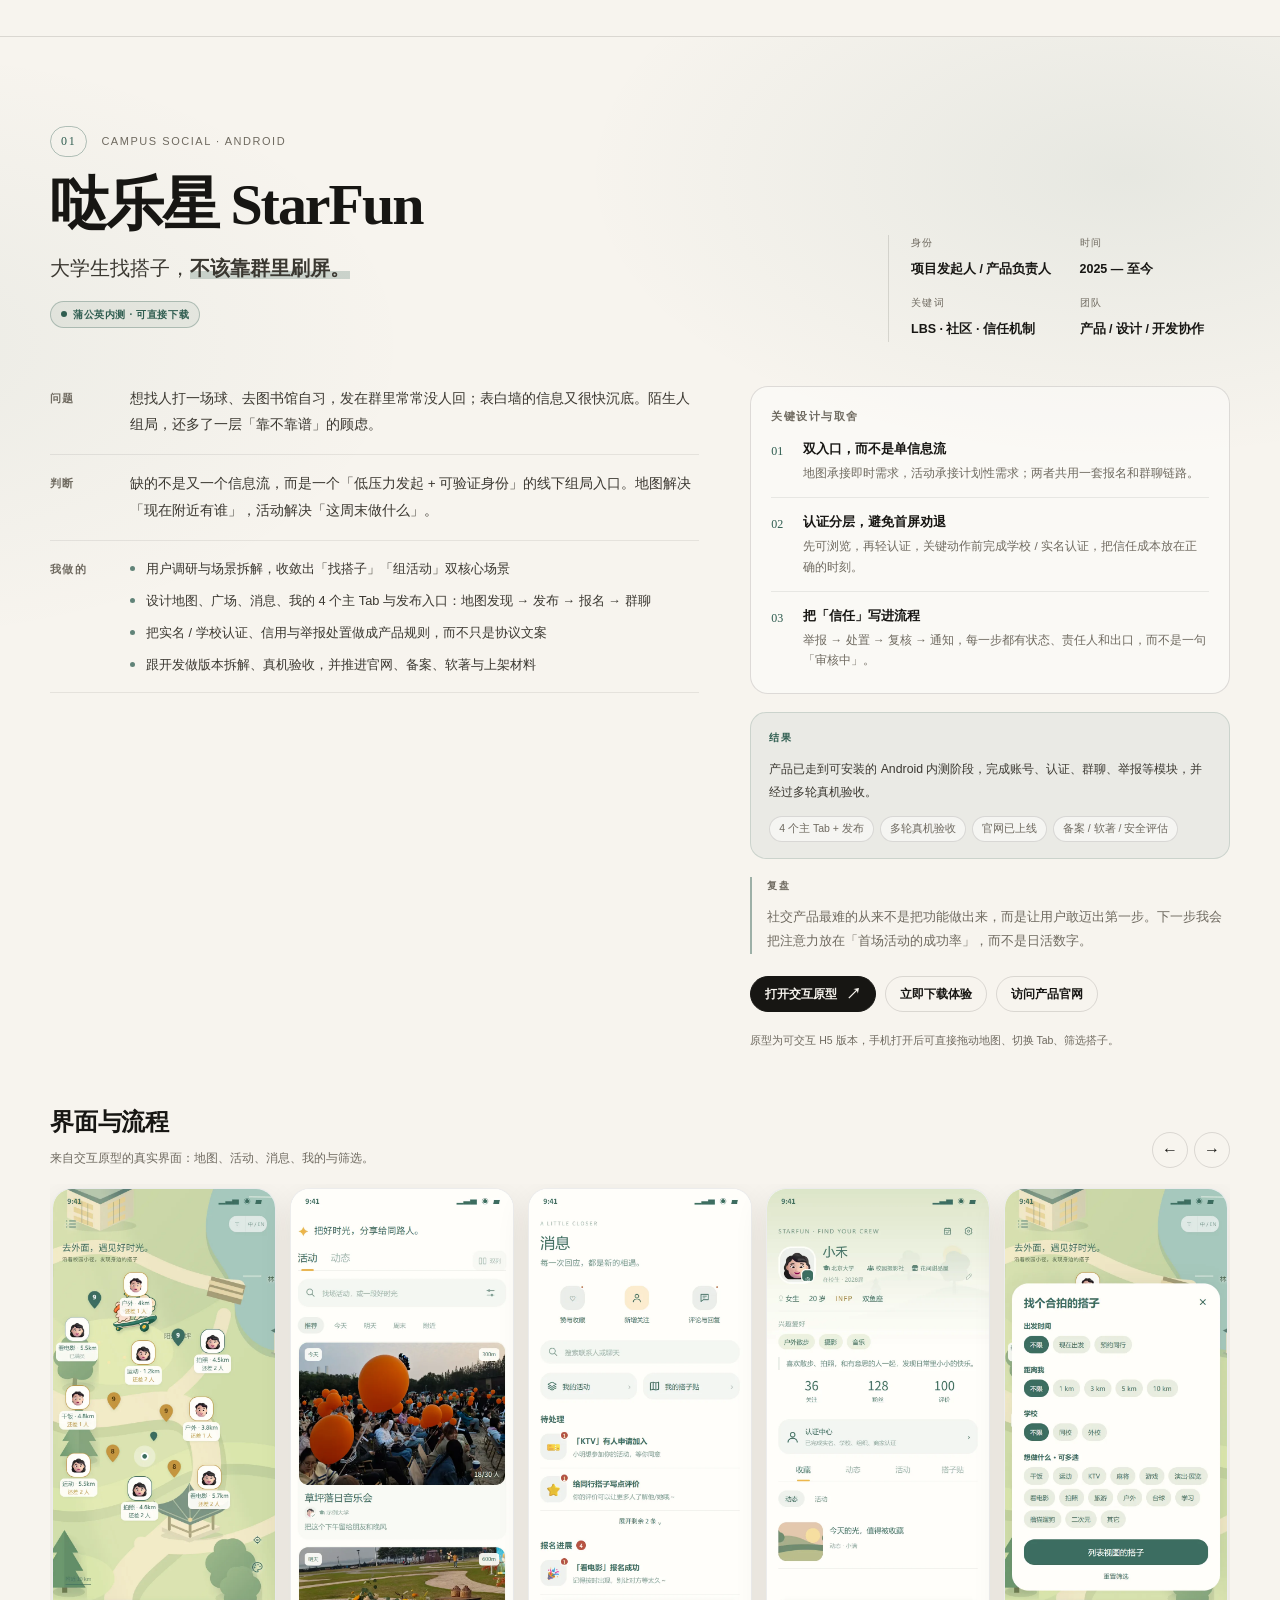
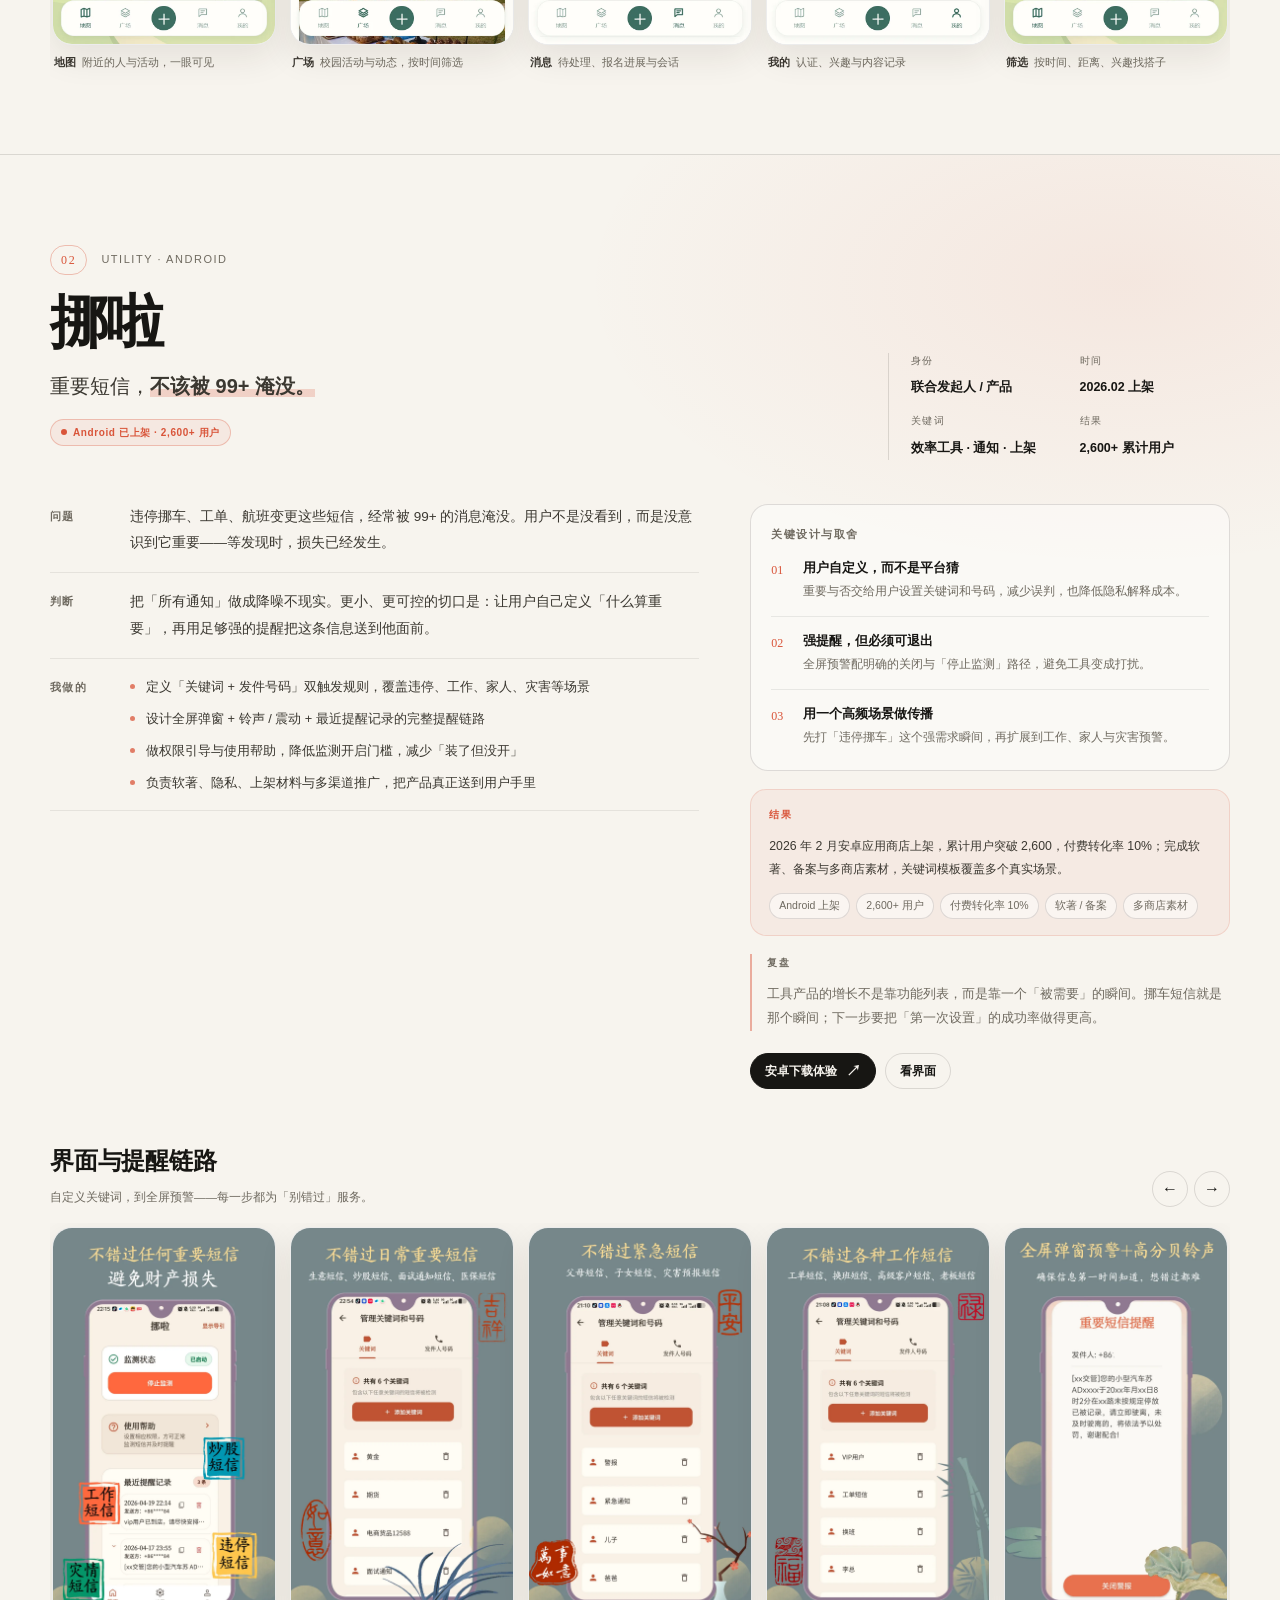
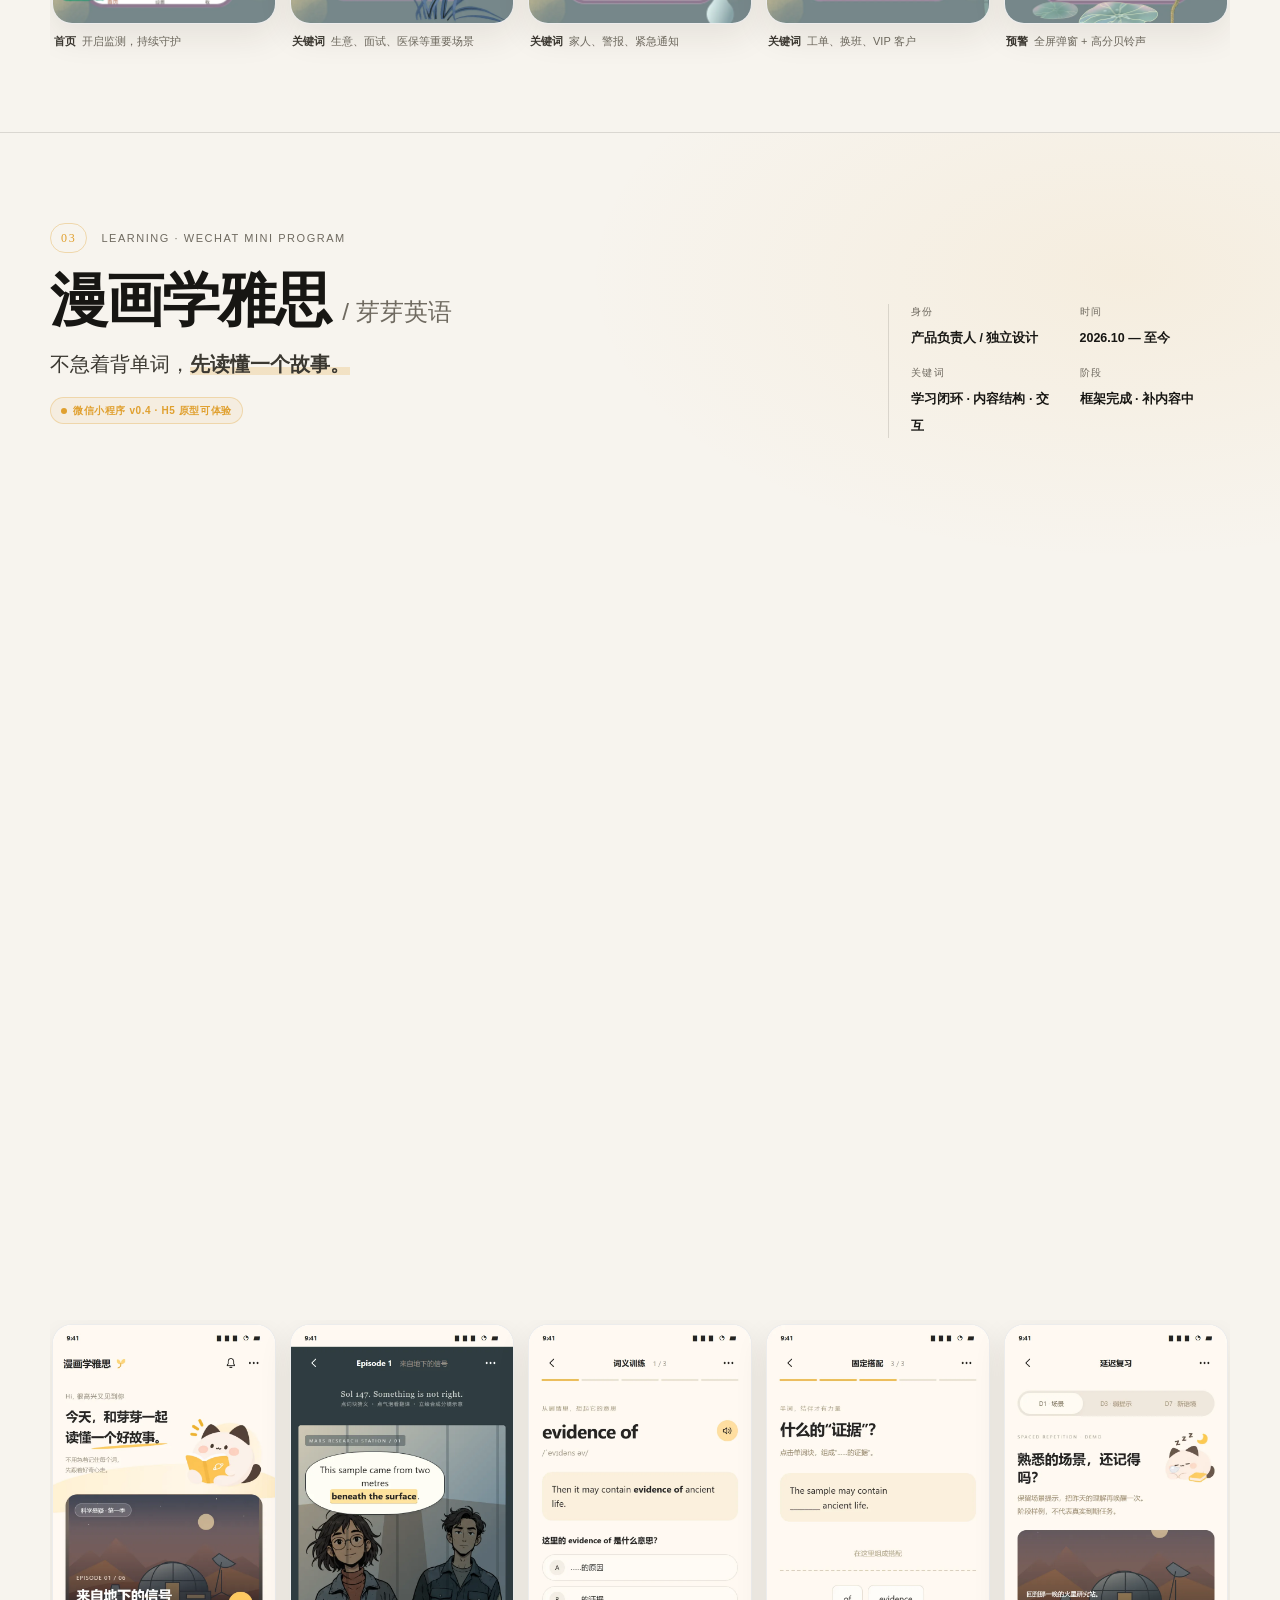
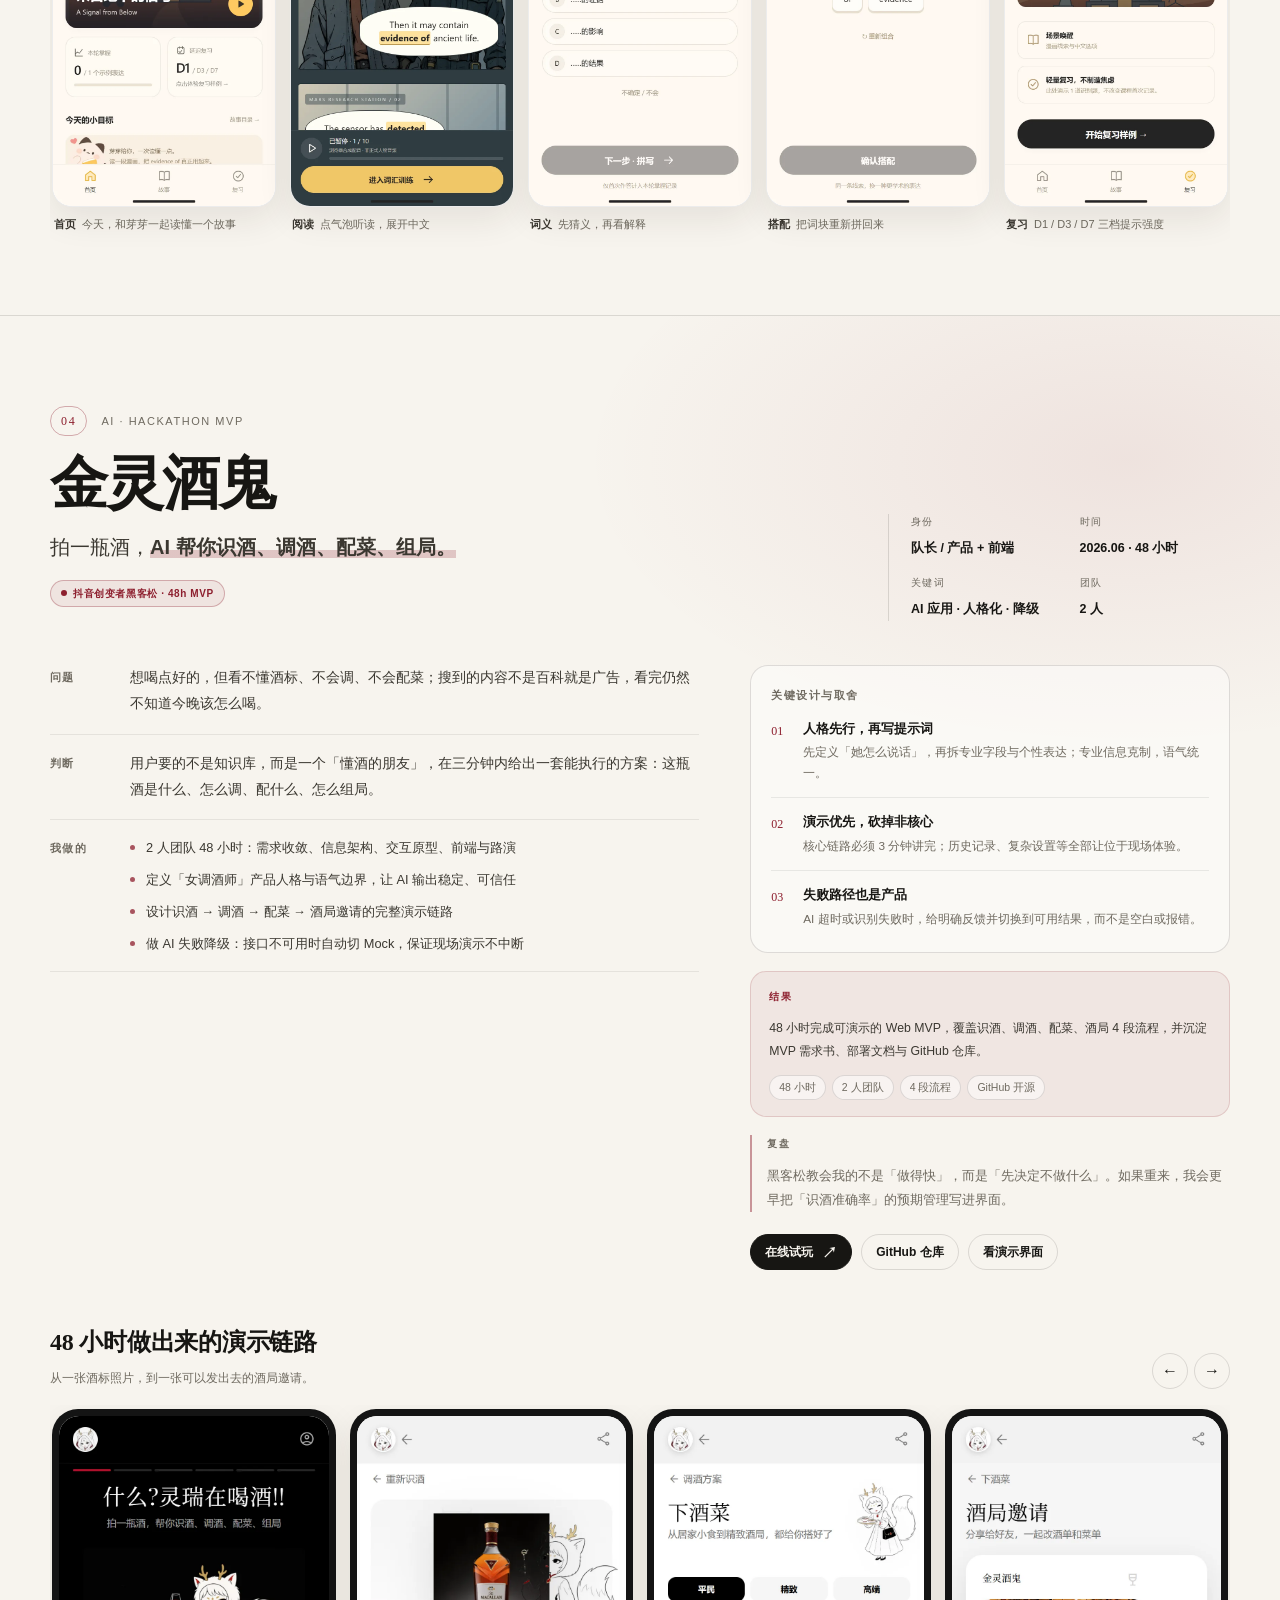
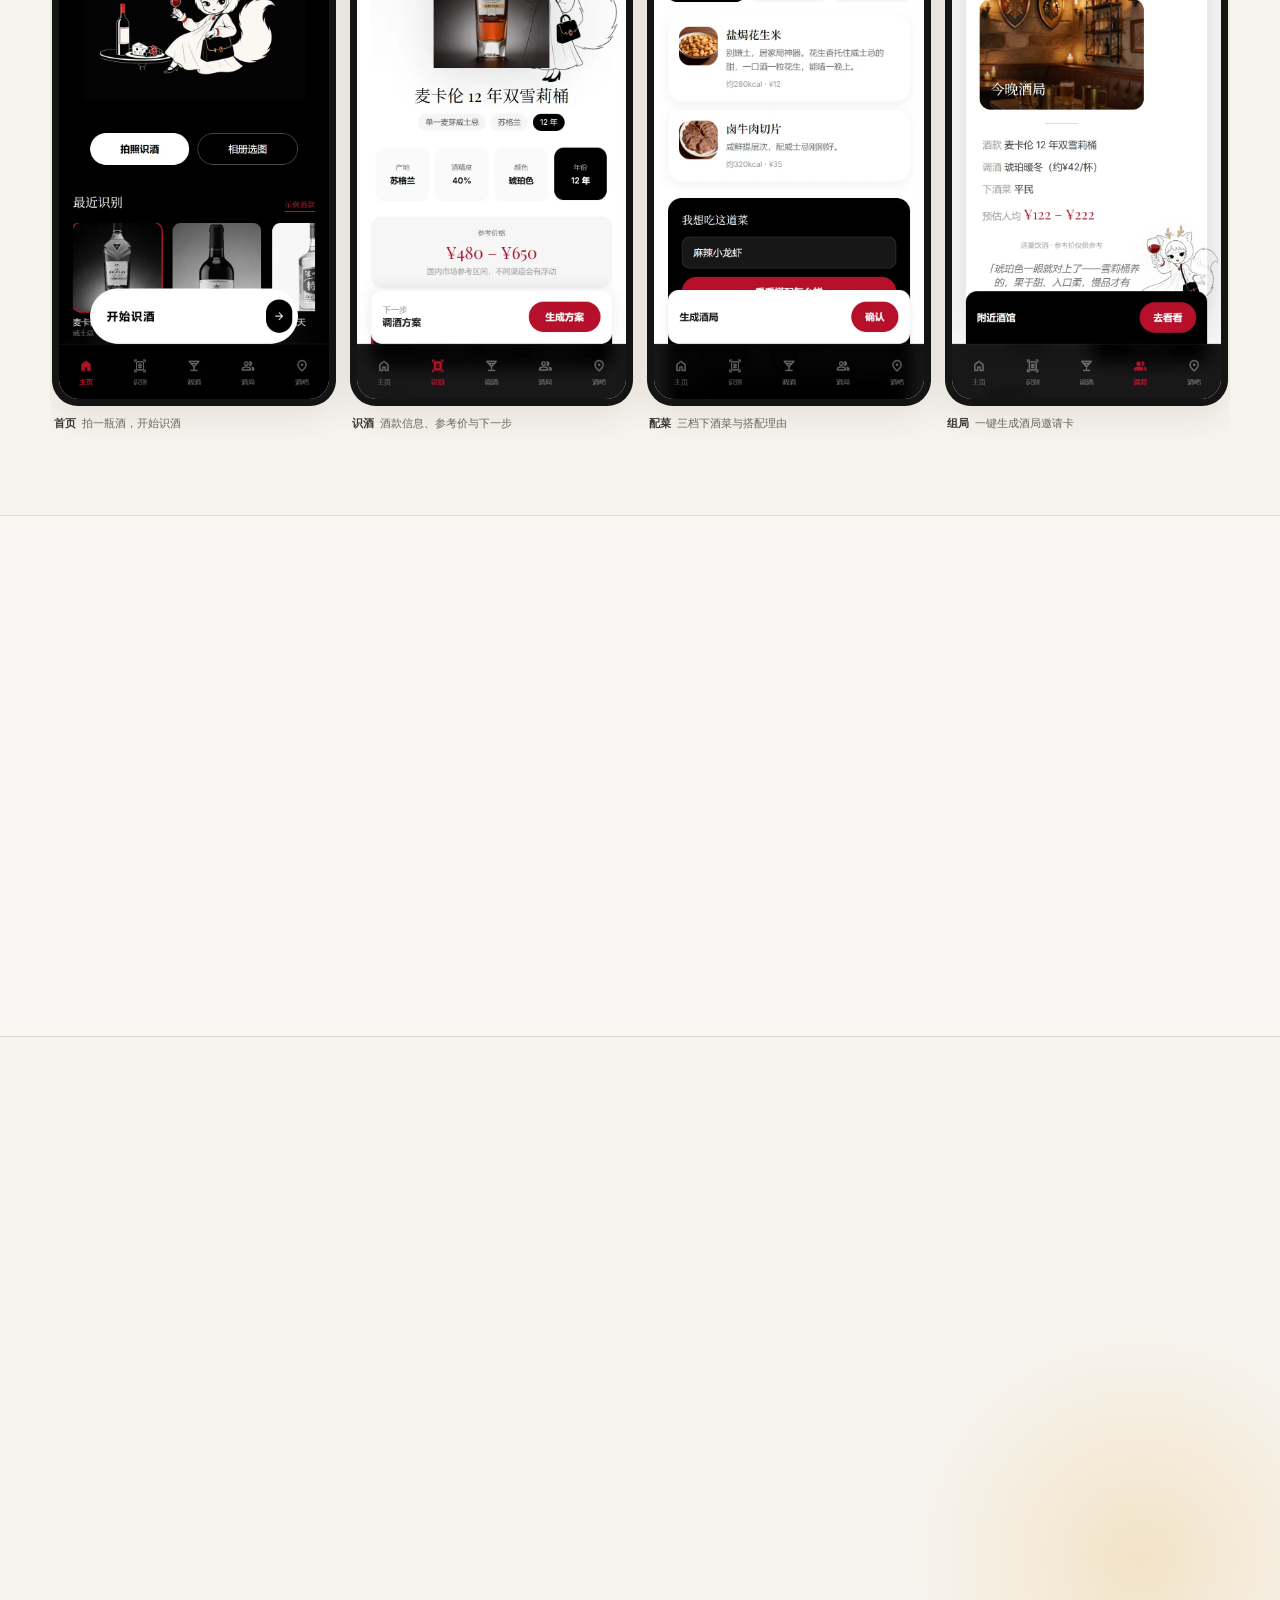
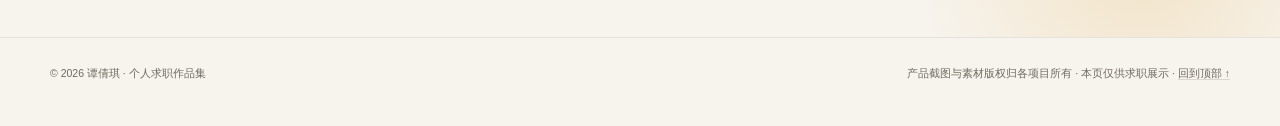
==== commit e86fcc98: "fix: preserve full screenshots in gallery" ====
--- a/index.html
+++ b/index.html
@@ -222,8 +222,8 @@
     transition:transform .25s ease,box-shadow .25s ease;
   }
   .shot:hover .frame{transform:translateY(-3px);box-shadow:0 20px 44px rgba(39,32,20,.13)}
-  .shot img{width:100%;height:auto;aspect-ratio:9/16;object-fit:cover;object-position:top}
-  .shot.poster img{aspect-ratio:9/16}
+  .shot img{width:100%;height:auto;object-fit:contain;background:#fff}
+  .shot.poster img{aspect-ratio:9/16;object-fit:cover}
   .shot figcaption{font-size:11px;color:var(--muted);line-height:1.6;padding:9px 2px 0;display:flex;gap:6px}
   .shot figcaption b{color:var(--ink-2);font-weight:600}
   .zoom-hint{position:absolute;right:8px;top:8px;width:26px;height:26px;border-radius:50%;background:rgba(23,22,19,.62);color:#fff;
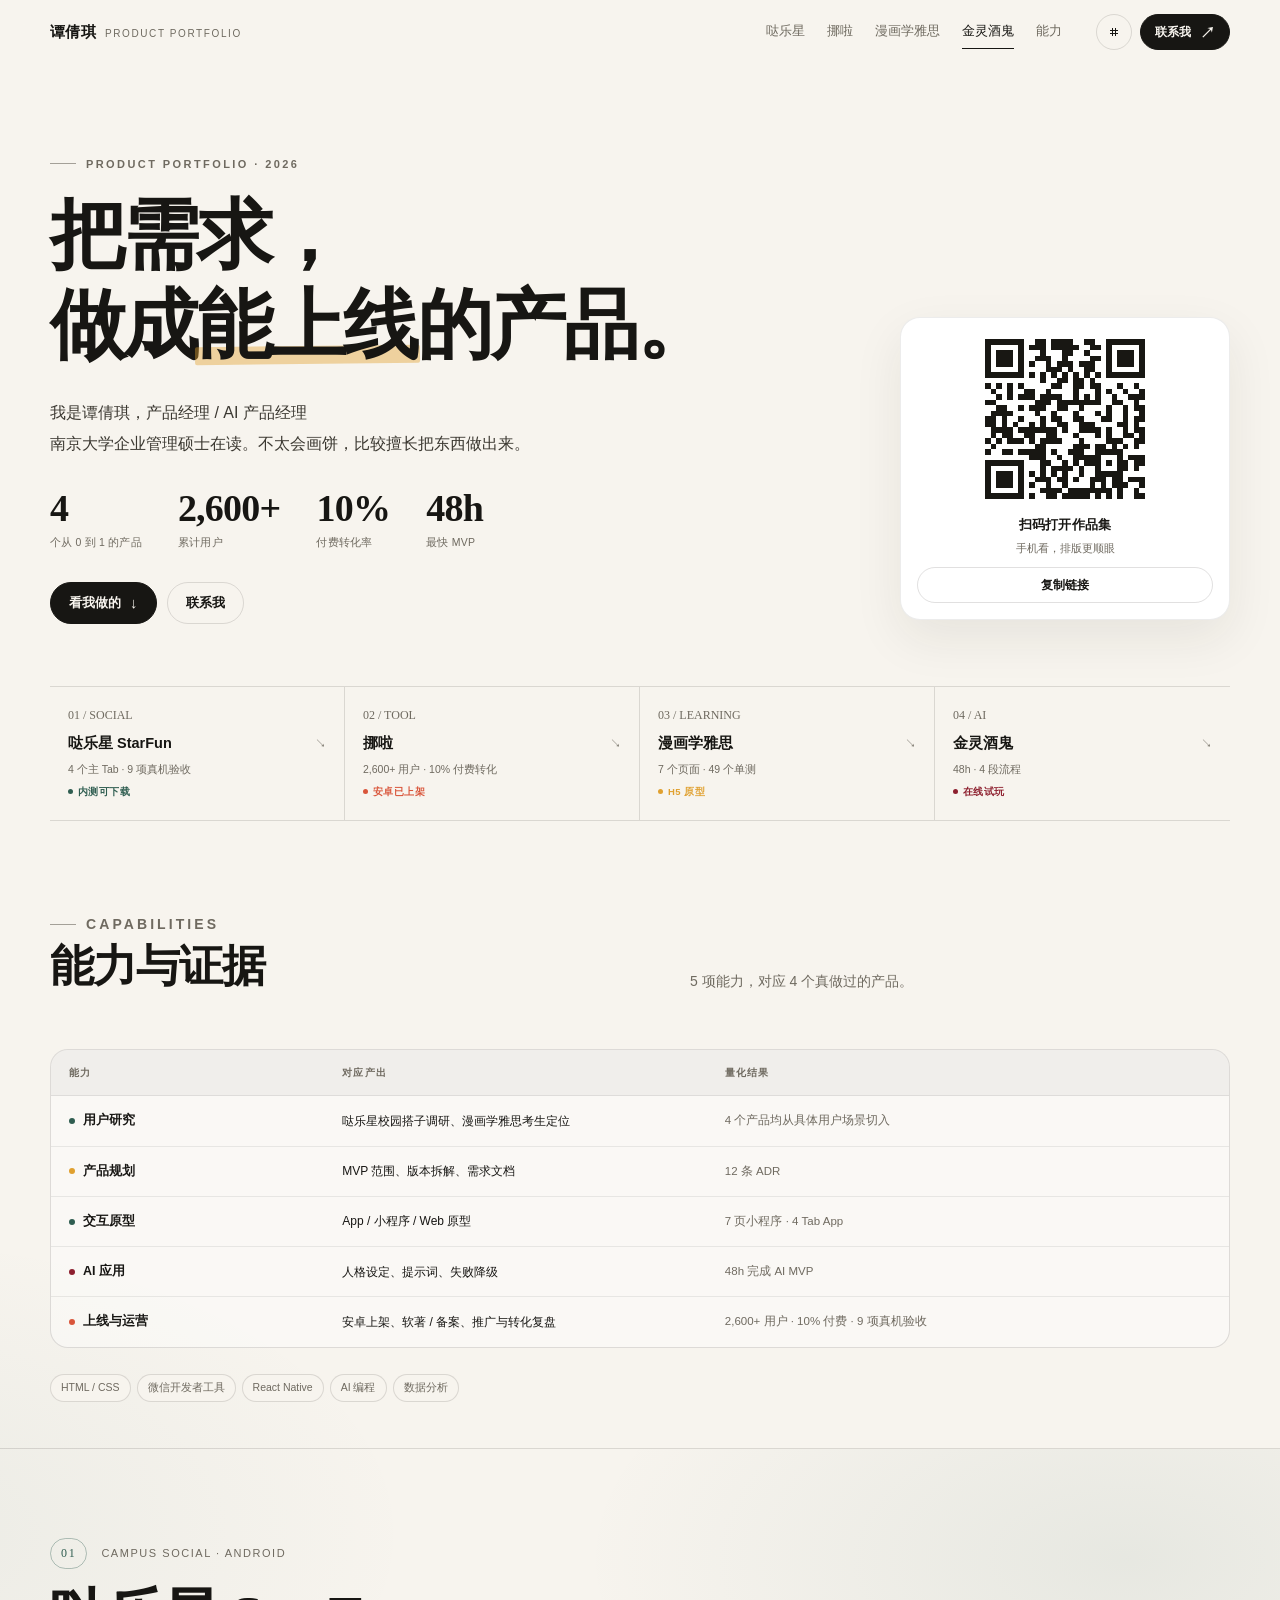
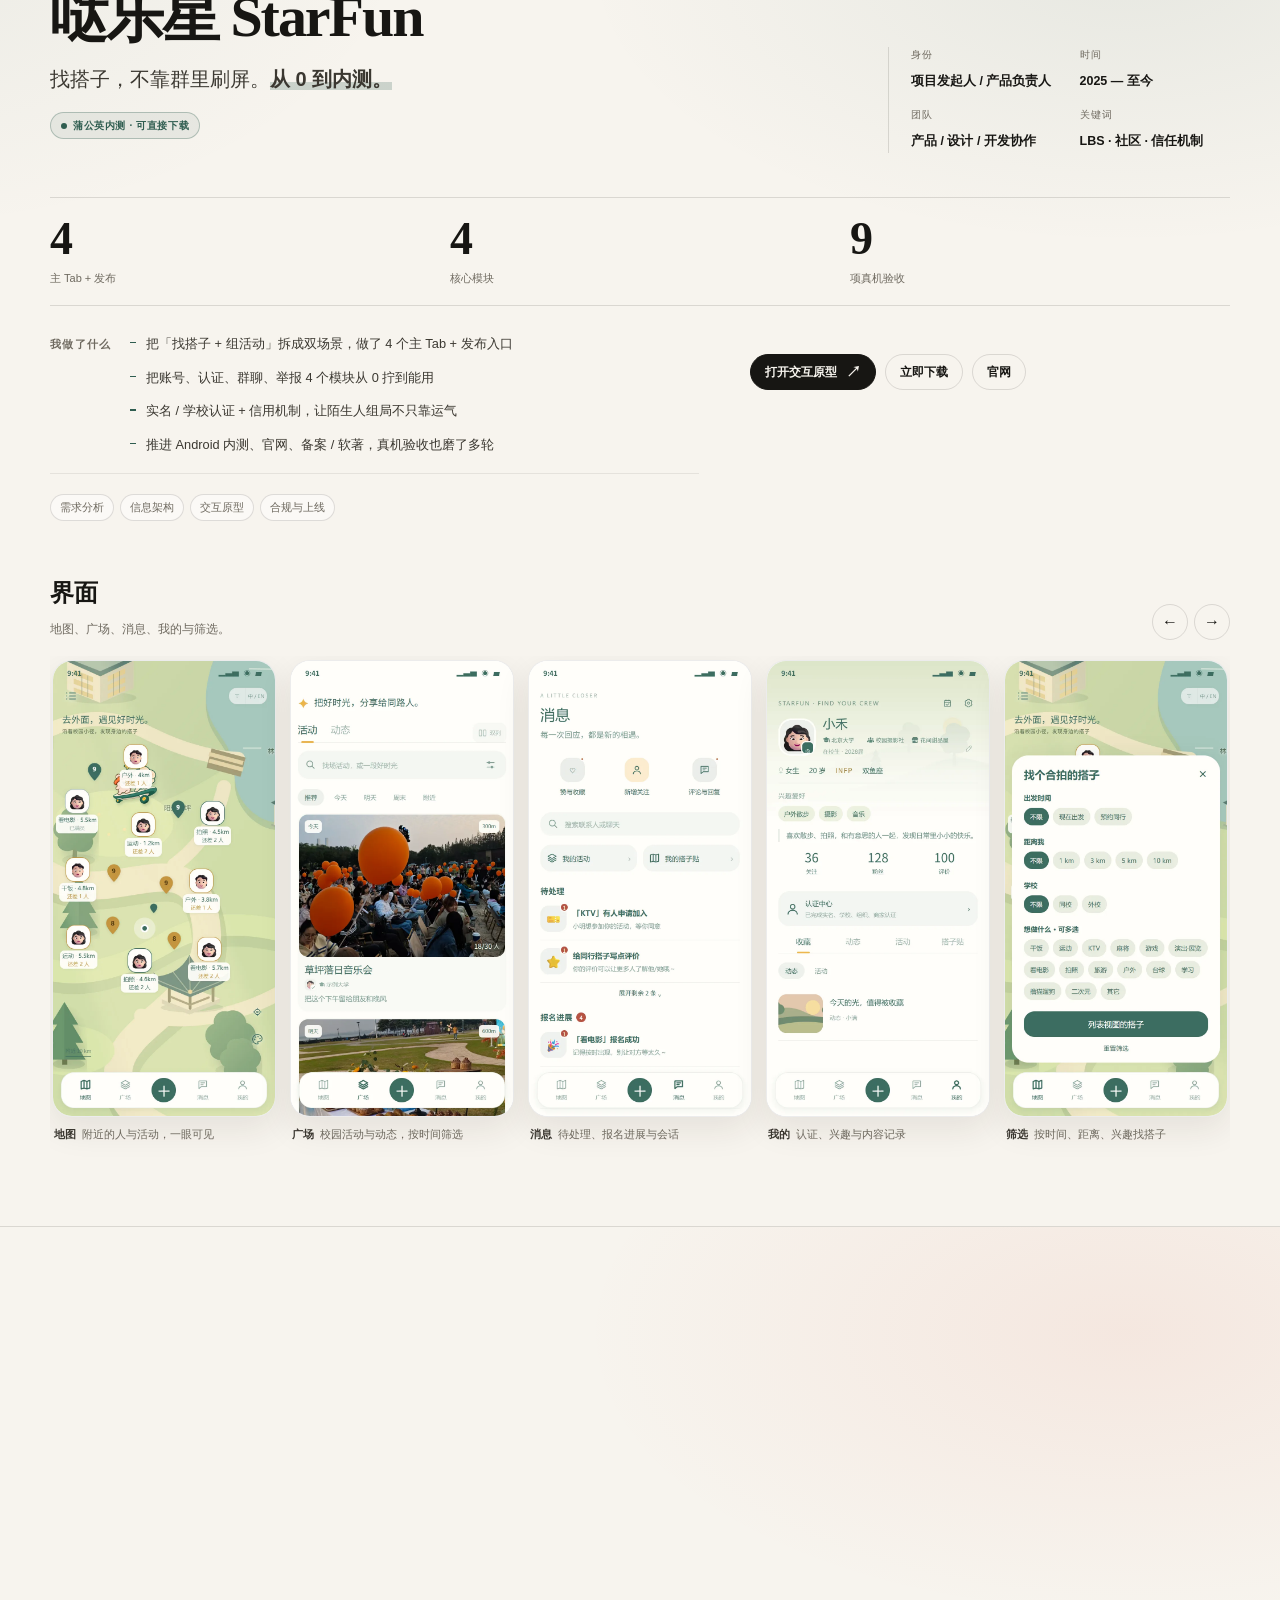
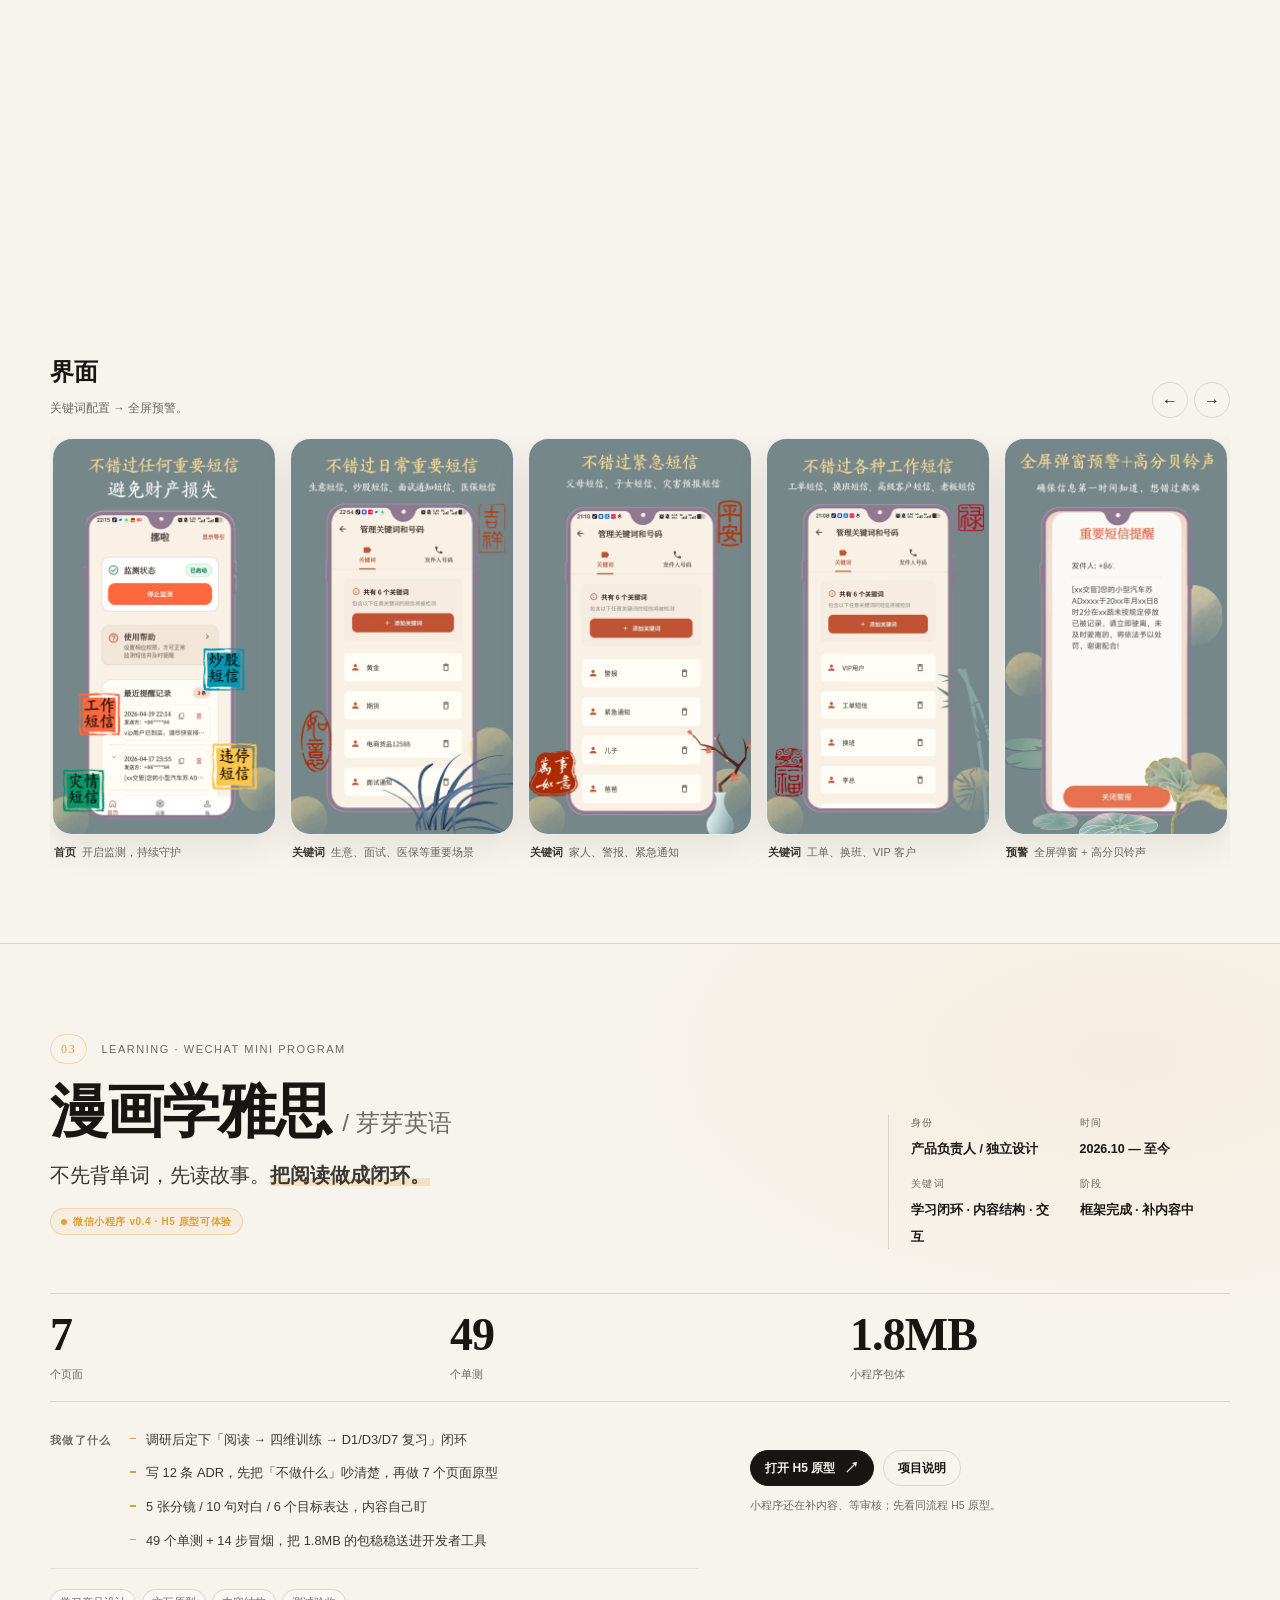
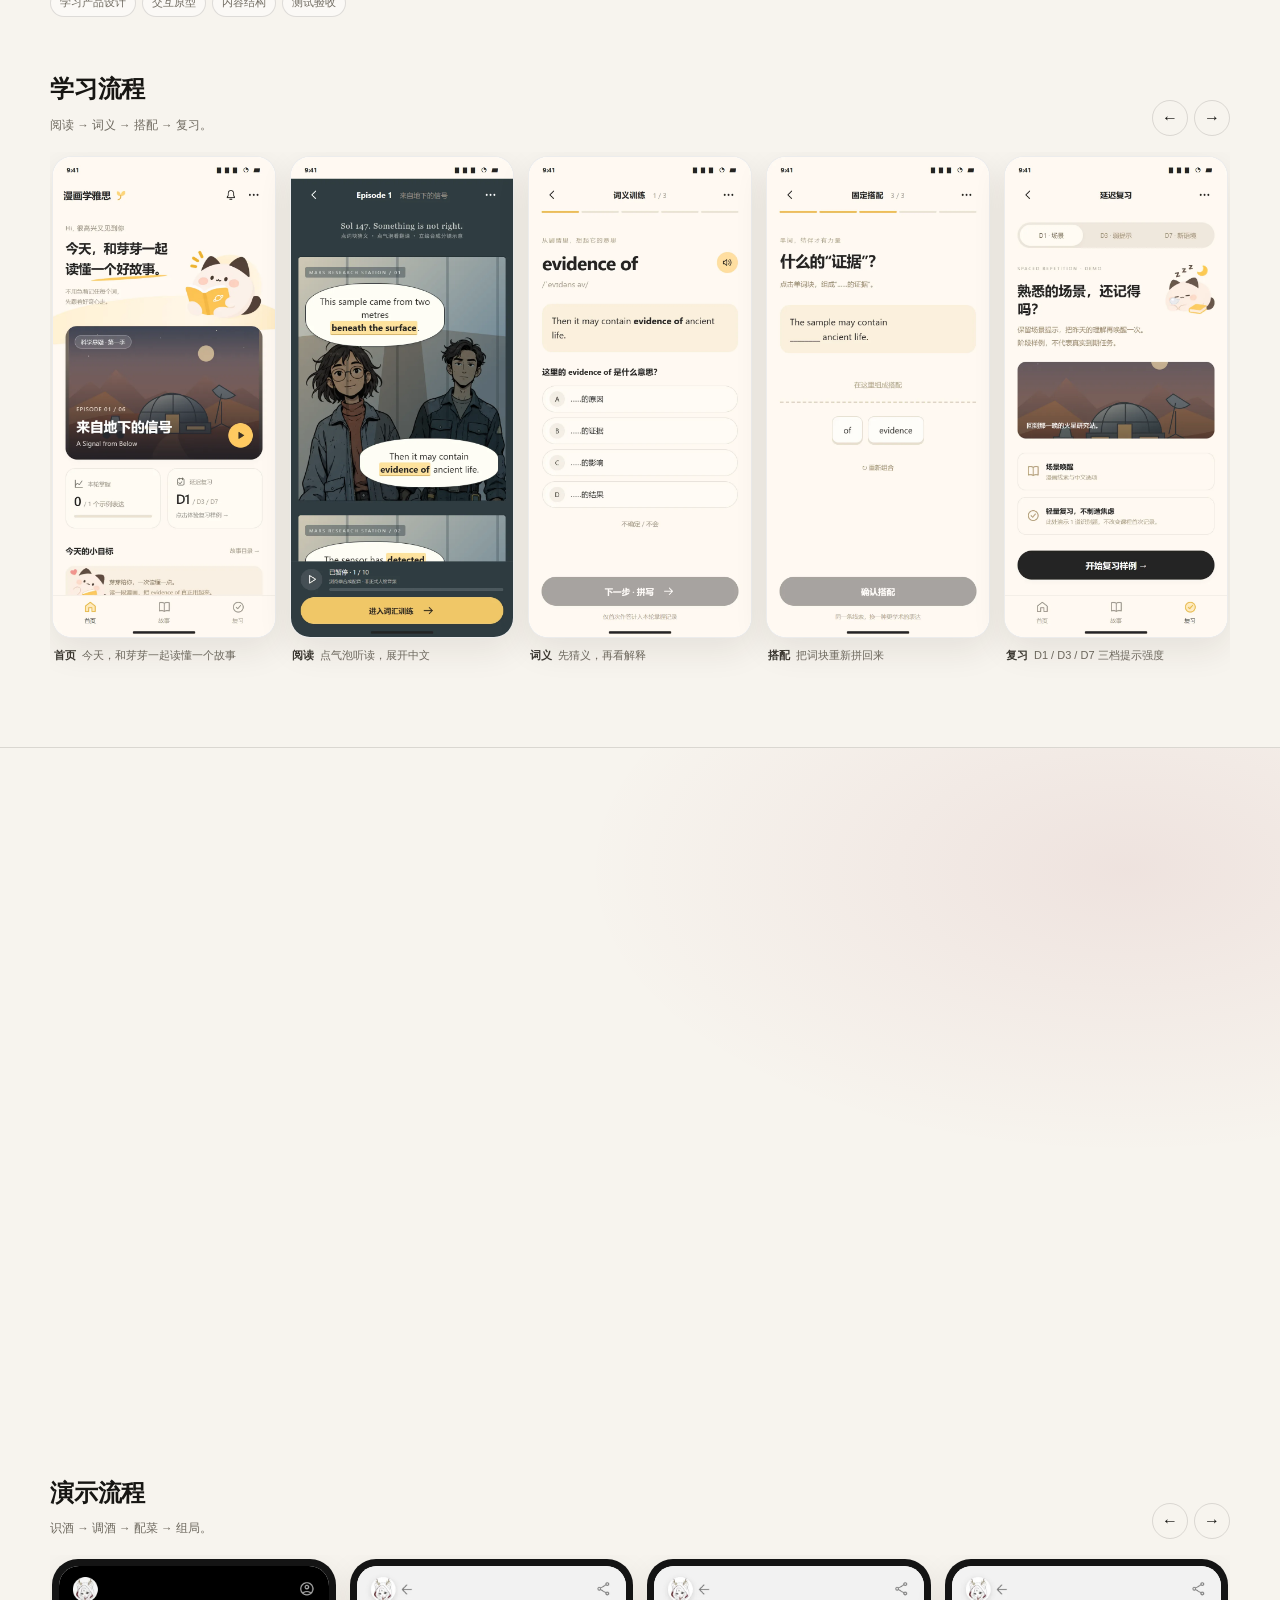
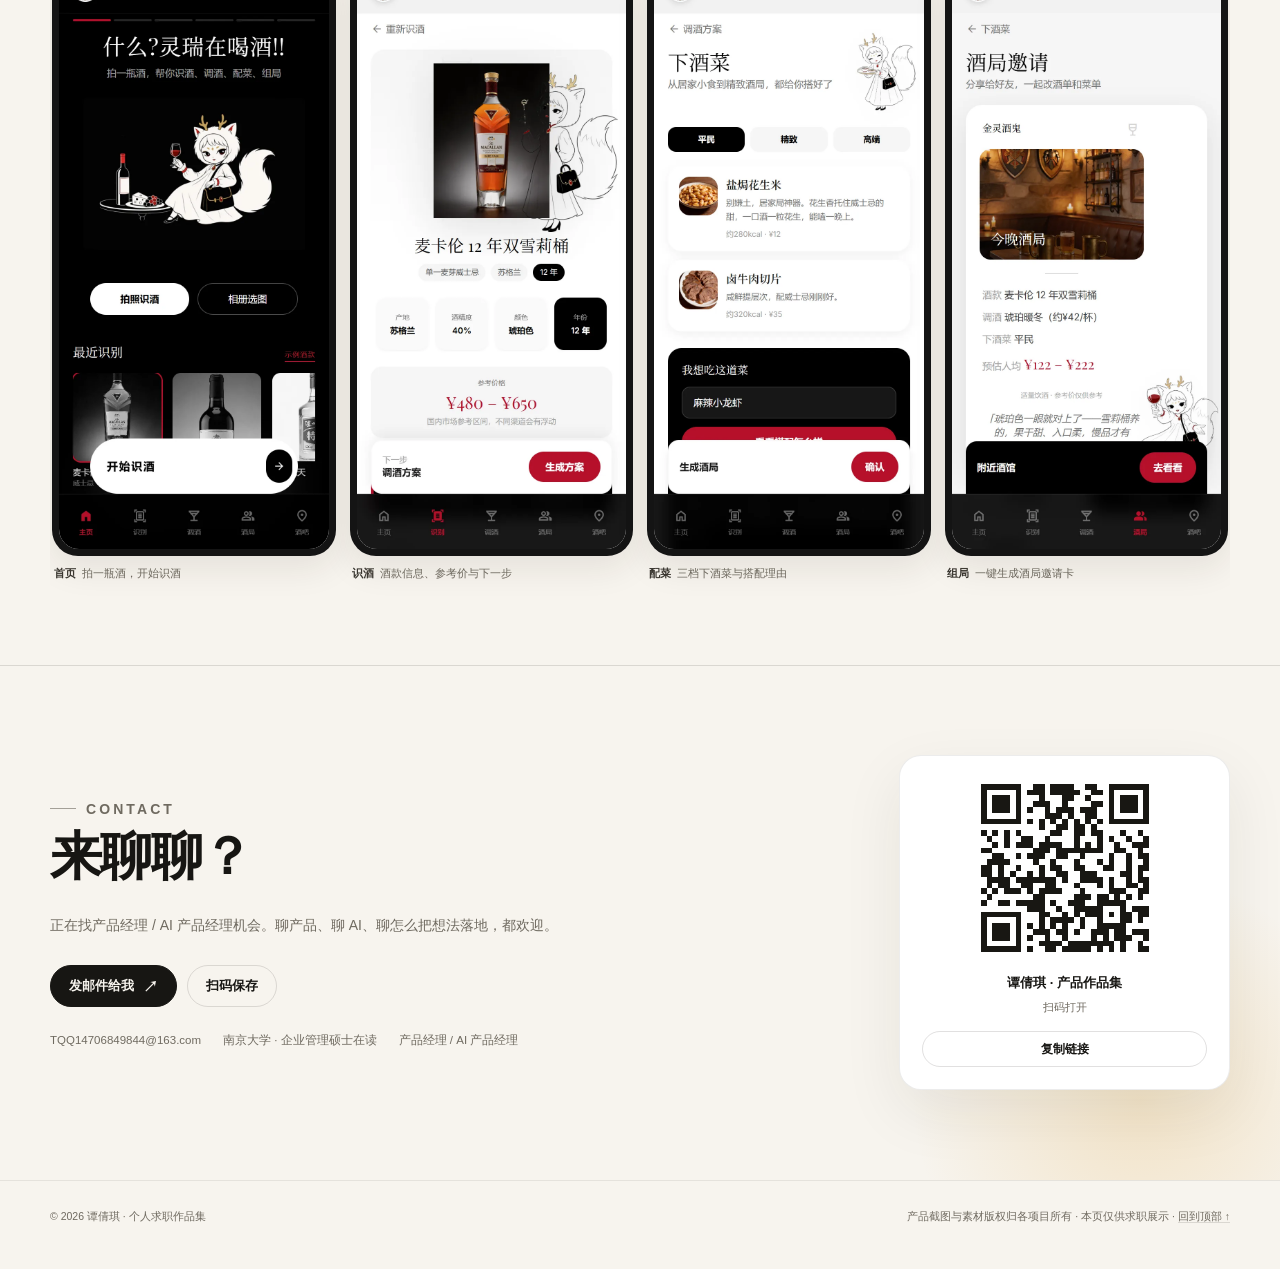
==== commit 6c3f7058: "refactor: focus portfolio on actions, metrics and skills" ====
--- a/index.html
+++ b/index.html
@@ -5,11 +5,11 @@
 <meta name="viewport" content="width=device-width, initial-scale=1, viewport-fit=cover">
 <meta name="theme-color" content="#f7f4ee">
 <meta name="robots" content="noindex, nofollow">
-<meta name="description" content="谭倩琪的产品作品集：哒乐星 StarFun、挪啦、漫画学雅思、金灵酒鬼。记录从真实问题到产品落地的过程。">
+<meta name="description" content="谭倩琪的产品作品集：哒乐星 StarFun、挪啦、漫画学雅思、金灵酒鬼。4 个产品分别做了什么、关键指标与能力。">
 <title>谭倩琪 · 产品作品集 2026</title>
 <link rel="icon" href="assets/favicon.svg" type="image/svg+xml">
 <meta property="og:title" content="谭倩琪 · 产品作品集 2026">
-<meta property="og:description" content="哒乐星、挪啦、漫画学雅思、金灵酒鬼：4 个从真实问题出发的产品，以及它们被验证到什么程度。">
+<meta property="og:description" content="哒乐星、挪啦、漫画学雅思、金灵酒鬼：4 个产品、2,600+ 用户、10% 付费转化、48h MVP。">
 <meta property="og:type" content="website">
 <meta property="og:image" content="https://canky508.github.io/pm-portfolio/assets/og.png">
 <style>
@@ -135,6 +135,21 @@
   .index-strip .st{display:inline-flex;align-items:center;gap:5px;font-size:9.5px;letter-spacing:.05em;color:var(--accent);font-weight:600}
   .index-strip .st::before{content:"";width:5px;height:5px;border-radius:50%;background:currentColor}
 
+
+  .hero-stats{display:flex;flex-wrap:wrap;gap:22px 36px;margin-top:30px}
+  .hero-stats b{display:block;font-family:var(--serif);font-size:clamp(26px,3.2vw,38px);line-height:1.05;letter-spacing:-.02em}
+  .hero-stats span{display:block;font-size:10.5px;color:var(--muted);margin-top:5px;letter-spacing:.02em}
+  .metric-grid{display:grid;grid-template-columns:repeat(3,1fr);gap:12px}
+  .metric{border-top:2px solid var(--accent);padding-top:10px}
+  .metric b{display:block;font-family:var(--serif);font-size:clamp(24px,2.8vw,34px);line-height:1.1;letter-spacing:-.02em;white-space:nowrap}
+  .metric span{display:block;font-size:10px;line-height:1.55;color:var(--muted);margin-top:5px}
+  .do-list{list-style:none;margin:0;padding:0;display:grid;gap:10px}
+  .do-list li{position:relative;padding-left:16px;font-size:12.8px;line-height:1.85;color:var(--ink-2)}
+  .do-list li::before{content:"";position:absolute;left:0;top:.78em;width:6px;height:1.5px;background:var(--accent)}
+  .skill-line{display:flex;flex-wrap:wrap;gap:6px;margin-top:20px}
+  .skill-line span{font-size:10.5px;border:1px solid var(--line);border-radius:999px;padding:4px 9px;color:var(--muted);background:rgba(255,255,255,.45)}
+  @media(max-width:720px){.hero-stats{gap:16px 26px}.metric-grid{grid-template-columns:repeat(3,1fr);gap:8px}.metric b{font-size:24px}}
+
   /* ---------- method ---------- */
   .method{padding:clamp(54px,7vw,92px) 0 clamp(30px,4vw,46px)}
   .method-head{display:grid;grid-template-columns:minmax(0,1fr) minmax(0,.9fr);gap:40px;align-items:end;margin-bottom:44px}
@@ -156,6 +171,20 @@
   .matrix-row b{font-size:12.5px;display:flex;align-items:center;gap:8px}
   .matrix-row b i{width:6px;height:6px;border-radius:50%;background:var(--c,var(--ink));font-style:normal}
   .matrix-row .ev{color:var(--muted);font-size:11.5px;line-height:1.7}
+
+
+  .case-metrics{margin:0 0 26px;padding:16px 0 18px;border-top:1px solid var(--line);border-bottom:1px solid var(--line)}
+  .case-metrics .metric-grid{grid-template-columns:repeat(3,1fr);gap:20px}
+  .case-metrics .metric{border-top:0;padding-top:0}
+  .case-metrics .metric b{font-size:clamp(30px,3.6vw,46px)}
+  .case-metrics .metric span{font-size:11px}
+  @media(max-width:720px){
+    .case-metrics{margin-bottom:20px;padding:14px 0}
+    .case-metrics .metric-grid{gap:10px}
+    .case-metrics .metric b{font-size:30px}
+    .block{grid-template-columns:1fr;gap:8px}
+    .block h3{margin:0}
+  }
 
   /* ---------- case ---------- */
   .case{position:relative;padding:clamp(54px,7vw,96px) 0 clamp(40px,5vw,64px);border-top:1px solid var(--line);scroll-margin-top:74px;overflow:hidden}
@@ -353,6 +382,7 @@
     .reveal{opacity:1;transform:none;transition:none}
     *{animation-duration:.001ms!important;transition-duration:.001ms!important}
   }
+@media(max-width:720px){.block{grid-template-columns:1fr!important;gap:8px}.block h3{margin:0}}
 </style>
 </head>
 <body>
@@ -368,7 +398,7 @@
       <a href="#nuola" data-nav="nuola">挪啦</a>
       <a href="#yaya" data-nav="yaya">漫画学雅思</a>
       <a href="#jinling" data-nav="jinling">金灵酒鬼</a>
-      <a href="#about" data-nav="about">关于我</a>
+      <a href="#about" data-nav="about">能力</a>
     </nav>
     <div class="top-actions">
       <button class="icon-btn" type="button" data-qr aria-label="显示本页二维码" title="扫码查看">⌗</button>
@@ -386,128 +416,56 @@
       <div class="hero-grid">
         <div class="hero-copy reveal">
           <p class="eyebrow">PRODUCT PORTFOLIO · 2026</p>
-          <h1>把真实的需求，<br>做成<span class="hl">能用</span>的产品。</h1>
-          <p class="lede">我是谭倩琪，南京大学企业管理硕士在读。做过校园社交、短信提醒工具、英语学习小程序，也在 48 小时黑客松里把「AI 调酒」做成了可演示的产品。</p>
-          <p class="lede">这不是一面截图墙。每个产品我都写了：看到的问题、当时的判断、做过的取舍，以及最后被验证到什么程度。</p>
+          <h1>把需求，<br>做成<span class="hl">能上线</span>的产品。</h1>
+          <p class="lede">我是谭倩琪，产品经理 / AI 产品经理<br>南京大学企业管理硕士在读。不太会画饼，比较擅长把东西做出来。</p>
+          <div class="hero-stats">
+            <div><b>4</b><span>个从 0 到 1 的产品</span></div>
+            <div><b>2,600+</b><span>累计用户</span></div>
+            <div><b>10%</b><span>付费转化率</span></div>
+            <div><b>48h</b><span>最快 MVP</span></div>
+          </div>
           <div class="hero-actions">
-            <a class="btn" href="#starfun">看 4 个产品 <span class="arw">↓</span></a>
-            <a class="btn ghost" href="#about">关于我的产品方法</a>
-          </div>
-          <div class="hero-meta">
-            <span><i class="dot"></i> 正在寻找产品经理 / AI 产品经理机会</span>
-            <span>南京 · 南京大学</span>
-            <span>4 个从 0 到 1 的产品</span>
+            <a class="btn" href="#starfun">看我做的 <span class="arw">↓</span></a>
+            <a class="btn ghost" href="mailto:TQQ14706849844@163.com">联系我</a>
           </div>
         </div>
 
         <aside class="hero-side reveal">
           <div class="qr-card">
             <img src="assets/qr-site.svg" alt="本页二维码">
-            <b>扫码在手机上看</b>
-            <small>面试时可以直接扫码，<br>或把这一页转发给面试官。</small>
-            <button class="btn ghost small copy" type="button" data-copy>复制页面链接</button>
-          </div>
-          <div class="hero-note">
-            <b>3 分钟路线：</b>先看 4 个产品卡片，任选一个读「判断 + 取舍」，最后打开漫画学雅思的可交互原型。
+            <b>扫码打开作品集</b>
+            <small>手机看，排版更顺眼</small>
+            <button class="btn ghost small copy" type="button" data-copy>复制链接</button>
           </div>
         </aside>
       </div>
 
       <nav class="index-strip" aria-label="产品索引">
         <ol>
-          <li>
-            <a href="#starfun" style="--accent:var(--starfun)">
-              <span class="no">01 / SOCIAL</span>
-              <span class="nm">哒乐星 StarFun <span>↘</span></span>
-              <span class="tg">校园搭子社交 · LBS + 活动</span>
-              <span class="st">蒲公英内测</span>
-            </a>
-          </li>
-          <li>
-            <a href="#nuola" style="--accent:var(--nuola)">
-              <span class="no">02 / TOOL</span>
-              <span class="nm">挪啦 <span>↘</span></span>
-              <span class="tg">重要短信提醒 · Android</span>
-              <span class="st">已上架 · 2,600+ 用户</span>
-            </a>
-          </li>
-          <li>
-            <a href="#yaya" style="--accent:var(--yaya)">
-              <span class="no">03 / LEARNING</span>
-              <span class="nm">漫画学雅思 <span>↘</span></span>
-              <span class="tg">连续漫画 + 四维训练 · 小程序</span>
-              <span class="st">可交互原型</span>
-            </a>
-          </li>
-          <li>
-            <a href="#jinling" style="--accent:var(--jl)">
-              <span class="no">04 / AI</span>
-              <span class="nm">金灵酒鬼 <span>↘</span></span>
-              <span class="tg">AI 识酒 · 调酒 · 配菜 · 组局</span>
-              <span class="st">48h 黑客松 MVP</span>
-            </a>
-          </li>
+          <li><a href="#starfun" style="--accent:var(--starfun)"><span class="no">01 / SOCIAL</span><span class="nm">哒乐星 StarFun <span>↘</span></span><span class="tg">4 个主 Tab · 9 项真机验收</span><span class="st">内测可下载</span></a></li>
+          <li><a href="#nuola" style="--accent:var(--nuola)"><span class="no">02 / TOOL</span><span class="nm">挪啦 <span>↘</span></span><span class="tg">2,600+ 用户 · 10% 付费转化</span><span class="st">安卓已上架</span></a></li>
+          <li><a href="#yaya" style="--accent:var(--yaya)"><span class="no">03 / LEARNING</span><span class="nm">漫画学雅思 <span>↘</span></span><span class="tg">7 个页面 · 49 个单测</span><span class="st">H5 原型</span></a></li>
+          <li><a href="#jinling" style="--accent:var(--jl)"><span class="no">04 / AI</span><span class="nm">金灵酒鬼 <span>↘</span></span><span class="tg">48h · 4 段流程</span><span class="st">在线试玩</span></a></li>
         </ol>
       </nav>
     </div>
   </section>
 
-  <section class="method" id="method">
+  <section class="method" id="about">
     <div class="wrap">
       <div class="method-head reveal">
-        <div>
-          <p class="eyebrow">HOW I WORK</p>
-          <h2>先把问题问对，<br>再用最小闭环验证。</h2>
-        </div>
-        <p>我不太相信「先画完所有页面再找用户」。更有效的顺序是：找到一个真实卡点，做一条能跑通的主路径，尽快让真实的人用起来，再补边界。</p>
-      </div>
-
-      <div class="method-grid">
-        <div class="method-card reveal">
-          <div class="n">01</div>
-          <h3>找真问题</h3>
-          <p>问卷、访谈、竞品和场景拆解一起用。不把「用户说要一个功能」直接当需求，而是追到他真正想完成的事。</p>
-          <em>证据：哒乐星需求调研 / 漫画学雅思用户定位</em>
-        </div>
-        <div class="method-card reveal">
-          <div class="n">02</div>
-          <h3>收敛最小闭环</h3>
-          <p>先跑通一条主路径，再补异常和边界。把规则、状态和失败路径写进产品，而不是留给开发临场决定。</p>
-          <em>证据：挪啦双触发 / 哒乐星举报处置 / 芽芽 ADR</em>
-        </div>
-        <div class="method-card reveal">
-          <div class="n">03</div>
-          <h3>用证据说话</h3>
-          <p>每个阶段都要有可检查的产出：可点原型、真机安装包、应用商店上架、用户数、自动化测试。</p>
-          <em>证据：上架、内测包、49 个单测、48h Demo</em>
-        </div>
-      </div>
-
-      <div class="matrix reveal" role="table" aria-label="四个产品验证到哪一步">
-        <div class="matrix-row head" role="row">
-          <span>产品</span><span>验证到哪一步</span><span>可检查的证据</span>
-        </div>
-        <div class="matrix-row" role="row" style="--c:var(--starfun)">
-          <b><i></i>哒乐星</b>
-          <span>复杂社交产品从 0 到内测</span>
-          <span class="ev">4 个主 Tab + 发布 · 认证 / 举报 / 群聊 · 多轮真机验收</span>
-        </div>
-        <div class="matrix-row" role="row" style="--c:var(--nuola)">
-          <b><i></i>挪啦</b>
-          <span>需求成立 + 分发跑通</span>
-          <span class="ev">Android 上架 · 2,600+ 用户 · 付费转化 10% · 软著 / 备案</span>
-        </div>
-        <div class="matrix-row" role="row" style="--c:var(--yaya)">
-          <b><i></i>漫画学雅思</b>
-          <span>学习闭环可运行</span>
-          <span class="ev">7 个页面 · 49 个单测 · 14 步冒烟 · 1.8MB 包体</span>
-        </div>
-        <div class="matrix-row" role="row" style="--c:var(--jl)">
-          <b><i></i>金灵酒鬼</b>
-          <span>AI 体验可演示</span>
-          <span class="ev">48 小时 · 4 段完整流程 · GitHub 开源</span>
-        </div>
-      </div>
+        <div><p class="eyebrow">CAPABILITIES</p><h2>能力与证据</h2></div>
+        <p>5 项能力，对应 4 个真做过的产品。</p>
+      </div>
+      <div class="matrix reveal" role="table" aria-label="能力与证据">
+        <div class="matrix-row head" role="row"><span>能力</span><span>对应产出</span><span>量化结果</span></div>
+        <div class="matrix-row" role="row" style="--c:var(--starfun)"><b><i></i>用户研究</b><span>哒乐星校园搭子调研、漫画学雅思考生定位</span><span class="ev">4 个产品均从具体用户场景切入</span></div>
+        <div class="matrix-row" role="row" style="--c:var(--yaya)"><b><i></i>产品规划</b><span>MVP 范围、版本拆解、需求文档</span><span class="ev">12 条 ADR</span></div>
+        <div class="matrix-row" role="row" style="--c:var(--starfun)"><b><i></i>交互原型</b><span>App / 小程序 / Web 原型</span><span class="ev">7 页小程序 · 4 Tab App</span></div>
+        <div class="matrix-row" role="row" style="--c:var(--jl)"><b><i></i>AI 应用</b><span>人格设定、提示词、失败降级</span><span class="ev">48h 完成 AI MVP</span></div>
+        <div class="matrix-row" role="row" style="--c:var(--nuola)"><b><i></i>上线与运营</b><span>安卓上架、软著 / 备案、推广与转化复盘</span><span class="ev">2,600+ 用户 · 10% 付费 · 9 项真机验收</span></div>
+      </div>
+      <div class="tools reveal"><span>HTML / CSS</span><span>微信开发者工具</span><span>React Native</span><span>AI 编程</span><span>数据分析</span></div>
     </div>
   </section>
 
@@ -518,87 +476,52 @@
         <div class="reveal">
           <div class="case-kicker"><span class="case-no">01</span><span class="case-cat">CAMPUS SOCIAL · ANDROID</span></div>
           <h2>哒乐星 StarFun</h2>
-          <p class="case-tagline">大学生找搭子，<b>不该靠群里刷屏。</b></p>
+          <p class="case-tagline">找搭子，不靠群里刷屏。<b>从 0 到内测。</b></p>
           <div class="status" style="margin-top:16px">蒲公英内测 · 可直接下载</div>
         </div>
         <div class="case-meta reveal">
           <div><small>身份</small><b>项目发起人 / 产品负责人</b></div>
           <div><small>时间</small><b>2025 — 至今</b></div>
+          <div><small>团队</small><b>产品 / 设计 / 开发协作</b></div>
           <div><small>关键词</small><b>LBS · 社区 · 信任机制</b></div>
-          <div><small>团队</small><b>产品 / 设计 / 开发协作</b></div>
         </div>
       </header>
-
+      <div class="case-metrics reveal"><div class="metric-grid">
+            <div class="metric"><b>4</b><span>主 Tab + 发布</span></div>
+            <div class="metric"><b>4</b><span>核心模块</span></div>
+            <div class="metric"><b>9</b><span>项真机验收</span></div>
+          </div>
+          </div>
       <div class="case-body">
         <div class="case-text reveal">
-          <div class="block">
-            <h3>问题</h3>
-            <p>想找人打一场球、去图书馆自习，发在群里常常没人回；表白墙的信息又很快沉底。陌生人组局，还多了一层「靠不靠谱」的顾虑。</p>
-          </div>
-          <div class="block">
-            <h3>判断</h3>
-            <p>缺的不是又一个信息流，而是一个「低压力发起 + 可验证身份」的线下组局入口。地图解决「现在附近有谁」，活动解决「这周末做什么」。</p>
-          </div>
-          <div class="block">
-            <h3>我做的</h3>
-            <ul class="clean">
-              <li>用户调研与场景拆解，收敛出「找搭子」「组活动」双核心场景</li>
-              <li>设计地图、广场、消息、我的 4 个主 Tab 与发布入口：地图发现 → 发布 → 报名 → 群聊</li>
-              <li>把实名 / 学校认证、信用与举报处置做成产品规则，而不只是协议文案</li>
-              <li>跟开发做版本拆解、真机验收，并推进官网、备案、软著与上架材料</li>
+          <div class="block"><h3>我做了什么</h3>
+            <ul class="do-list">
+              <li>把「找搭子 + 组活动」拆成双场景，做了 4 个主 Tab + 发布入口</li>
+              <li>把账号、认证、群聊、举报 4 个模块从 0 拧到能用</li>
+              <li>实名 / 学校认证 + 信用机制，让陌生人组局不只靠运气</li>
+              <li>推进 Android 内测、官网、备案 / 软著，真机验收也磨了多轮</li>
             </ul>
           </div>
-        </div>
-
+          <div class="skill-line"><span>需求分析</span><span>信息架构</span><span>交互原型</span><span>合规与上线</span></div>
+        </div>
         <div class="reveal">
-          <div class="decision-box">
-            <h3>关键设计与取舍</h3>
-            <div class="decision">
-              <span class="dn">01</span>
-              <div><b>双入口，而不是单信息流</b><p>地图承接即时需求，活动承接计划性需求；两者共用一套报名和群聊链路。</p></div>
-            </div>
-            <div class="decision">
-              <span class="dn">02</span>
-              <div><b>认证分层，避免首屏劝退</b><p>先可浏览，再轻认证，关键动作前完成学校 / 实名认证，把信任成本放在正确的时刻。</p></div>
-            </div>
-            <div class="decision">
-              <span class="dn">03</span>
-              <div><b>把「信任」写进流程</b><p>举报 → 处置 → 复核 → 通知，每一步都有状态、责任人和出口，而不是一句「审核中」。</p></div>
-            </div>
-          </div>
-
-          <div class="outcome">
-            <h3>结果</h3>
-            <p>产品已走到可安装的 Android 内测阶段，完成账号、认证、群聊、举报等模块，并经过多轮真机验收。</p>
-            <div class="chips">
-              <span class="chip">4 个主 Tab + 发布</span><span class="chip">多轮真机验收</span><span class="chip">官网已上线</span><span class="chip">备案 / 软著 / 安全评估</span>
-            </div>
-          </div>
-
-          <div class="reflection">
-            <h3>复盘</h3>
-            <p>社交产品最难的从来不是把功能做出来，而是让用户敢迈出第一步。下一步我会把注意力放在「首场活动的成功率」，而不是日活数字。</p>
-          </div>
-
           <div class="case-links">
             <a class="btn small" href="demo/starfun/index.html" target="_blank" rel="noopener">打开交互原型 <span class="arw">↗</span></a>
-            <a class="btn ghost small" href="https://www.pgyer.com/dalexing" target="_blank" rel="noopener">立即下载体验</a>
-            <a class="btn ghost small" href="https://dalexing-starfun.site" target="_blank" rel="noopener">访问产品官网</a>
-            <p class="case-note">原型为可交互 H5 版本，手机打开后可直接拖动地图、切换 Tab、筛选搭子。</p>
-          </div>
-        </div>
-      </div>
-
-      <div class="gallery-head reveal">
-        <div><h3>界面与流程</h3><p>来自交互原型的真实界面：地图、活动、消息、我的与筛选。</p></div>
+            <a class="btn ghost small" href="https://www.pgyer.com/dalexing" target="_blank" rel="noopener">立即下载</a>
+            <a class="btn ghost small" href="https://dalexing-starfun.site" target="_blank" rel="noopener">官网</a>
+          </div>
+        </div>
+      </div>
+<div class="gallery-head reveal">
+        <div><h3>界面</h3><p>地图、广场、消息、我的与筛选。</p></div>
         <div class="gallery-nav"><button class="icon-btn" type="button" data-scroll="-1" aria-label="向左看">←</button><button class="icon-btn" type="button" data-scroll="1" aria-label="向右看">→</button></div>
       </div>
       <div class="gallery reveal" data-gallery>
-        <figure class="shot"><div class="frame"><span class="zoom-hint">＋</span><img src="assets/starfun-map.webp" alt="哒乐星地图找搭子界面" loading="lazy"></div><figcaption><b>地图</b> 附近的人与活动，一眼可见</figcaption></figure>
-        <figure class="shot"><div class="frame"><span class="zoom-hint">＋</span><img src="assets/starfun-square.webp" alt="哒乐星校园活动界面" loading="lazy"></div><figcaption><b>广场</b> 校园活动与动态，按时间筛选</figcaption></figure>
-        <figure class="shot"><div class="frame"><span class="zoom-hint">＋</span><img src="assets/starfun-messages.webp" alt="哒乐星消息界面" loading="lazy"></div><figcaption><b>消息</b> 待处理、报名进展与会话</figcaption></figure>
-        <figure class="shot"><div class="frame"><span class="zoom-hint">＋</span><img src="assets/starfun-profile.webp" alt="哒乐星个人主页界面" loading="lazy"></div><figcaption><b>我的</b> 认证、兴趣与内容记录</figcaption></figure>
-        <figure class="shot"><div class="frame"><span class="zoom-hint">＋</span><img src="assets/starfun-filter.webp" alt="哒乐星筛选搭子界面" loading="lazy"></div><figcaption><b>筛选</b> 按时间、距离、兴趣找搭子</figcaption></figure>
+        <figure class="shot"><div class="frame"><span class="zoom-hint">＋</span><img src="assets/starfun-map.webp" alt="哒乐星地图找搭子界面" width="780" height="1600" loading="lazy"></div><figcaption><b>地图</b> 附近的人与活动，一眼可见</figcaption></figure>
+        <figure class="shot"><div class="frame"><span class="zoom-hint">＋</span><img src="assets/starfun-square.webp" alt="哒乐星校园活动界面" width="780" height="1600" loading="lazy"></div><figcaption><b>广场</b> 校园活动与动态，按时间筛选</figcaption></figure>
+        <figure class="shot"><div class="frame"><span class="zoom-hint">＋</span><img src="assets/starfun-messages.webp" alt="哒乐星消息界面" width="780" height="1600" loading="lazy"></div><figcaption><b>消息</b> 待处理、报名进展与会话</figcaption></figure>
+        <figure class="shot"><div class="frame"><span class="zoom-hint">＋</span><img src="assets/starfun-profile.webp" alt="哒乐星个人主页界面" width="780" height="1600" loading="lazy"></div><figcaption><b>我的</b> 认证、兴趣与内容记录</figcaption></figure>
+        <figure class="shot"><div class="frame"><span class="zoom-hint">＋</span><img src="assets/starfun-filter.webp" alt="哒乐星筛选搭子界面" width="780" height="1600" loading="lazy"></div><figcaption><b>筛选</b> 按时间、距离、兴趣找搭子</figcaption></figure>
       </div>
     </div>
   </article>
@@ -610,85 +533,50 @@
         <div class="reveal">
           <div class="case-kicker"><span class="case-no">02</span><span class="case-cat">UTILITY · ANDROID</span></div>
           <h2>挪啦</h2>
-          <p class="case-tagline">重要短信，<b>不该被 99+ 淹没。</b></p>
+          <p class="case-tagline">重要短信，别再被划走。<b>已上架、有人付费。</b></p>
           <div class="status" style="margin-top:16px">Android 已上架 · 2,600+ 用户</div>
         </div>
         <div class="case-meta reveal">
           <div><small>身份</small><b>联合发起人 / 产品</b></div>
-          <div><small>时间</small><b>2026.02 上架</b></div>
-          <div><small>关键词</small><b>效率工具 · 通知 · 上架</b></div>
-          <div><small>结果</small><b>2,600+ 累计用户</b></div>
+          <div><small>上架</small><b>2026.02</b></div>
+          <div><small>关键词</small><b>工具 · 通知 · 上架</b></div>
+          <div><small>渠道</small><b>多安卓商店</b></div>
         </div>
       </header>
-
+      <div class="case-metrics reveal"><div class="metric-grid">
+            <div class="metric"><b>2,600+</b><span>累计用户</span></div>
+            <div class="metric"><b>10%</b><span>付费转化率</span></div>
+            <div class="metric"><b>6+</b><span>关键词场景模板</span></div>
+          </div>
+          </div>
       <div class="case-body">
         <div class="case-text reveal">
-          <div class="block">
-            <h3>问题</h3>
-            <p>违停挪车、工单、航班变更这些短信，经常被 99+ 的消息淹没。用户不是没看到，而是没意识到它重要——等发现时，损失已经发生。</p>
-          </div>
-          <div class="block">
-            <h3>判断</h3>
-            <p>把「所有通知」做成降噪不现实。更小、更可控的切口是：让用户自己定义「什么算重要」，再用足够强的提醒把这条信息送到他面前。</p>
-          </div>
-          <div class="block">
-            <h3>我做的</h3>
-            <ul class="clean">
-              <li>定义「关键词 + 发件号码」双触发规则，覆盖违停、工作、家人、灾害等场景</li>
-              <li>设计全屏弹窗 + 铃声 / 震动 + 最近提醒记录的完整提醒链路</li>
-              <li>做权限引导与使用帮助，降低监测开启门槛，减少「装了但没开」</li>
-              <li>负责软著、隐私、上架材料与多渠道推广，把产品真正送到用户手里</li>
+          <div class="block"><h3>我做了什么</h3>
+            <ul class="do-list">
+              <li>把「关键词 + 号码」做成双触发，覆盖 6+ 场景</li>
+              <li>全屏弹窗 + 铃声 / 震动 + 提醒记录，专治「看了一眼就划走」</li>
+              <li>权限引导做到位，减少「装了但没开」的电子摆设</li>
+              <li>软著 / 隐私 / 上架材料 + 多渠道推广，一条龙</li>
             </ul>
           </div>
-        </div>
-
+          <div class="skill-line"><span>需求定义</span><span>规则设计</span><span>上架合规</span><span>渠道运营</span></div>
+        </div>
         <div class="reveal">
-          <div class="decision-box">
-            <h3>关键设计与取舍</h3>
-            <div class="decision">
-              <span class="dn">01</span>
-              <div><b>用户自定义，而不是平台猜</b><p>重要与否交给用户设置关键词和号码，减少误判，也降低隐私解释成本。</p></div>
-            </div>
-            <div class="decision">
-              <span class="dn">02</span>
-              <div><b>强提醒，但必须可退出</b><p>全屏预警配明确的关闭与「停止监测」路径，避免工具变成打扰。</p></div>
-            </div>
-            <div class="decision">
-              <span class="dn">03</span>
-              <div><b>用一个高频场景做传播</b><p>先打「违停挪车」这个强需求瞬间，再扩展到工作、家人与灾害预警。</p></div>
-            </div>
-          </div>
-
-          <div class="outcome">
-            <h3>结果</h3>
-            <p>2026 年 2 月安卓应用商店上架，累计用户突破 2,600，付费转化率 10%；完成软著、备案与多商店素材，关键词模板覆盖多个真实场景。</p>
-            <div class="chips">
-              <span class="chip">Android 上架</span><span class="chip">2,600+ 用户</span><span class="chip">付费转化率 10%</span><span class="chip">软著 / 备案</span><span class="chip">多商店素材</span>
-            </div>
-          </div>
-
-          <div class="reflection">
-            <h3>复盘</h3>
-            <p>工具产品的增长不是靠功能列表，而是靠一个「被需要」的瞬间。挪车短信就是那个瞬间；下一步要把「第一次设置」的成功率做得更高。</p>
-          </div>
-
           <div class="case-links">
             <a class="btn small" href="https://m.malink.cn/s/Ebyqiu" target="_blank" rel="noopener">安卓下载体验 <span class="arw">↗</span></a>
-            <a class="btn ghost small" href="#nuola-gallery">看界面</a>
-          </div>
-        </div>
-      </div>
-
-      <div class="gallery-head reveal" id="nuola-gallery">
-        <div><h3>界面与提醒链路</h3><p>自定义关键词，到全屏预警——每一步都为「别错过」服务。</p></div>
+          </div>
+        </div>
+      </div>
+<div class="gallery-head reveal" id="nuola-gallery">
+        <div><h3>界面</h3><p>关键词配置 → 全屏预警。</p></div>
         <div class="gallery-nav"><button class="icon-btn" type="button" data-scroll="-1" aria-label="向左看">←</button><button class="icon-btn" type="button" data-scroll="1" aria-label="向右看">→</button></div>
       </div>
       <div class="gallery reveal" data-gallery>
-        <figure class="shot"><div class="frame"><span class="zoom-hint">＋</span><img src="assets/nuola-2.webp" alt="挪啦监测首页" loading="lazy"></div><figcaption><b>首页</b> 开启监测，持续守护</figcaption></figure>
-        <figure class="shot"><div class="frame"><span class="zoom-hint">＋</span><img src="assets/nuola-5.webp" alt="挪啦关键词管理界面" loading="lazy"></div><figcaption><b>关键词</b> 生意、面试、医保等重要场景</figcaption></figure>
-        <figure class="shot"><div class="frame"><span class="zoom-hint">＋</span><img src="assets/nuola-4.webp" alt="挪啦家人和紧急关键词界面" loading="lazy"></div><figcaption><b>关键词</b> 家人、警报、紧急通知</figcaption></figure>
-        <figure class="shot"><div class="frame"><span class="zoom-hint">＋</span><img src="assets/nuola-3.webp" alt="挪啦工作场景关键词界面" loading="lazy"></div><figcaption><b>关键词</b> 工单、换班、VIP 客户</figcaption></figure>
-        <figure class="shot"><div class="frame"><span class="zoom-hint">＋</span><img src="assets/nuola-6.webp" alt="挪啦全屏弹窗预警" loading="lazy"></div><figcaption><b>预警</b> 全屏弹窗 + 高分贝铃声</figcaption></figure>
+        <figure class="shot"><div class="frame"><span class="zoom-hint">＋</span><img src="assets/nuola-2.webp" alt="挪啦监测首页" width="900" height="1600" loading="lazy"></div><figcaption><b>首页</b> 开启监测，持续守护</figcaption></figure>
+        <figure class="shot"><div class="frame"><span class="zoom-hint">＋</span><img src="assets/nuola-5.webp" alt="挪啦关键词管理界面" width="900" height="1600" loading="lazy"></div><figcaption><b>关键词</b> 生意、面试、医保等重要场景</figcaption></figure>
+        <figure class="shot"><div class="frame"><span class="zoom-hint">＋</span><img src="assets/nuola-4.webp" alt="挪啦家人和紧急关键词界面" width="900" height="1600" loading="lazy"></div><figcaption><b>关键词</b> 家人、警报、紧急通知</figcaption></figure>
+        <figure class="shot"><div class="frame"><span class="zoom-hint">＋</span><img src="assets/nuola-3.webp" alt="挪啦工作场景关键词界面" width="900" height="1600" loading="lazy"></div><figcaption><b>关键词</b> 工单、换班、VIP 客户</figcaption></figure>
+        <figure class="shot"><div class="frame"><span class="zoom-hint">＋</span><img src="assets/nuola-6.webp" alt="挪啦全屏弹窗预警" width="900" height="1600" loading="lazy"></div><figcaption><b>预警</b> 全屏弹窗 + 高分贝铃声</figcaption></figure>
       </div>
     </div>
   </article>
@@ -700,7 +588,7 @@
         <div class="reveal">
           <div class="case-kicker"><span class="case-no">03</span><span class="case-cat">LEARNING · WECHAT MINI PROGRAM</span></div>
           <h2>漫画学雅思 <span style="font-size:.42em;letter-spacing:0;color:var(--muted);font-family:var(--sans);font-weight:500">/ 芽芽英语</span></h2>
-          <p class="case-tagline">不急着背单词，<b>先读懂一个故事。</b></p>
+          <p class="case-tagline">不先背单词，先读故事。<b>把阅读做成闭环。</b></p>
           <div class="status" style="margin-top:16px">微信小程序 v0.4 · H5 原型可体验</div>
         </div>
         <div class="case-meta reveal">
@@ -710,76 +598,42 @@
           <div><small>阶段</small><b>框架完成 · 补内容中</b></div>
         </div>
       </header>
-
+      <div class="case-metrics reveal"><div class="metric-grid">
+            <div class="metric"><b>7</b><span>个页面</span></div>
+            <div class="metric"><b>49</b><span>个单测</span></div>
+            <div class="metric"><b>1.8MB</b><span>小程序包体</span></div>
+          </div>
+          </div>
       <div class="case-body">
         <div class="case-text reveal">
-          <div class="block">
-            <h3>问题</h3>
-            <p>5–6 分的考生往往单词背了不少，但读长句还是慢，读完记不住。传统背单词产品把词从语境里抽走，迁移不到阅读。</p>
-          </div>
-          <div class="block">
-            <h3>判断</h3>
-            <p>提分的关键不是词汇量，而是「在语境中快速识别词块」。漫画提供连续情境、人物和情绪，能让一个表达被记住更久，也更愿意读下去。</p>
-          </div>
-          <div class="block">
-            <h3>我做的</h3>
-            <ul class="clean">
-              <li>用户与竞品调研，确定「漫画阅读 → 四维训练 → 延迟复习」的学习闭环</li>
-              <li>写 MVP 规格与 12 条 ADR，完成 7 个页面与可点击原型</li>
-              <li>设计 5 张分镜 / 10 句对白 / 6 个目标表达的内容结构</li>
-              <li>组织开发与验收：49 个单测、14 步自动化冒烟、1.8MB 包体</li>
+          <div class="block"><h3>我做了什么</h3>
+            <ul class="do-list">
+              <li>调研后定下「阅读 → 四维训练 → D1/D3/D7 复习」闭环</li>
+              <li>写 12 条 ADR，先把「不做什么」吵清楚，再做 7 个页面原型</li>
+              <li>5 张分镜 / 10 句对白 / 6 个目标表达，内容自己盯</li>
+              <li>49 个单测 + 14 步冒烟，把 1.8MB 的包稳稳送进开发者工具</li>
             </ul>
           </div>
-        </div>
-
+          <div class="skill-line"><span>学习产品设计</span><span>交互原型</span><span>内容结构</span><span>测试验收</span></div>
+        </div>
         <div class="reveal">
-          <div class="decision-box">
-            <h3>关键设计与取舍</h3>
-            <div class="decision">
-              <span class="dn">01</span>
-              <div><b>一话只锁 6 个表达</b><p>少而深。按「表达 × 词义 / 拼写 / 搭配 / 阅读」记录掌握度，不做过关式假掌握。</p></div>
-            </div>
-            <div class="decision">
-              <span class="dn">02</span>
-              <div><b>点气泡 = 单句播放 + 中文</b><p>把「听不懂」拆成可重试的小步骤；长难句只在角落给低干扰入口，不打断阅读。</p></div>
-            </div>
-            <div class="decision">
-              <span class="dn">03</span>
-              <div><b>首版零第三方 SDK、零埋点</b><p>先验证学习闭环，再谈增长和商业化。数据只存本机，降低合规与信任成本。</p></div>
-            </div>
-          </div>
-
-          <div class="outcome">
-            <h3>结果</h3>
-            <p>已有一个可运行的原生小程序 v0.4 竖切片：从首页到复习完整跑通，并通过自动化质量链；目前待真机与审核。</p>
-            <div class="chips">
-              <span class="chip">7 个页面</span><span class="chip">49 个单测</span><span class="chip">14 步冒烟</span><span class="chip">1.8MB 包体</span>
-            </div>
-          </div>
-
-          <div class="reflection">
-            <h3>复盘</h3>
-            <p>学习产品最大的诱惑是不断加内容。我用 ADR 把「不做什么」写下来：先让一话被读完、被复习，再谈六话和付费。</p>
-          </div>
-
           <div class="case-links">
-            <a class="btn small" href="demo/yaya/index.html" target="_blank" rel="noopener">打开 H5 交互原型 <span class="arw">↗</span></a>
-            <a class="btn ghost small" href="https://github.com/Canky508/comic-ielts" target="_blank" rel="noopener">项目说明 / 源码</a>
-            <p class="case-note">小程序框架与主流程已完成，正在补内容与审核。微信小程序需发布后才能在微信内打开；这里展示的是同流程 H5 原型。</p>
-          </div>
-        </div>
-      </div>
-
-      <div class="gallery-head reveal">
-        <div><h3>学习旅程</h3><p>手机打开原型是全屏体验；桌面打开是带设计说明的手机预览。</p></div>
+            <a class="btn small" href="demo/yaya/index.html" target="_blank" rel="noopener">打开 H5 原型 <span class="arw">↗</span></a>
+            <a class="btn ghost small" href="https://github.com/Canky508/comic-ielts" target="_blank" rel="noopener">项目说明</a>
+          </div>
+          <p class="case-note">小程序还在补内容、等审核；先看同流程 H5 原型。</p>
+        </div>
+      </div>
+<div class="gallery-head reveal">
+        <div><h3>学习流程</h3><p>阅读 → 词义 → 搭配 → 复习。</p></div>
         <div class="gallery-nav"><button class="icon-btn" type="button" data-scroll="-1" aria-label="向左看">←</button><button class="icon-btn" type="button" data-scroll="1" aria-label="向右看">→</button></div>
       </div>
       <div class="gallery reveal" data-gallery>
-        <figure class="shot"><div class="frame"><span class="zoom-hint">＋</span><img src="assets/yaya-home.webp" alt="芽芽英语首页" loading="lazy"></div><figcaption><b>首页</b> 今天，和芽芽一起读懂一个故事</figcaption></figure>
-        <figure class="shot"><div class="frame"><span class="zoom-hint">＋</span><img src="assets/yaya-comic.webp" alt="芽芽英语漫画阅读页" loading="lazy"></div><figcaption><b>阅读</b> 点气泡听读，展开中文</figcaption></figure>
-        <figure class="shot"><div class="frame"><span class="zoom-hint">＋</span><img src="assets/yaya-meaning.webp" alt="芽芽英语词义训练页" loading="lazy"></div><figcaption><b>词义</b> 先猜义，再看解释</figcaption></figure>
-        <figure class="shot"><div class="frame"><span class="zoom-hint">＋</span><img src="assets/yaya-phrase.webp" alt="芽芽英语搭配训练页" loading="lazy"></div><figcaption><b>搭配</b> 把词块重新拼回来</figcaption></figure>
-        <figure class="shot"><div class="frame"><span class="zoom-hint">＋</span><img src="assets/yaya-review.webp" alt="芽芽英语延迟复习页" loading="lazy"></div><figcaption><b>复习</b> D1 / D3 / D7 三档提示强度</figcaption></figure>
+        <figure class="shot"><div class="frame"><span class="zoom-hint">＋</span><img src="assets/yaya-home.webp" alt="芽芽英语首页" width="780" height="1688" loading="lazy"></div><figcaption><b>首页</b> 今天，和芽芽一起读懂一个故事</figcaption></figure>
+        <figure class="shot"><div class="frame"><span class="zoom-hint">＋</span><img src="assets/yaya-comic.webp" alt="芽芽英语漫画阅读页" width="780" height="1688" loading="lazy"></div><figcaption><b>阅读</b> 点气泡听读，展开中文</figcaption></figure>
+        <figure class="shot"><div class="frame"><span class="zoom-hint">＋</span><img src="assets/yaya-meaning.webp" alt="芽芽英语词义训练页" width="780" height="1688" loading="lazy"></div><figcaption><b>词义</b> 先猜义，再看解释</figcaption></figure>
+        <figure class="shot"><div class="frame"><span class="zoom-hint">＋</span><img src="assets/yaya-phrase.webp" alt="芽芽英语搭配训练页" width="780" height="1688" loading="lazy"></div><figcaption><b>搭配</b> 把词块重新拼回来</figcaption></figure>
+        <figure class="shot"><div class="frame"><span class="zoom-hint">＋</span><img src="assets/yaya-review.webp" alt="芽芽英语延迟复习页" width="780" height="1688" loading="lazy"></div><figcaption><b>复习</b> D1 / D3 / D7 三档提示强度</figcaption></figure>
       </div>
     </div>
   </article>
@@ -791,131 +645,73 @@
         <div class="reveal">
           <div class="case-kicker"><span class="case-no">04</span><span class="case-cat">AI · HACKATHON MVP</span></div>
           <h2>金灵酒鬼</h2>
-          <p class="case-tagline">拍一瓶酒，<b>AI 帮你识酒、调酒、配菜、组局。</b></p>
+          <p class="case-tagline">拍瓶酒，AI 帮你识酒、调酒、组局。<b>48h 做出 MVP。</b></p>
           <div class="status" style="margin-top:16px">抖音创变者黑客松 · 48h MVP</div>
         </div>
         <div class="case-meta reveal">
           <div><small>身份</small><b>队长 / 产品 + 前端</b></div>
-          <div><small>时间</small><b>2026.06 · 48 小时</b></div>
+          <div><small>时间</small><b>2026.06 · 48h</b></div>
+          <div><small>团队</small><b>2 人</b></div>
           <div><small>关键词</small><b>AI 应用 · 人格化 · 降级</b></div>
-          <div><small>团队</small><b>2 人</b></div>
         </div>
       </header>
-
+      <div class="case-metrics reveal"><div class="metric-grid">
+            <div class="metric"><b>48h</b><span>完成 MVP</span></div>
+            <div class="metric"><b>2</b><span>人团队</span></div>
+            <div class="metric"><b>4</b><span>段核心流程</span></div>
+          </div>
+          </div>
       <div class="case-body">
         <div class="case-text reveal">
-          <div class="block">
-            <h3>问题</h3>
-            <p>想喝点好的，但看不懂酒标、不会调、不会配菜；搜到的内容不是百科就是广告，看完仍然不知道今晚该怎么喝。</p>
-          </div>
-          <div class="block">
-            <h3>判断</h3>
-            <p>用户要的不是知识库，而是一个「懂酒的朋友」，在三分钟内给出一套能执行的方案：这瓶酒是什么、怎么调、配什么、怎么组局。</p>
-          </div>
-          <div class="block">
-            <h3>我做的</h3>
-            <ul class="clean">
-              <li>2 人团队 48 小时：需求收敛、信息架构、交互原型、前端与路演</li>
-              <li>定义「女调酒师」产品人格与语气边界，让 AI 输出稳定、可信任</li>
-              <li>设计识酒 → 调酒 → 配菜 → 酒局邀请的完整演示链路</li>
-              <li>做 AI 失败降级：接口不可用时自动切 Mock，保证现场演示不中断</li>
+          <div class="block"><h3>我做了什么</h3>
+            <ul class="do-list">
+              <li>2 人 48h，需求、信息架构、交互、前端、路演一把梭</li>
+              <li>先定「女调酒师」人设和说话边界，AI 才不至于满嘴跑火车</li>
+              <li>识酒 → 调酒 → 配菜 → 组局，4 段链路现场能讲完</li>
+              <li>接口一挂就自动切 Mock，演示不掉链子</li>
             </ul>
           </div>
-        </div>
-
+          <div class="skill-line"><span>AI 产品化</span><span>提示词</span><span>MVP 交付</span><span>路演</span></div>
+        </div>
         <div class="reveal">
-          <div class="decision-box">
-            <h3>关键设计与取舍</h3>
-            <div class="decision">
-              <span class="dn">01</span>
-              <div><b>人格先行，再写提示词</b><p>先定义「她怎么说话」，再拆专业字段与个性表达；专业信息克制，语气统一。</p></div>
-            </div>
-            <div class="decision">
-              <span class="dn">02</span>
-              <div><b>演示优先，砍掉非核心</b><p>核心链路必须 3 分钟讲完；历史记录、复杂设置等全部让位于现场体验。</p></div>
-            </div>
-            <div class="decision">
-              <span class="dn">03</span>
-              <div><b>失败路径也是产品</b><p>AI 超时或识别失败时，给明确反馈并切换到可用结果，而不是空白或报错。</p></div>
-            </div>
-          </div>
-
-          <div class="outcome">
-            <h3>结果</h3>
-            <p>48 小时完成可演示的 Web MVP，覆盖识酒、调酒、配菜、酒局 4 段流程，并沉淀 MVP 需求书、部署文档与 GitHub 仓库。</p>
-            <div class="chips">
-              <span class="chip">48 小时</span><span class="chip">2 人团队</span><span class="chip">4 段流程</span><span class="chip">GitHub 开源</span>
-            </div>
-          </div>
-
-          <div class="reflection">
-            <h3>复盘</h3>
-            <p>黑客松教会我的不是「做得快」，而是「先决定不做什么」。如果重来，我会更早把「识酒准确率」的预期管理写进界面。</p>
-          </div>
-
           <div class="case-links">
             <a class="btn small" href="https://canky508.github.io/LIngruiz1hejiu/" target="_blank" rel="noopener">在线试玩 <span class="arw">↗</span></a>
-            <a class="btn ghost small" href="https://github.com/Canky508/LIngruiz1hejiu" target="_blank" rel="noopener">GitHub 仓库</a>
-            <a class="btn ghost small" href="#jinling-gallery">看演示界面</a>
-          </div>
-        </div>
-      </div>
-
-      <div class="gallery-head reveal" id="jinling-gallery">
-        <div><h3>48 小时做出来的演示链路</h3><p>从一张酒标照片，到一张可以发出去的酒局邀请。</p></div>
+            <a class="btn ghost small" href="https://github.com/Canky508/LIngruiz1hejiu" target="_blank" rel="noopener">GitHub</a>
+          </div>
+        </div>
+      </div>
+<div class="gallery-head reveal" id="jinling-gallery">
+        <div><h3>演示流程</h3><p>识酒 → 调酒 → 配菜 → 组局。</p></div>
         <div class="gallery-nav"><button class="icon-btn" type="button" data-scroll="-1" aria-label="向左看">←</button><button class="icon-btn" type="button" data-scroll="1" aria-label="向右看">→</button></div>
       </div>
       <div class="gallery reveal" data-gallery>
-        <figure class="shot"><div class="frame device"><span class="zoom-hint">＋</span><img src="assets/jl-home.webp" alt="金灵酒鬼首页" loading="lazy"></div><figcaption><b>首页</b> 拍一瓶酒，开始识酒</figcaption></figure>
-        <figure class="shot"><div class="frame device"><span class="zoom-hint">＋</span><img src="assets/jl-wine.webp" alt="金灵酒鬼识酒结果页" loading="lazy"></div><figcaption><b>识酒</b> 酒款信息、参考价与下一步</figcaption></figure>
-        <figure class="shot"><div class="frame device"><span class="zoom-hint">＋</span><img src="assets/jl-food.webp" alt="金灵酒鬼下酒菜页" loading="lazy"></div><figcaption><b>配菜</b> 三档下酒菜与搭配理由</figcaption></figure>
-        <figure class="shot"><div class="frame device"><span class="zoom-hint">＋</span><img src="assets/jl-share.webp" alt="金灵酒鬼酒局邀请页" loading="lazy"></div><figcaption><b>组局</b> 一键生成酒局邀请卡</figcaption></figure>
+        <figure class="shot"><div class="frame device"><span class="zoom-hint">＋</span><img src="assets/jl-home.webp" alt="金灵酒鬼首页" width="780" height="1688" loading="lazy"></div><figcaption><b>首页</b> 拍一瓶酒，开始识酒</figcaption></figure>
+        <figure class="shot"><div class="frame device"><span class="zoom-hint">＋</span><img src="assets/jl-wine.webp" alt="金灵酒鬼识酒结果页" width="780" height="1688" loading="lazy"></div><figcaption><b>识酒</b> 酒款信息、参考价与下一步</figcaption></figure>
+        <figure class="shot"><div class="frame device"><span class="zoom-hint">＋</span><img src="assets/jl-food.webp" alt="金灵酒鬼下酒菜页" width="780" height="1688" loading="lazy"></div><figcaption><b>配菜</b> 三档下酒菜与搭配理由</figcaption></figure>
+        <figure class="shot"><div class="frame device"><span class="zoom-hint">＋</span><img src="assets/jl-share.webp" alt="金灵酒鬼酒局邀请页" width="780" height="1688" loading="lazy"></div><figcaption><b>组局</b> 一键生成酒局邀请卡</figcaption></figure>
       </div>
     </div>
   </article>
 
   <!-- ================= about / contact ================= -->
-  <section class="ability" id="about">
-    <div class="wrap ability-grid">
-      <div class="reveal">
-        <p class="eyebrow">ABOUT ME</p>
-        <h2 class="section-title">想清楚，<br>再把它推上线。</h2>
-        <p class="lead">南京大学企业管理硕士在读，本科工商管理。做过用户研究、写过需求、画过原型，也跟开发一起排查真机问题、准备上架材料。我习惯把「为什么做」和「怎么验证」一起讲清楚。</p>
-        <div class="tools">
-          <span>用户访谈</span><span>问卷</span><span>竞品分析</span><span>MVP 范围</span><span>信息架构</span><span>交互原型</span><span>AI 协作</span><span>真机验收</span><span>上架材料</span>
-        </div>
-      </div>
-      <div class="skills reveal">
-        <div class="skill"><b>用户研究</b><span>哒乐星需求调研、漫画学雅思考生定位；从场景拆解到需求收敛。</span></div>
-        <div class="skill"><b>产品规划</b><span>MVP 范围、版本拆解、12 条 ADR；把「不做什么」写进文档。</span></div>
-        <div class="skill"><b>交互与原型</b><span>4 个产品原型：Web、小程序、App；从低保真到可点原型。</span></div>
-        <div class="skill"><b>AI 应用</b><span>提示词、人格设定、失败降级；用 AI 加速调研、原型与开发。</span></div>
-        <div class="skill"><b>落地协作</b><span>安卓上架、软著 / 备案、真机验收、跨角色推进。</span></div>
-        <div class="skill"><b>数据与运营</b><span>2,600+ 用户产品的渠道素材、推广与复盘。</span></div>
-      </div>
-    </div>
-  </section>
+  
 
   <section class="contact" id="contact">
     <div class="wrap contact-grid">
       <div class="reveal">
-        <p class="eyebrow">LET'S TALK</p>
-        <h2>如果你在找一个<br>既能把问题想清楚、<br>又能把它<span class="mark">推上线</span><br class="mob-only">的产品经理。</h2>
-        <p>我们可以聊聊。欢迎扫码看这一页，或直接邮件联系我；完整简历、项目文档和过程稿都可以另外发送。</p>
+        <p class="eyebrow">CONTACT</p>
+        <h2>来聊聊？</h2>
+        <p>正在找产品经理 / AI 产品经理机会。聊产品、聊 AI、聊怎么把想法落地，都欢迎。</p>
         <div class="contact-actions">
           <a class="btn" href="mailto:TQQ14706849844@163.com?subject=%E4%BA%A7%E5%93%81%E7%BB%8F%E7%90%86%E5%B2%97%E4%BD%8D%E6%B2%9F%E9%80%9A">发邮件给我 <span class="arw">↗</span></a>
-          <button class="btn ghost" type="button" data-qr>扫码保存这一页</button>
-        </div>
-        <div class="contact-info">
-          <span>TQQ14706849844@163.com</span>
-          <span>南京大学 · 企业管理硕士在读</span>
-          <span>求职方向：产品经理 / AI 产品经理</span>
-        </div>
+          <button class="btn ghost" type="button" data-qr>扫码保存</button>
+        </div>
+        <div class="contact-info"><span>TQQ14706849844@163.com</span><span>南京大学 · 企业管理硕士在读</span><span>产品经理 / AI 产品经理</span></div>
       </div>
       <div class="contact-card reveal">
         <img src="assets/qr-site.svg" alt="谭倩琪产品作品集二维码">
         <b>谭倩琪 · 产品作品集</b>
-        <small>扫码打开，适合面试现场展示<br>也可以保存到简历或邮件签名</small>
+        <small>扫码打开</small>
         <button class="btn ghost small copy" type="button" data-copy>复制链接</button>
       </div>
     </div>
@@ -938,7 +734,7 @@
       <a href="#nuola" style="padding:12px 0;border-bottom:1px solid var(--line);font-size:14px">02 挪啦 <span style="float:right;color:var(--muted)">↘</span></a>
       <a href="#yaya" style="padding:12px 0;border-bottom:1px solid var(--line);font-size:14px">03 漫画学雅思 <span style="float:right;color:var(--muted)">↘</span></a>
       <a href="#jinling" style="padding:12px 0;border-bottom:1px solid var(--line);font-size:14px">04 金灵酒鬼 <span style="float:right;color:var(--muted)">↘</span></a>
-      <a href="#about" style="padding:12px 0;border-bottom:1px solid var(--line);font-size:14px">关于我 <span style="float:right;color:var(--muted)">↘</span></a>
+      <a href="#about" style="padding:12px 0;border-bottom:1px solid var(--line);font-size:14px">能力 <span style="float:right;color:var(--muted)">↘</span></a>
       <a href="mailto:TQQ14706849844@163.com" style="padding:12px 0;font-size:14px">邮件联系 <span style="float:right;color:var(--muted)">↗</span></a>
     </div>
     <button class="icon-btn" type="button" data-close style="position:absolute;top:14px;right:14px">✕</button>
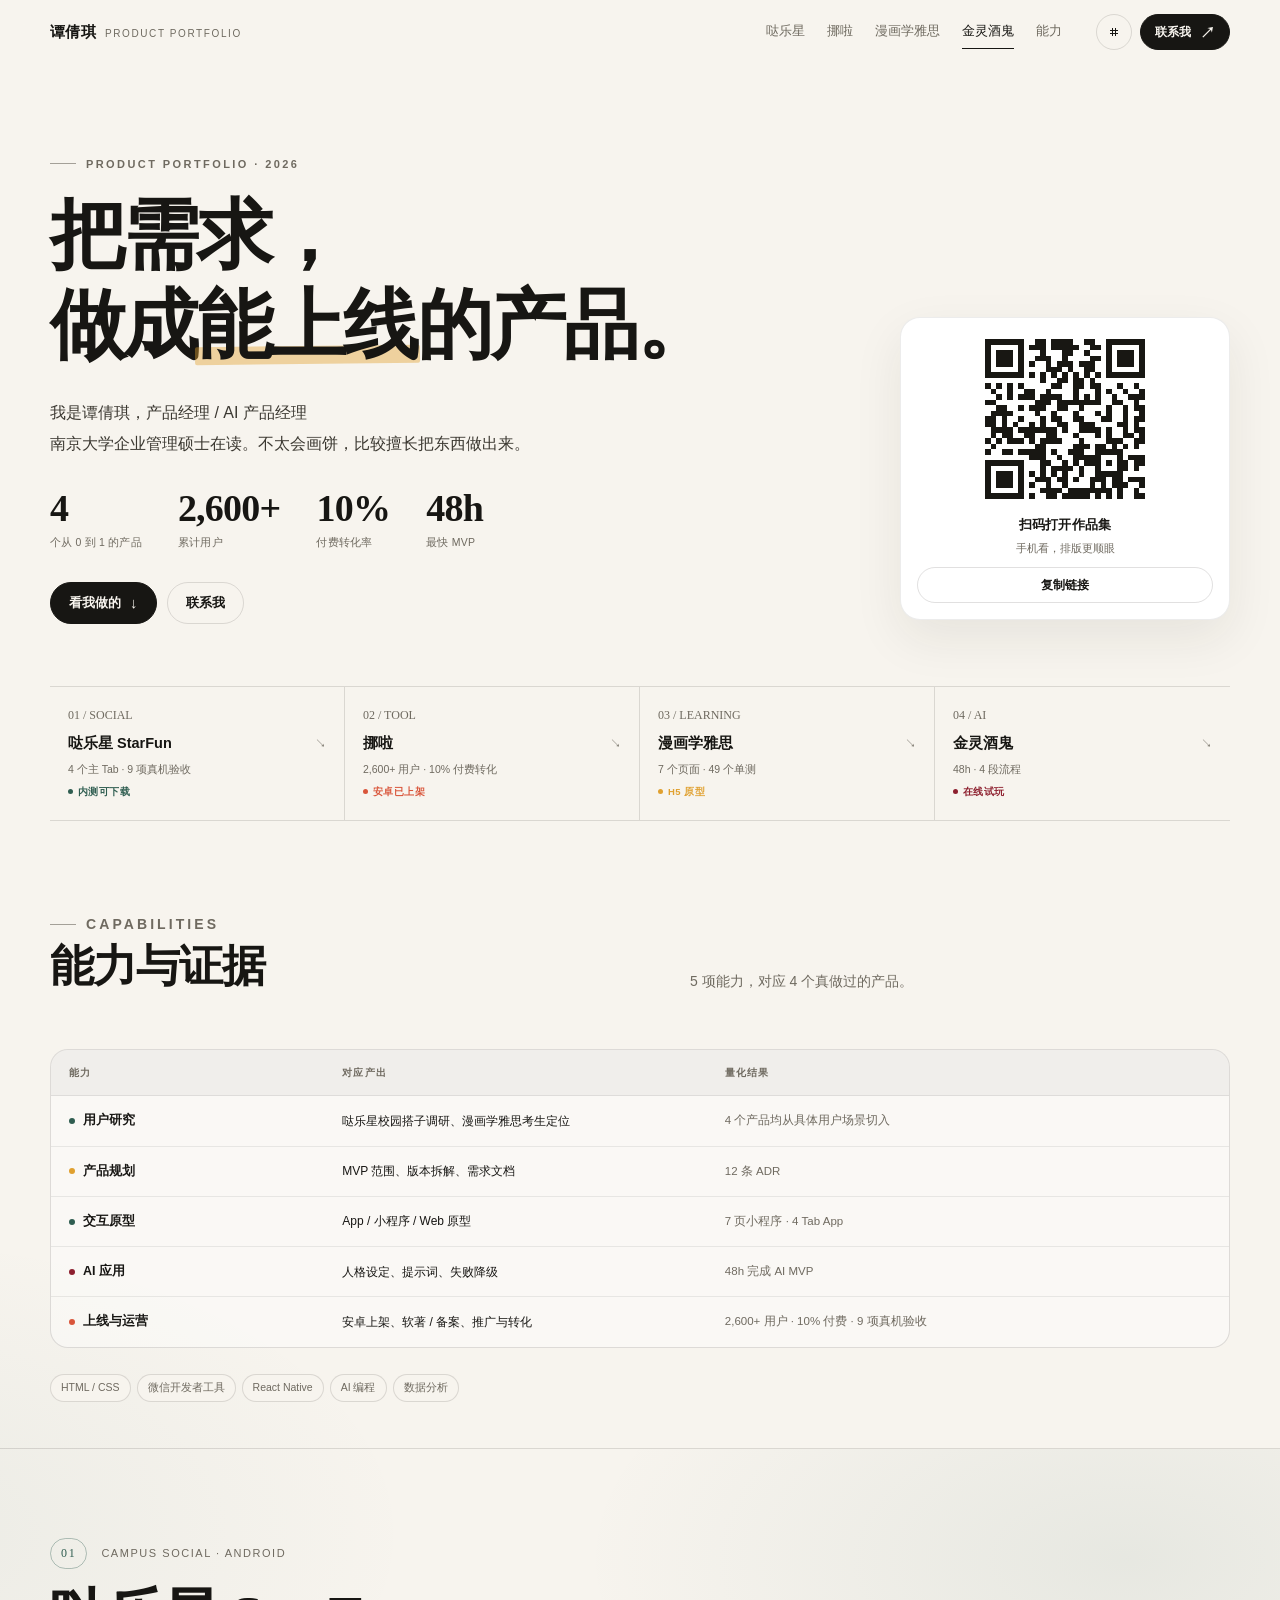
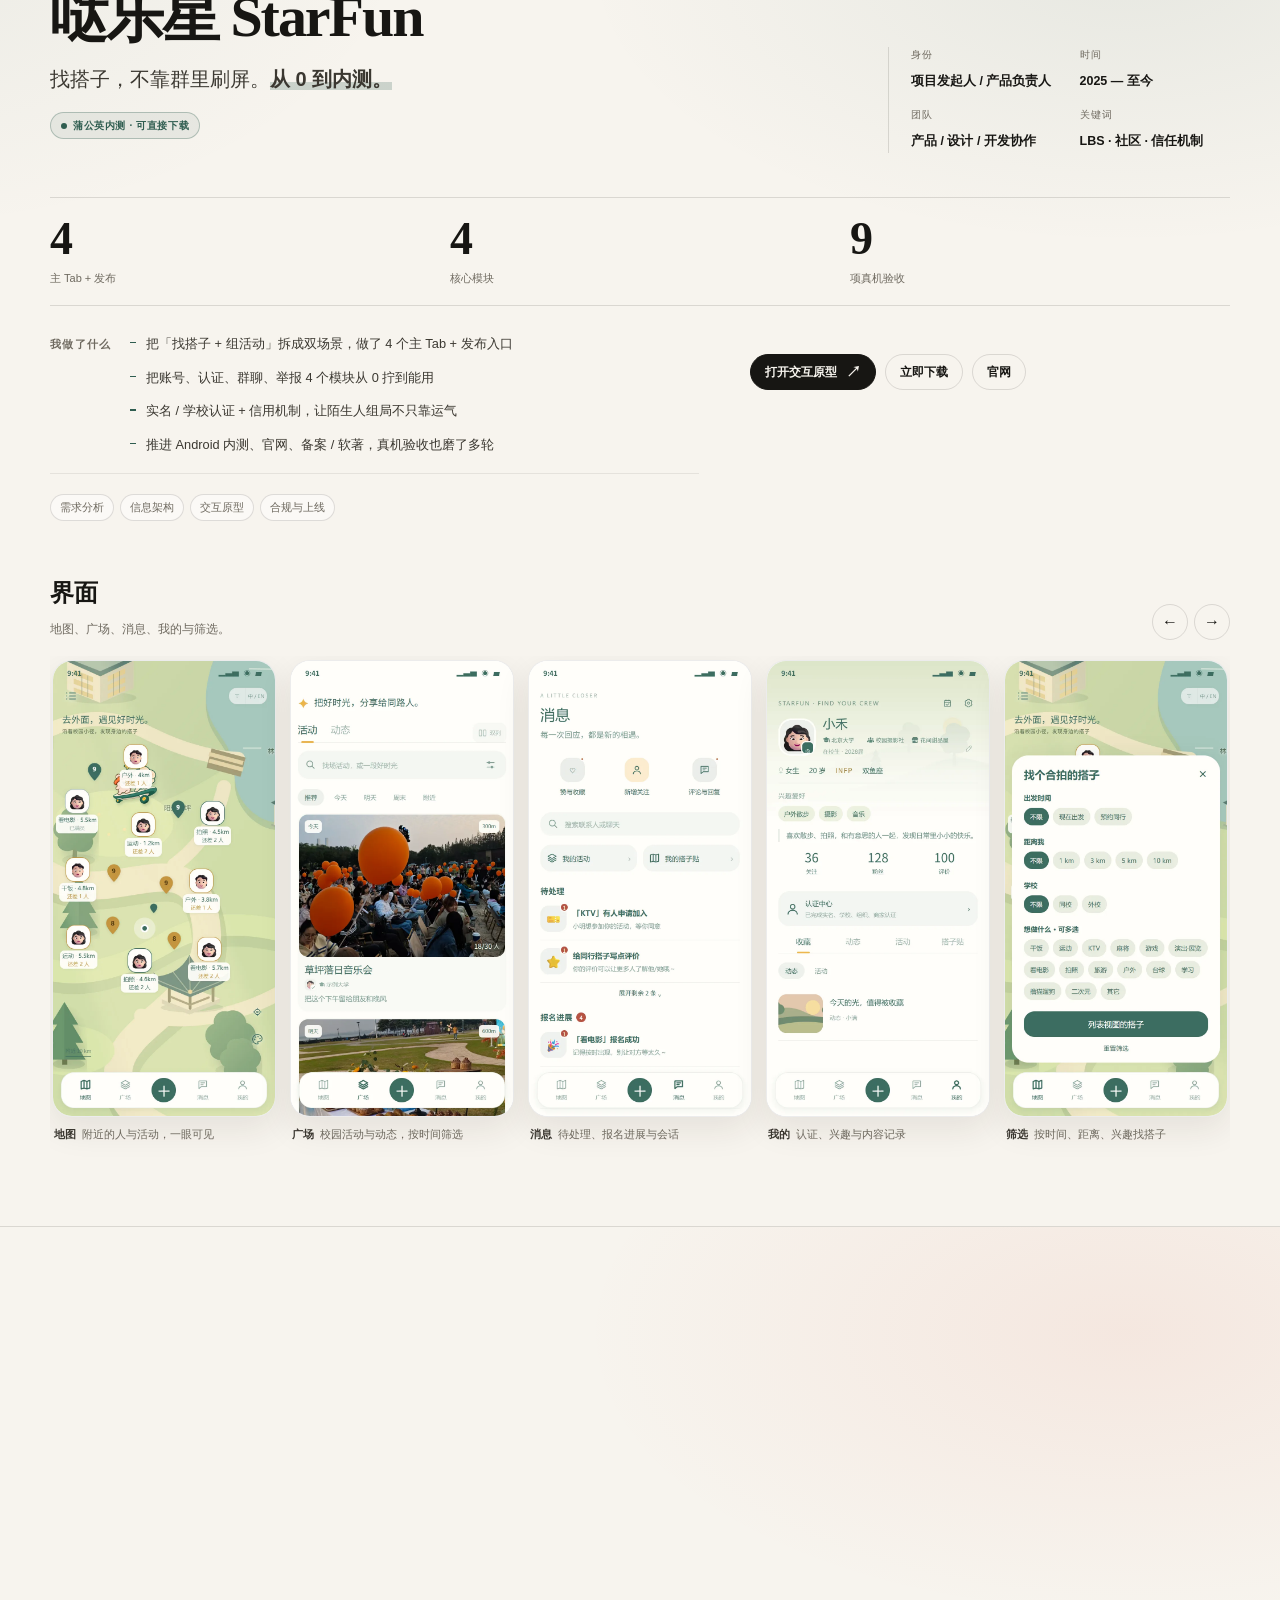
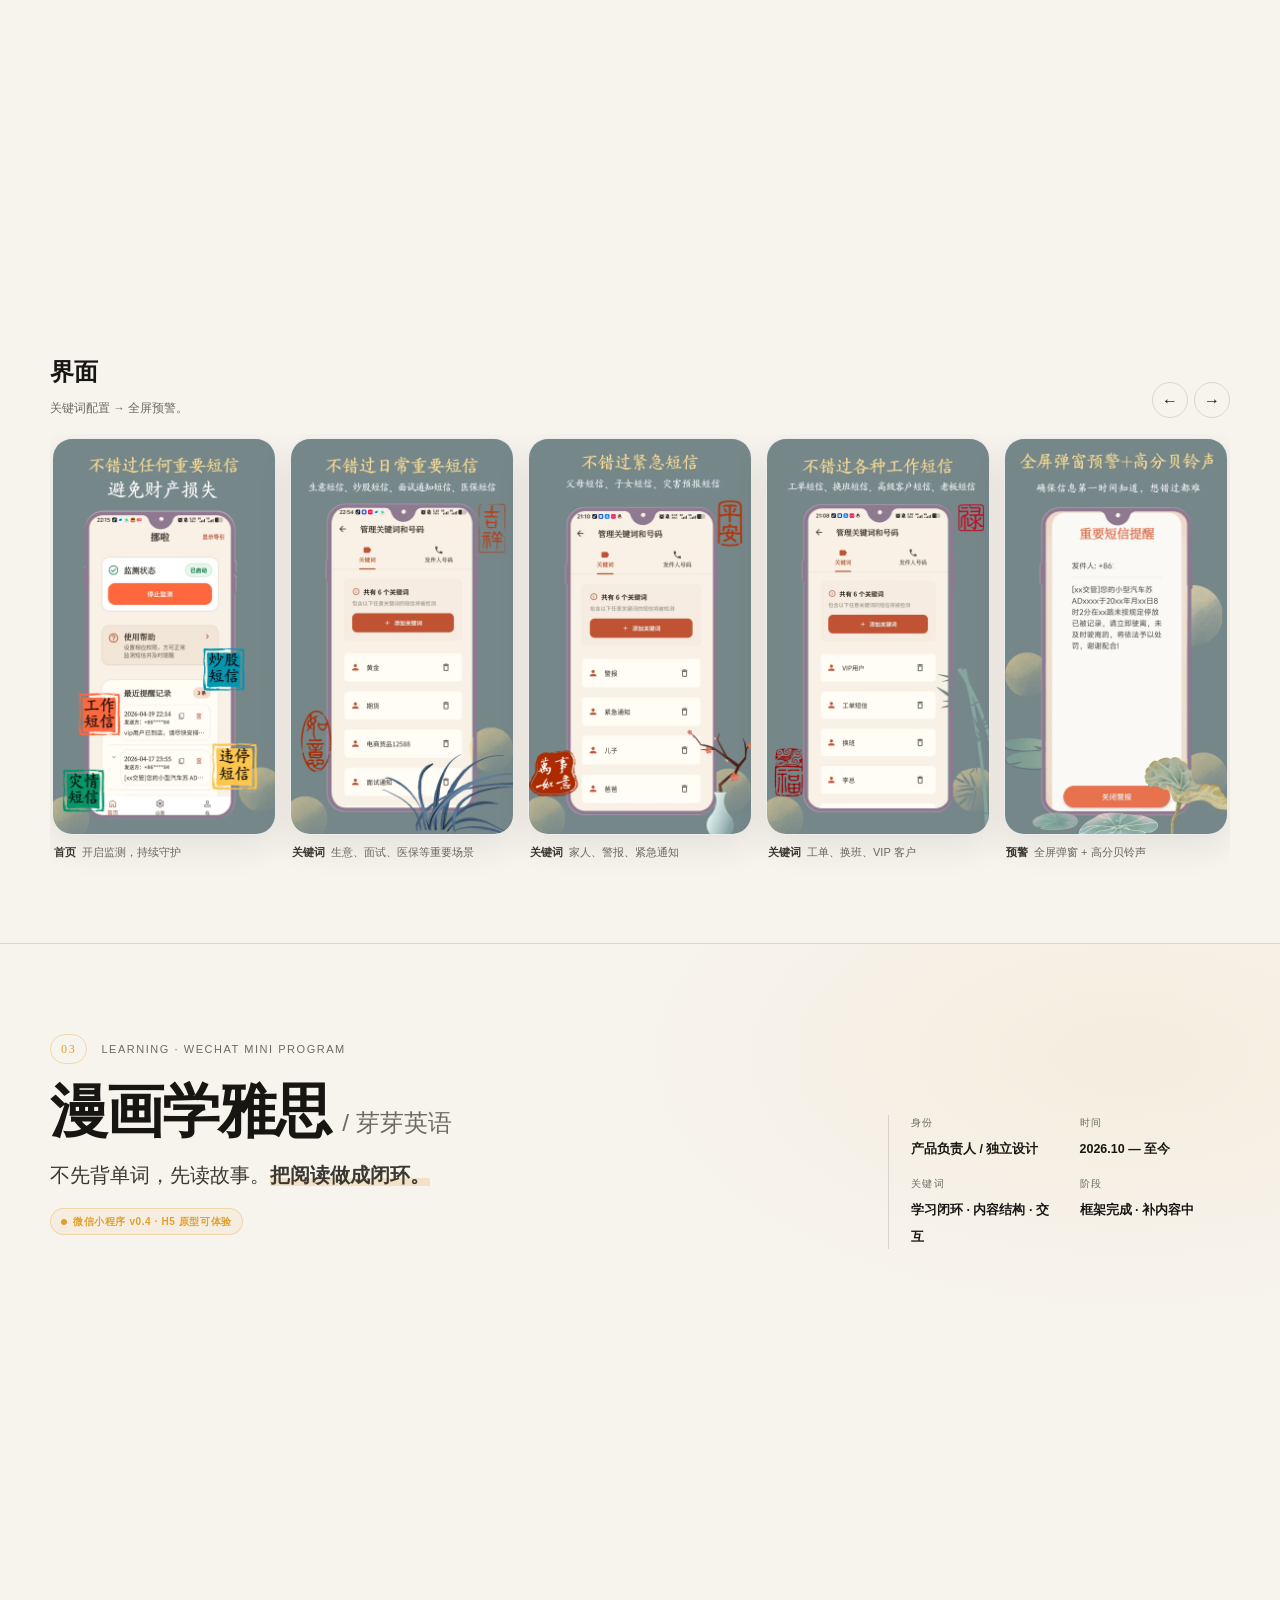
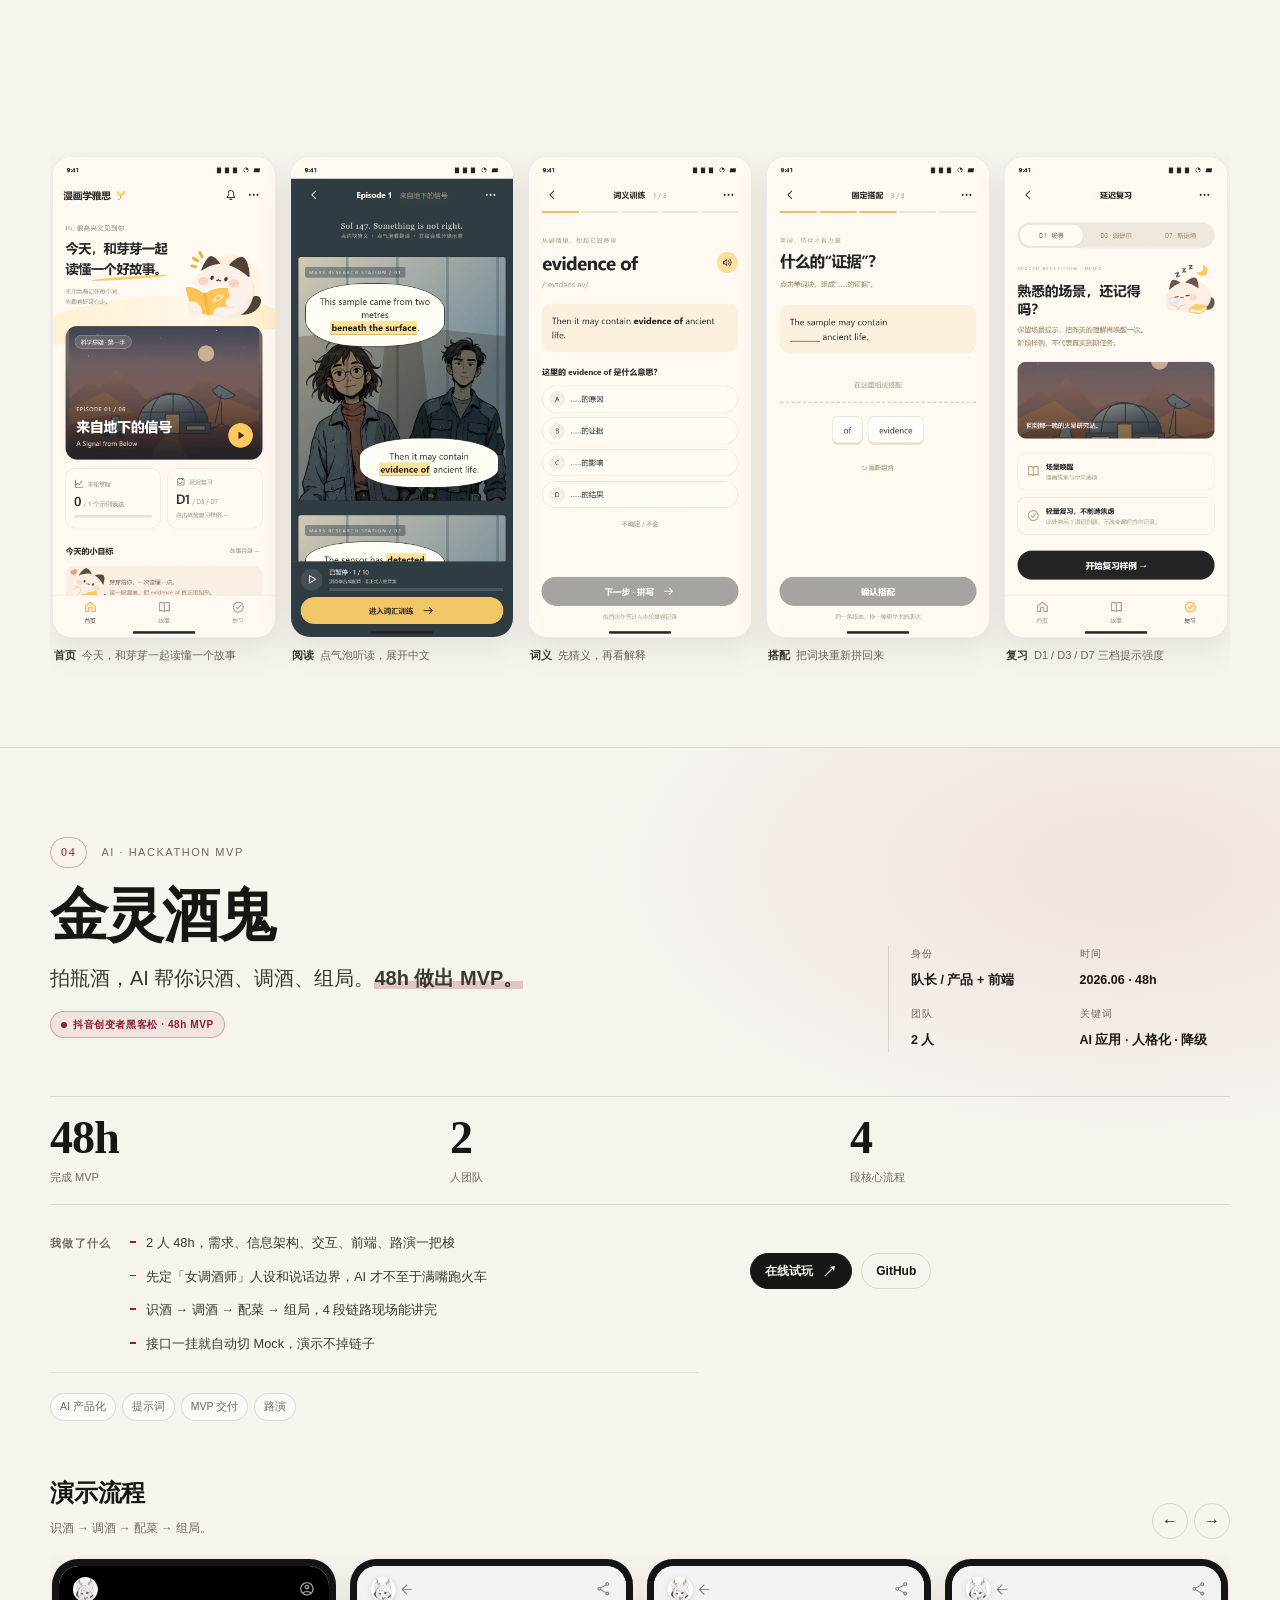
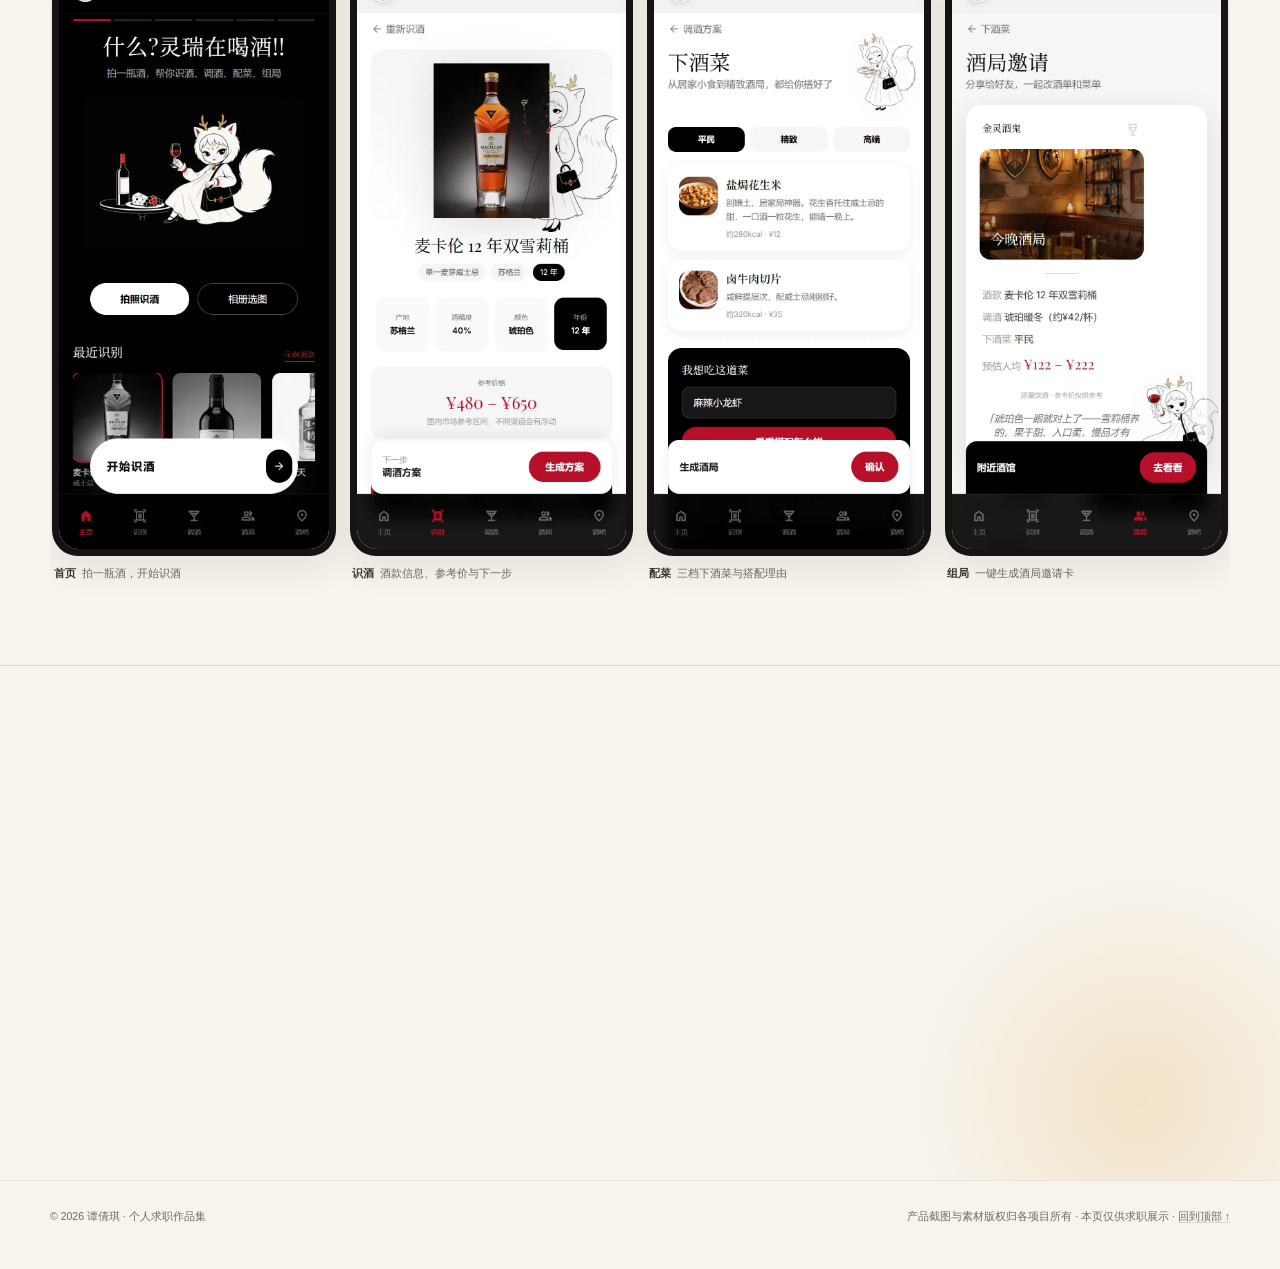
==== commit 90e9e12b: "copy: tighten wording" ====
--- a/index.html
+++ b/index.html
@@ -463,7 +463,7 @@
         <div class="matrix-row" role="row" style="--c:var(--yaya)"><b><i></i>产品规划</b><span>MVP 范围、版本拆解、需求文档</span><span class="ev">12 条 ADR</span></div>
         <div class="matrix-row" role="row" style="--c:var(--starfun)"><b><i></i>交互原型</b><span>App / 小程序 / Web 原型</span><span class="ev">7 页小程序 · 4 Tab App</span></div>
         <div class="matrix-row" role="row" style="--c:var(--jl)"><b><i></i>AI 应用</b><span>人格设定、提示词、失败降级</span><span class="ev">48h 完成 AI MVP</span></div>
-        <div class="matrix-row" role="row" style="--c:var(--nuola)"><b><i></i>上线与运营</b><span>安卓上架、软著 / 备案、推广与转化复盘</span><span class="ev">2,600+ 用户 · 10% 付费 · 9 项真机验收</span></div>
+        <div class="matrix-row" role="row" style="--c:var(--nuola)"><b><i></i>上线与运营</b><span>安卓上架、软著 / 备案、推广与转化</span><span class="ev">2,600+ 用户 · 10% 付费 · 9 项真机验收</span></div>
       </div>
       <div class="tools reveal"><span>HTML / CSS</span><span>微信开发者工具</span><span>React Native</span><span>AI 编程</span><span>数据分析</span></div>
     </div>
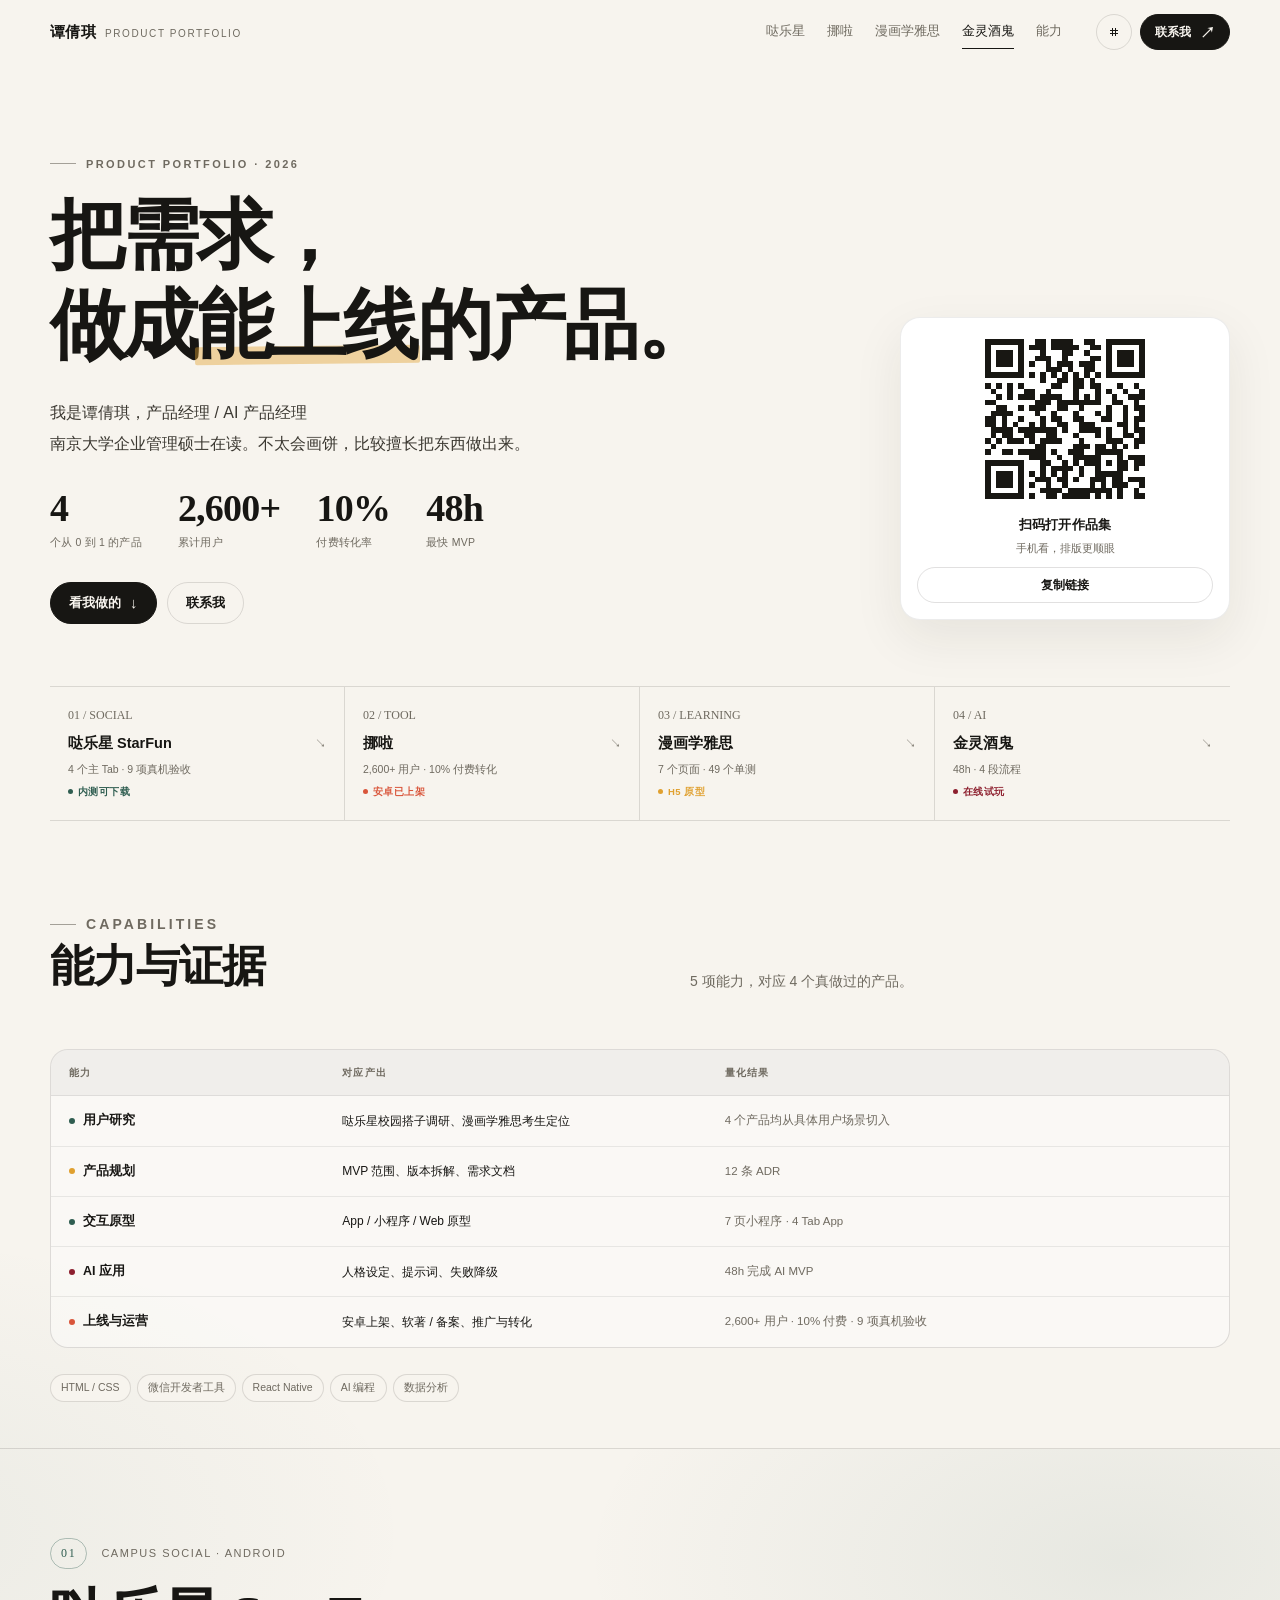
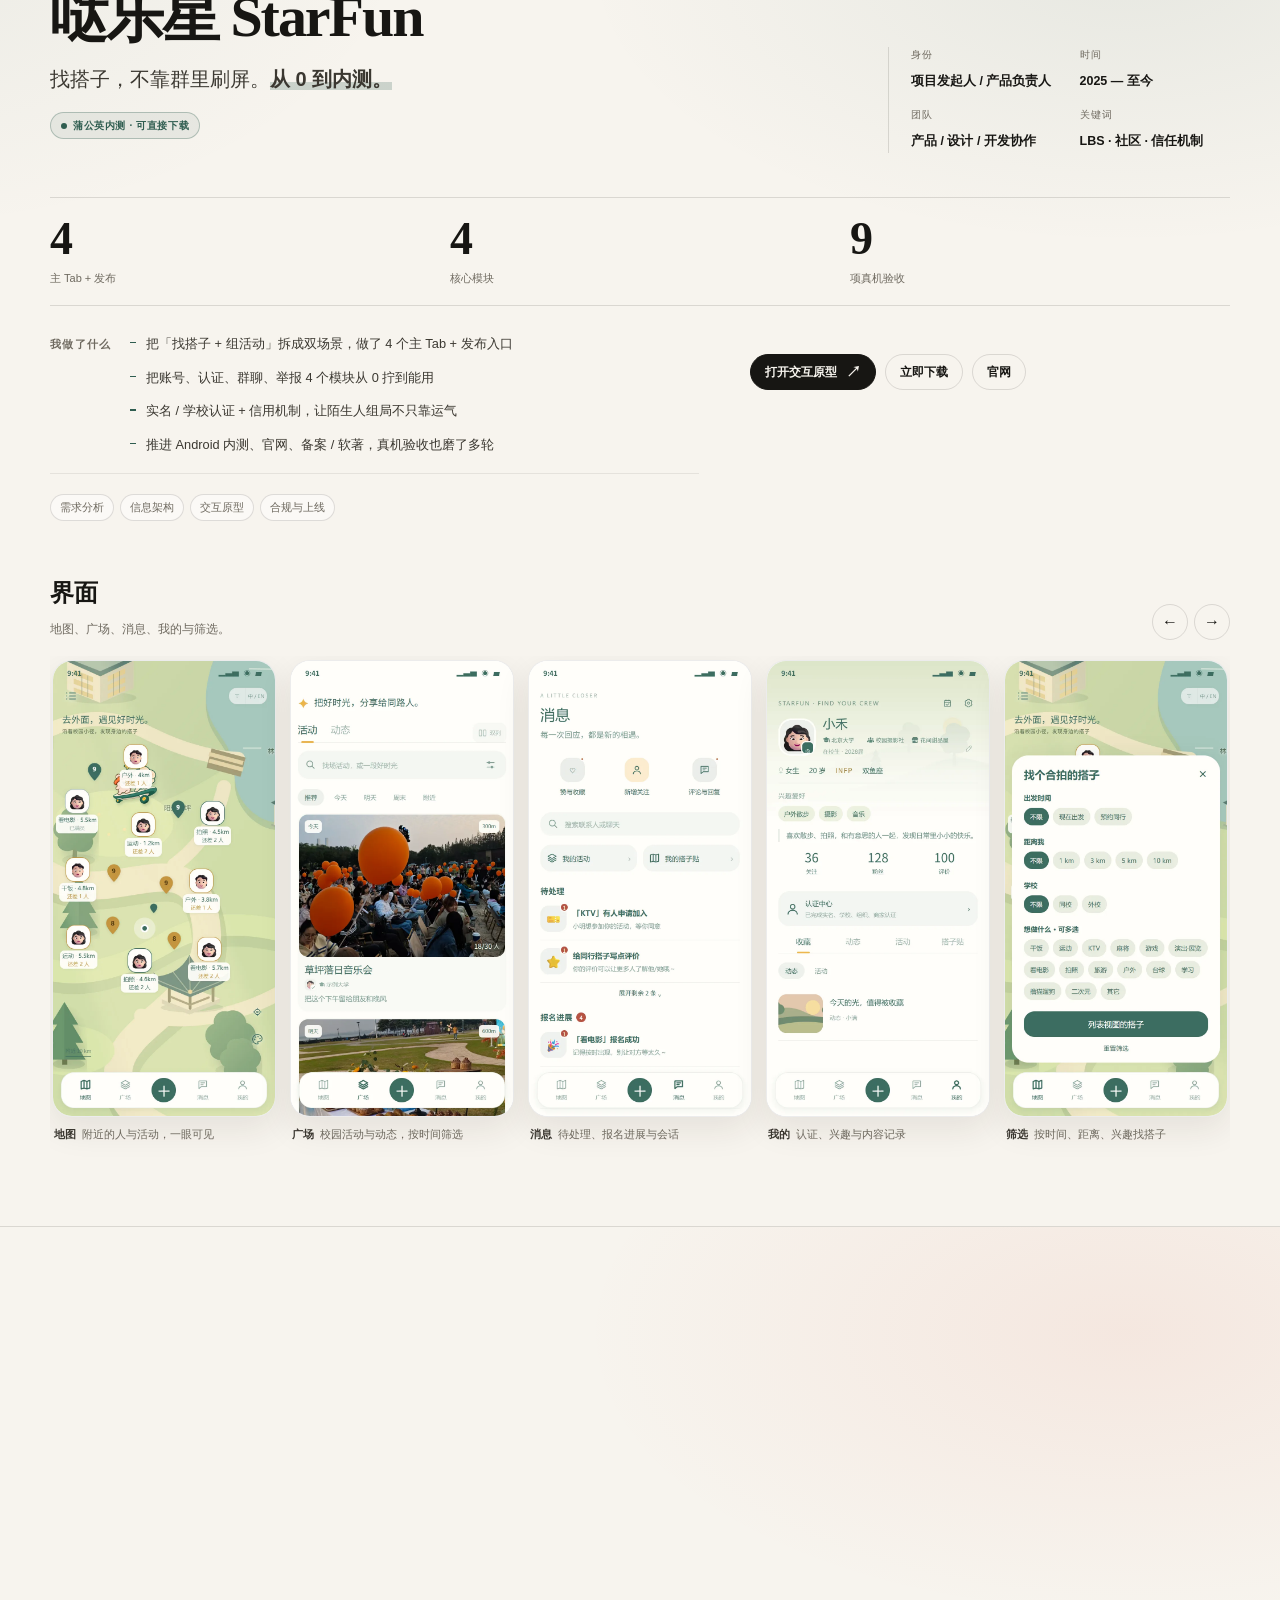
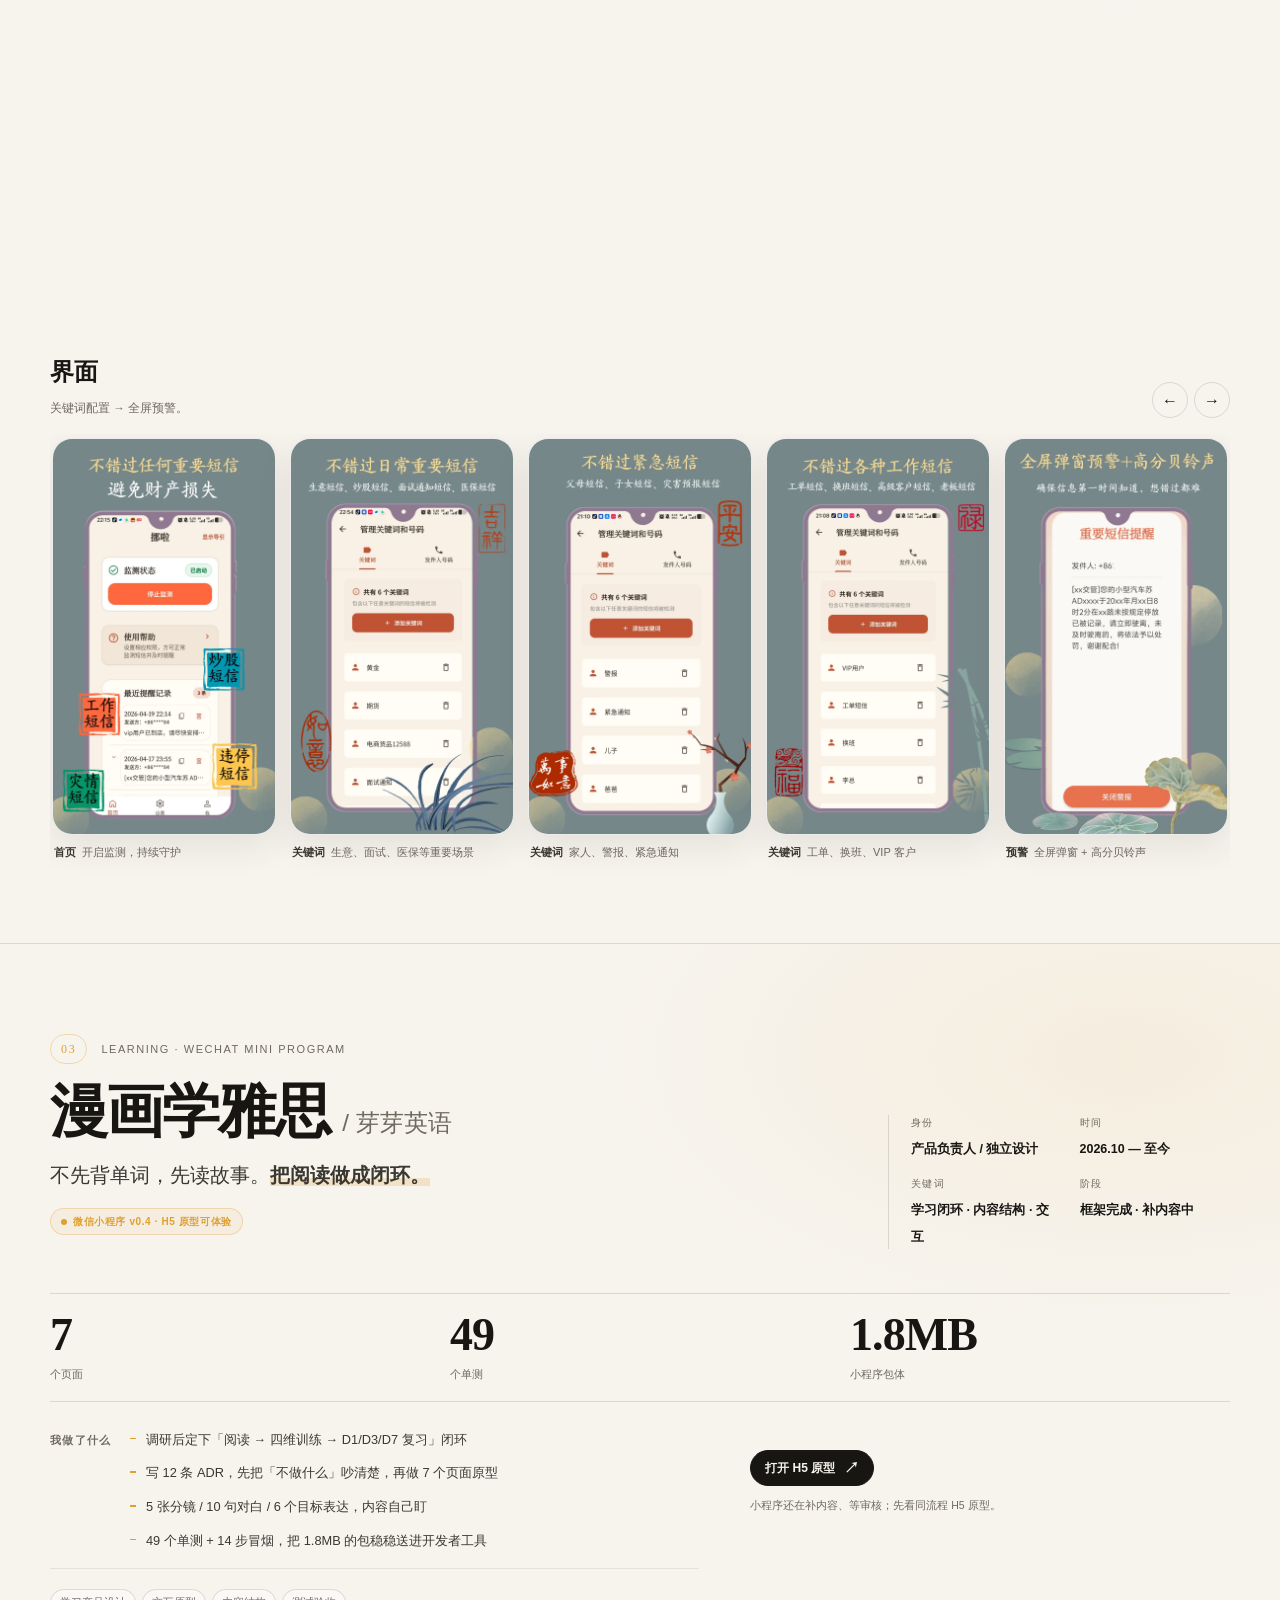
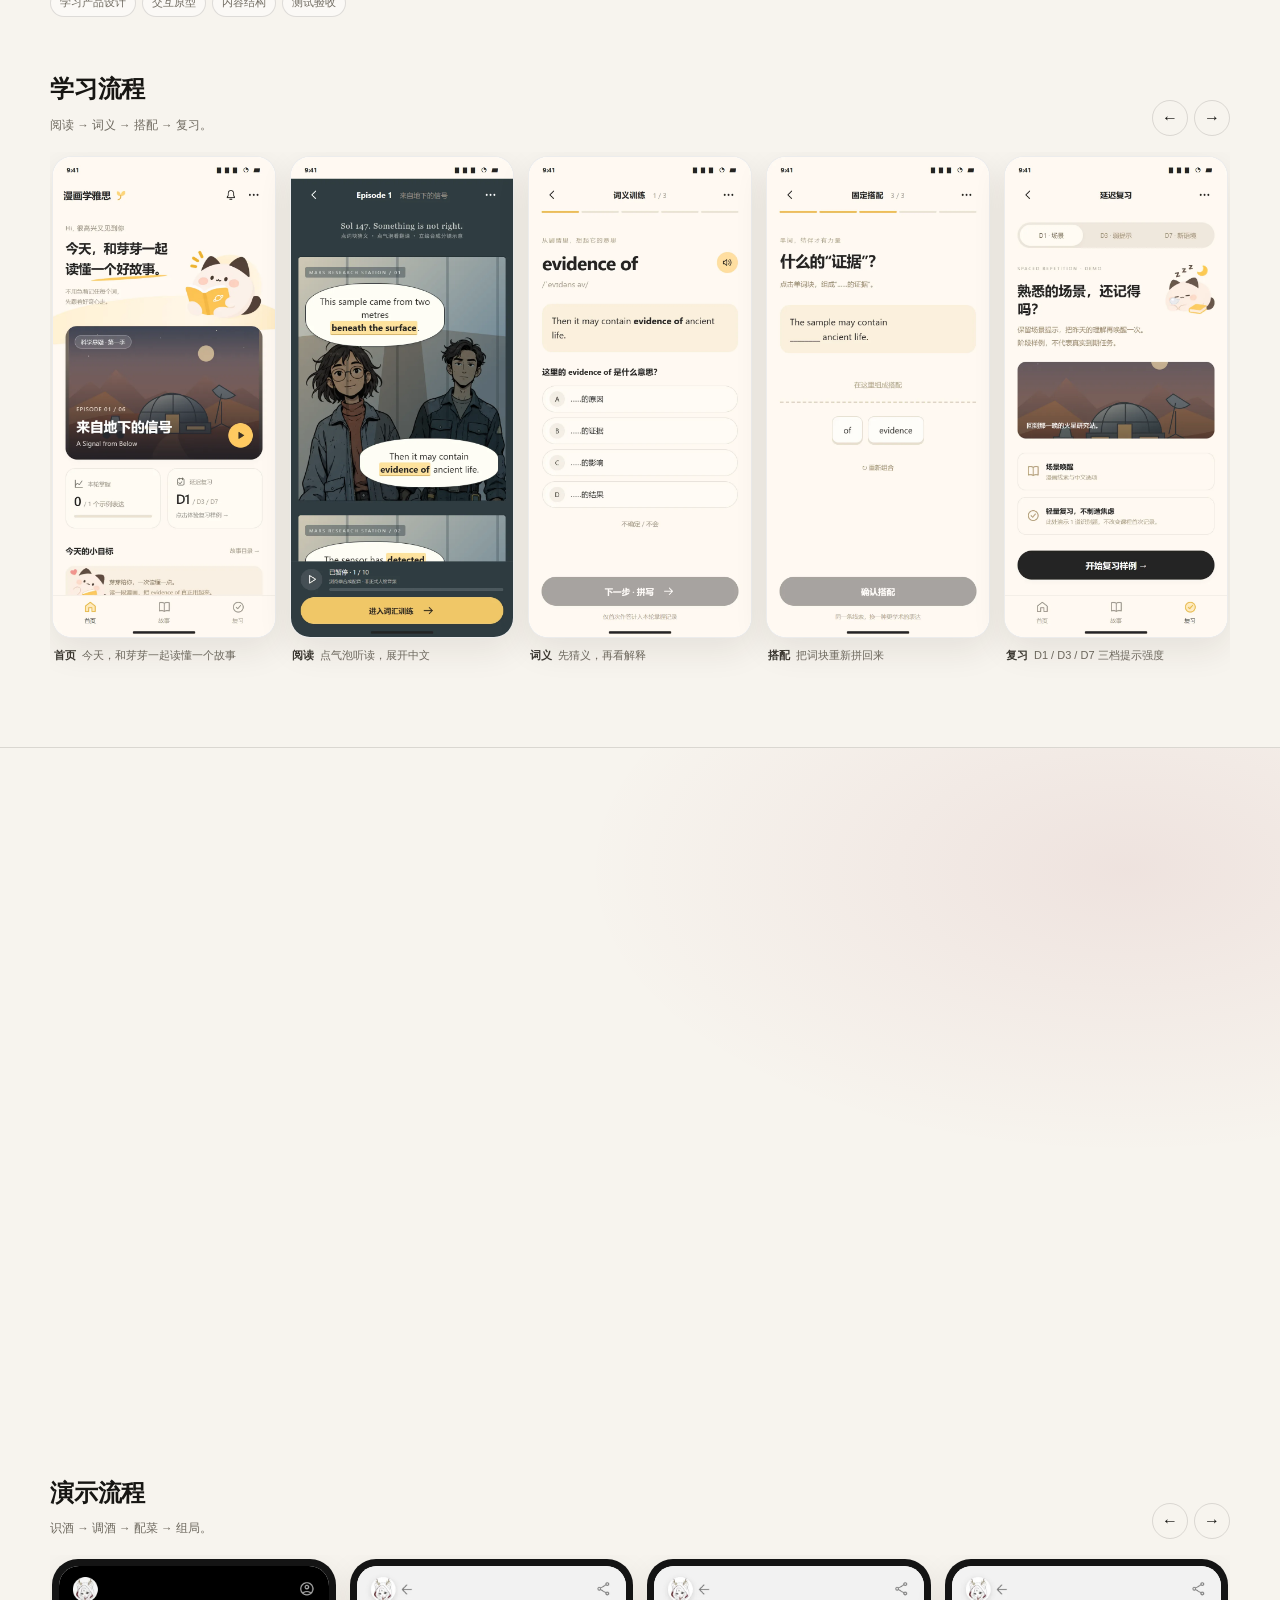
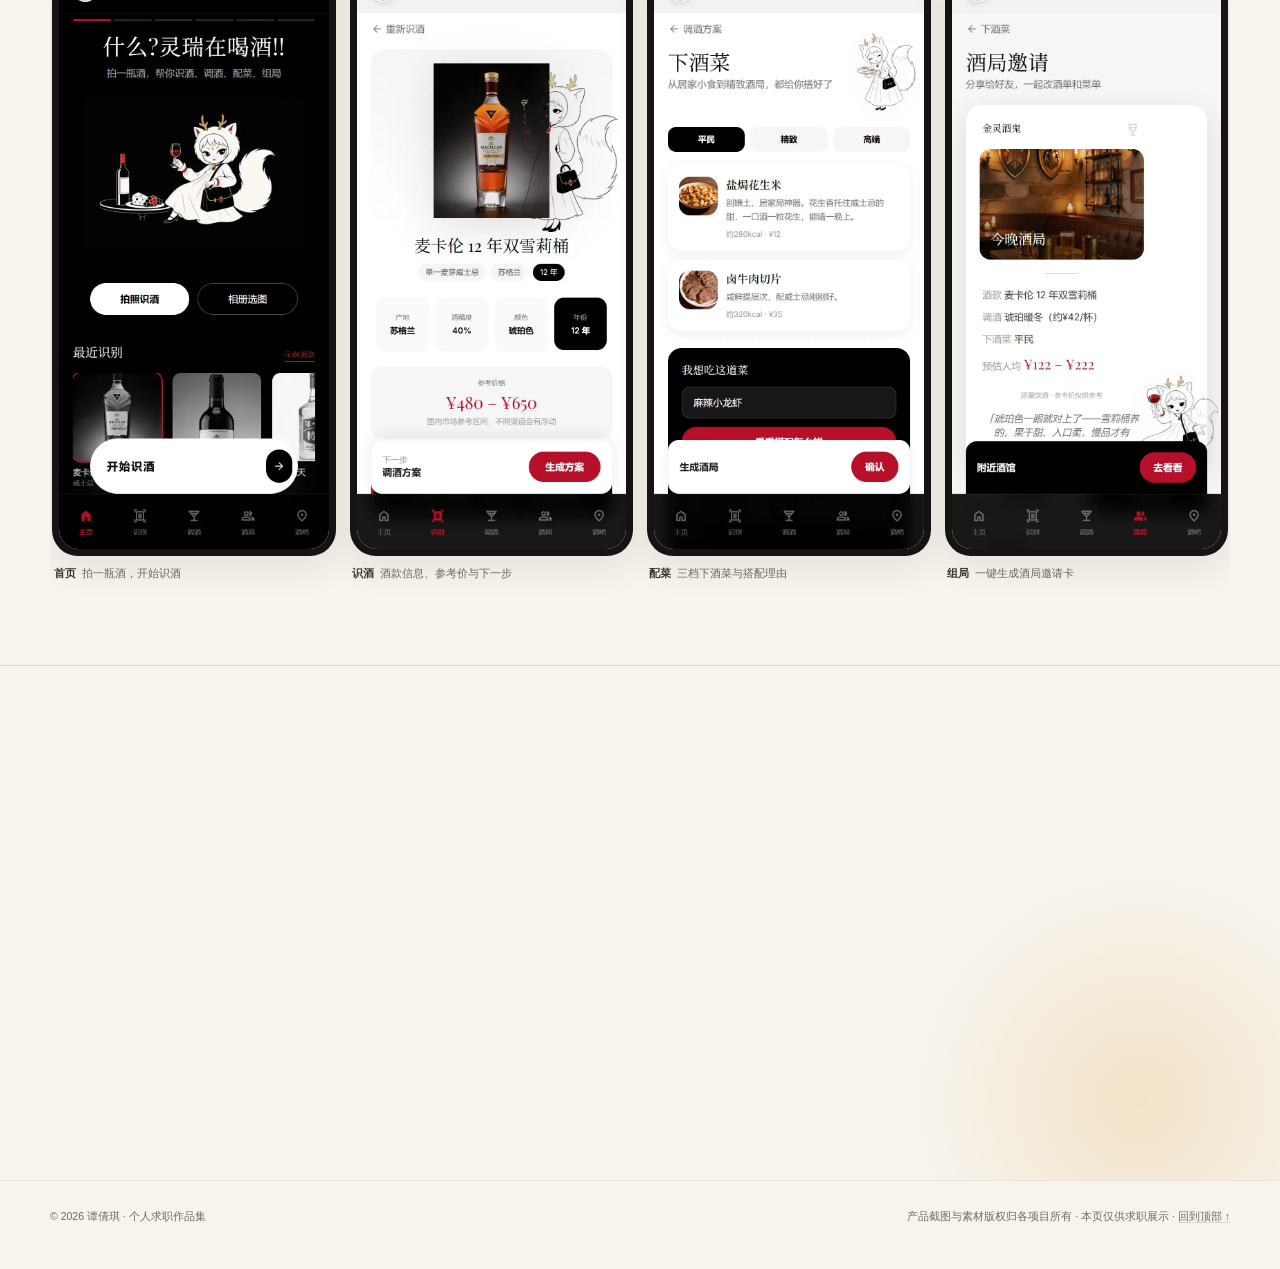
==== commit 4ceee97b: "chore: remove private repo link" ====
--- a/index.html
+++ b/index.html
@@ -619,7 +619,6 @@
         <div class="reveal">
           <div class="case-links">
             <a class="btn small" href="demo/yaya/index.html" target="_blank" rel="noopener">打开 H5 原型 <span class="arw">↗</span></a>
-            <a class="btn ghost small" href="https://github.com/Canky508/comic-ielts" target="_blank" rel="noopener">项目说明</a>
           </div>
           <p class="case-note">小程序还在补内容、等审核；先看同流程 H5 原型。</p>
         </div>
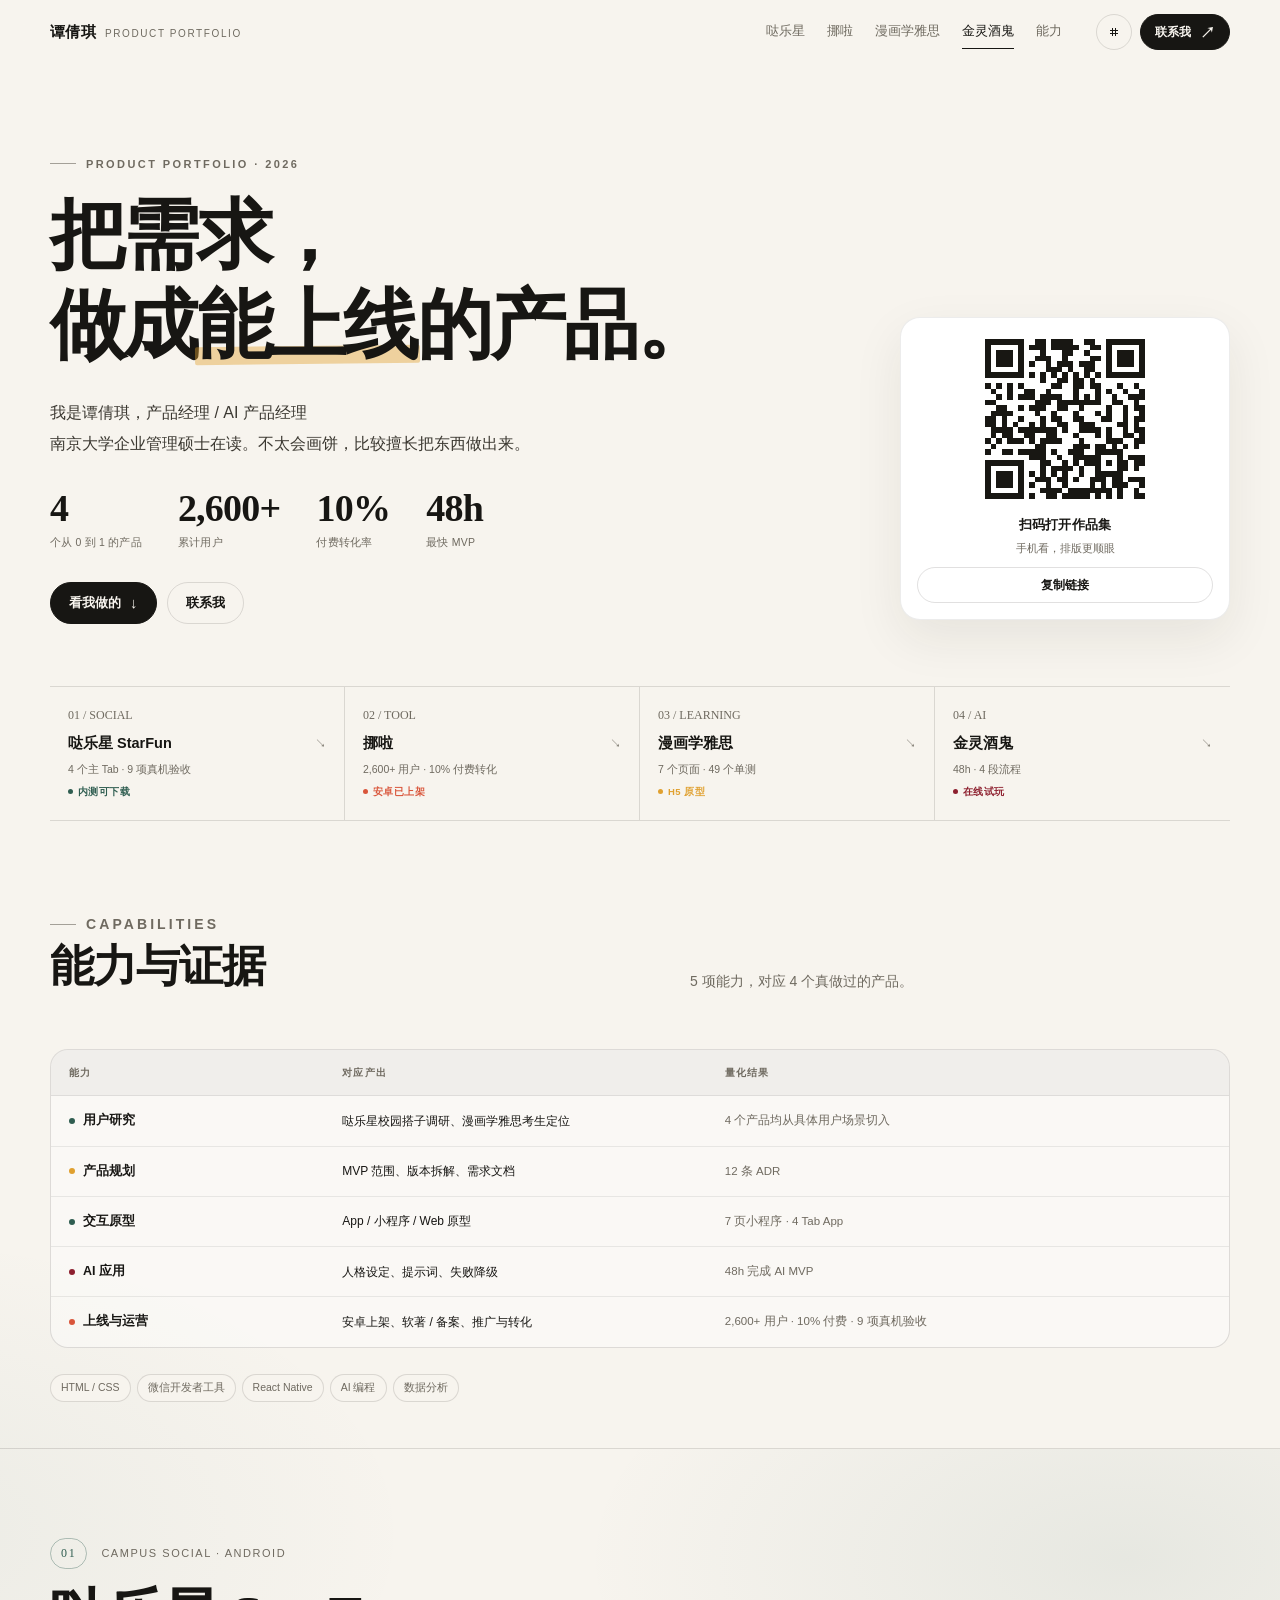
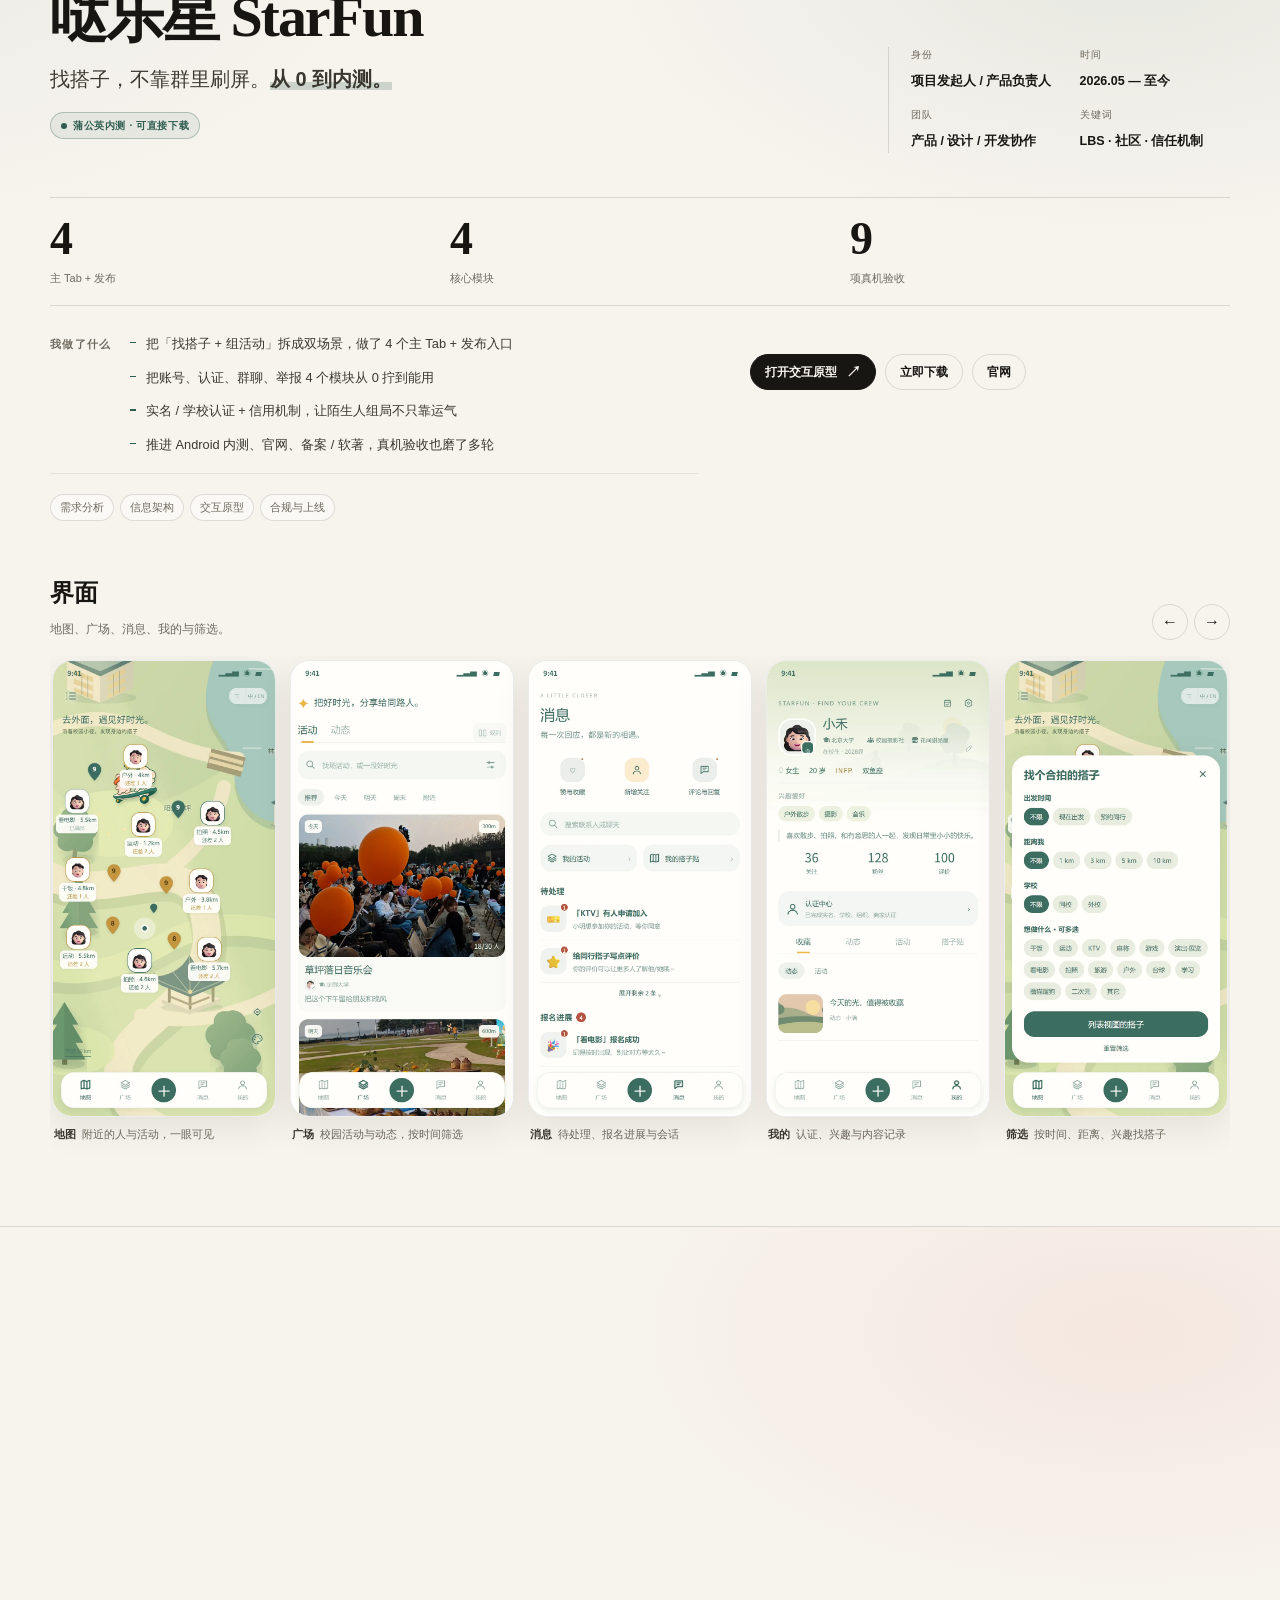
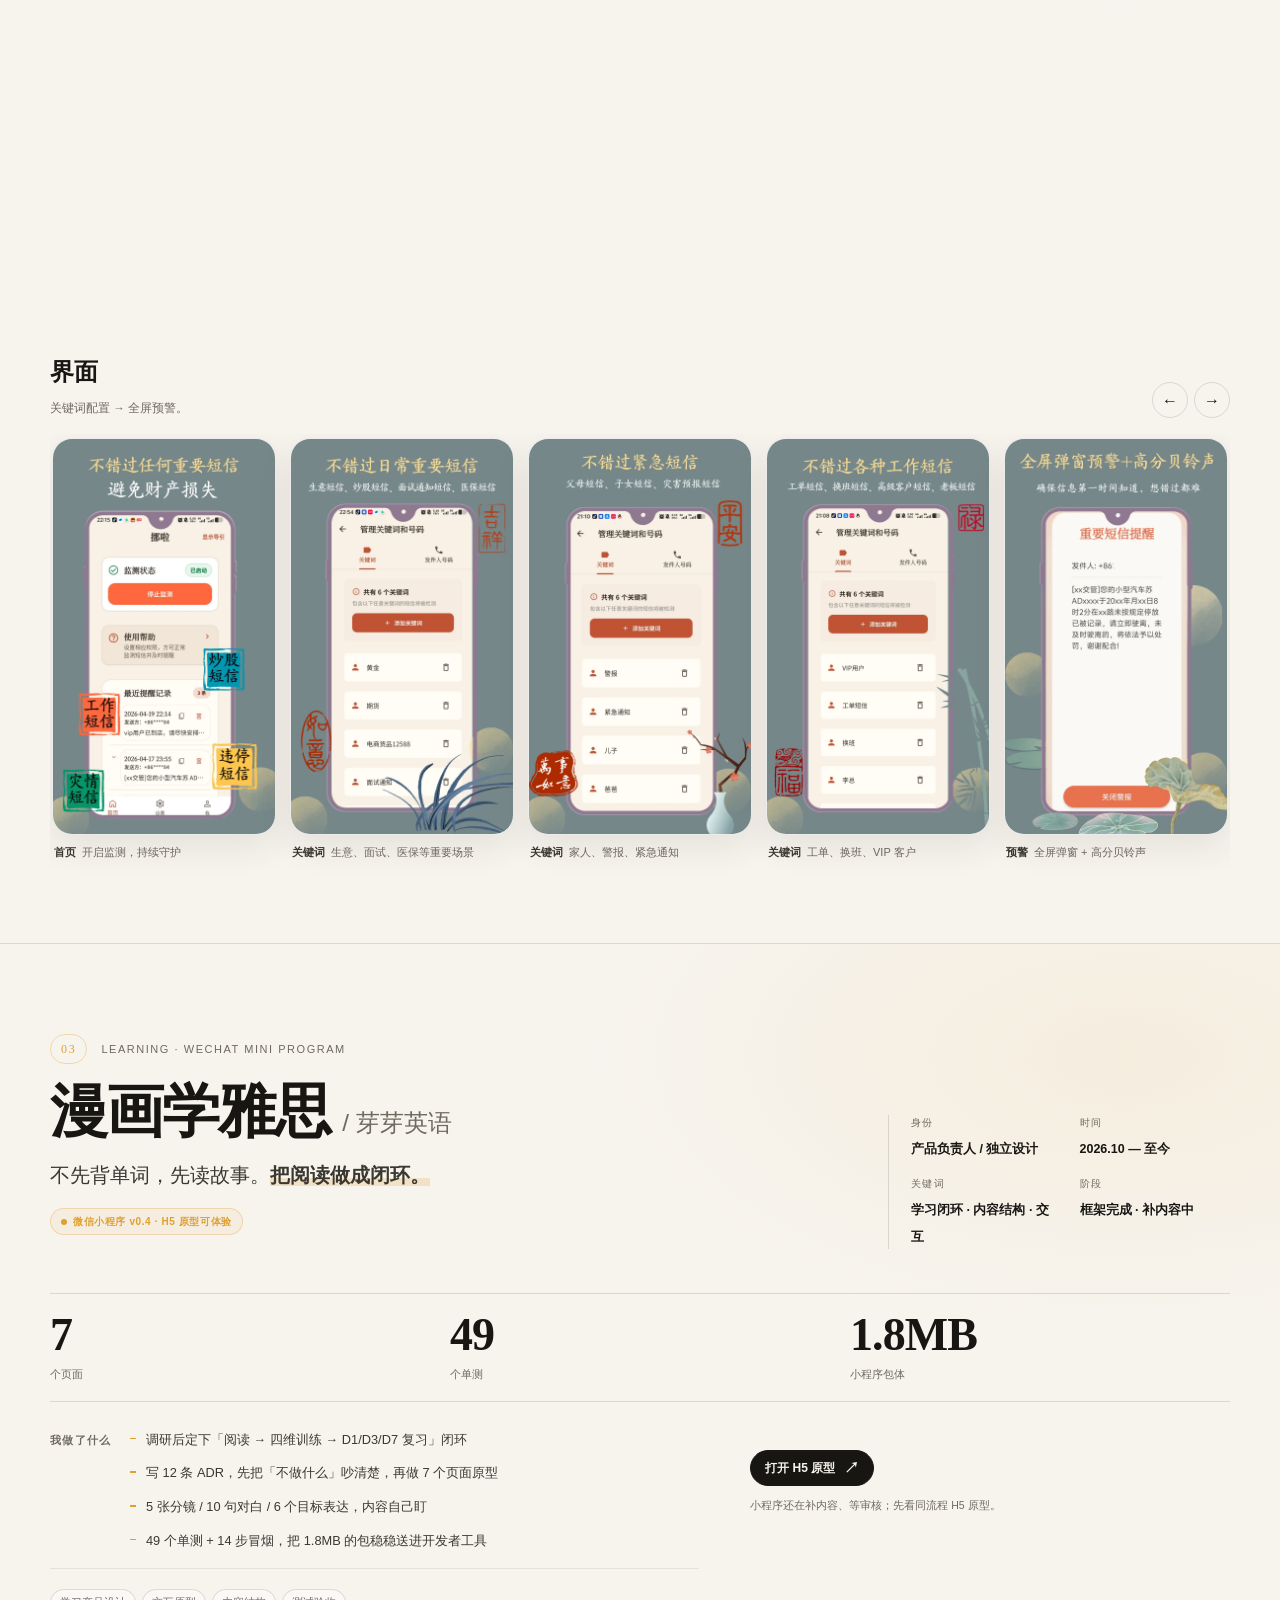
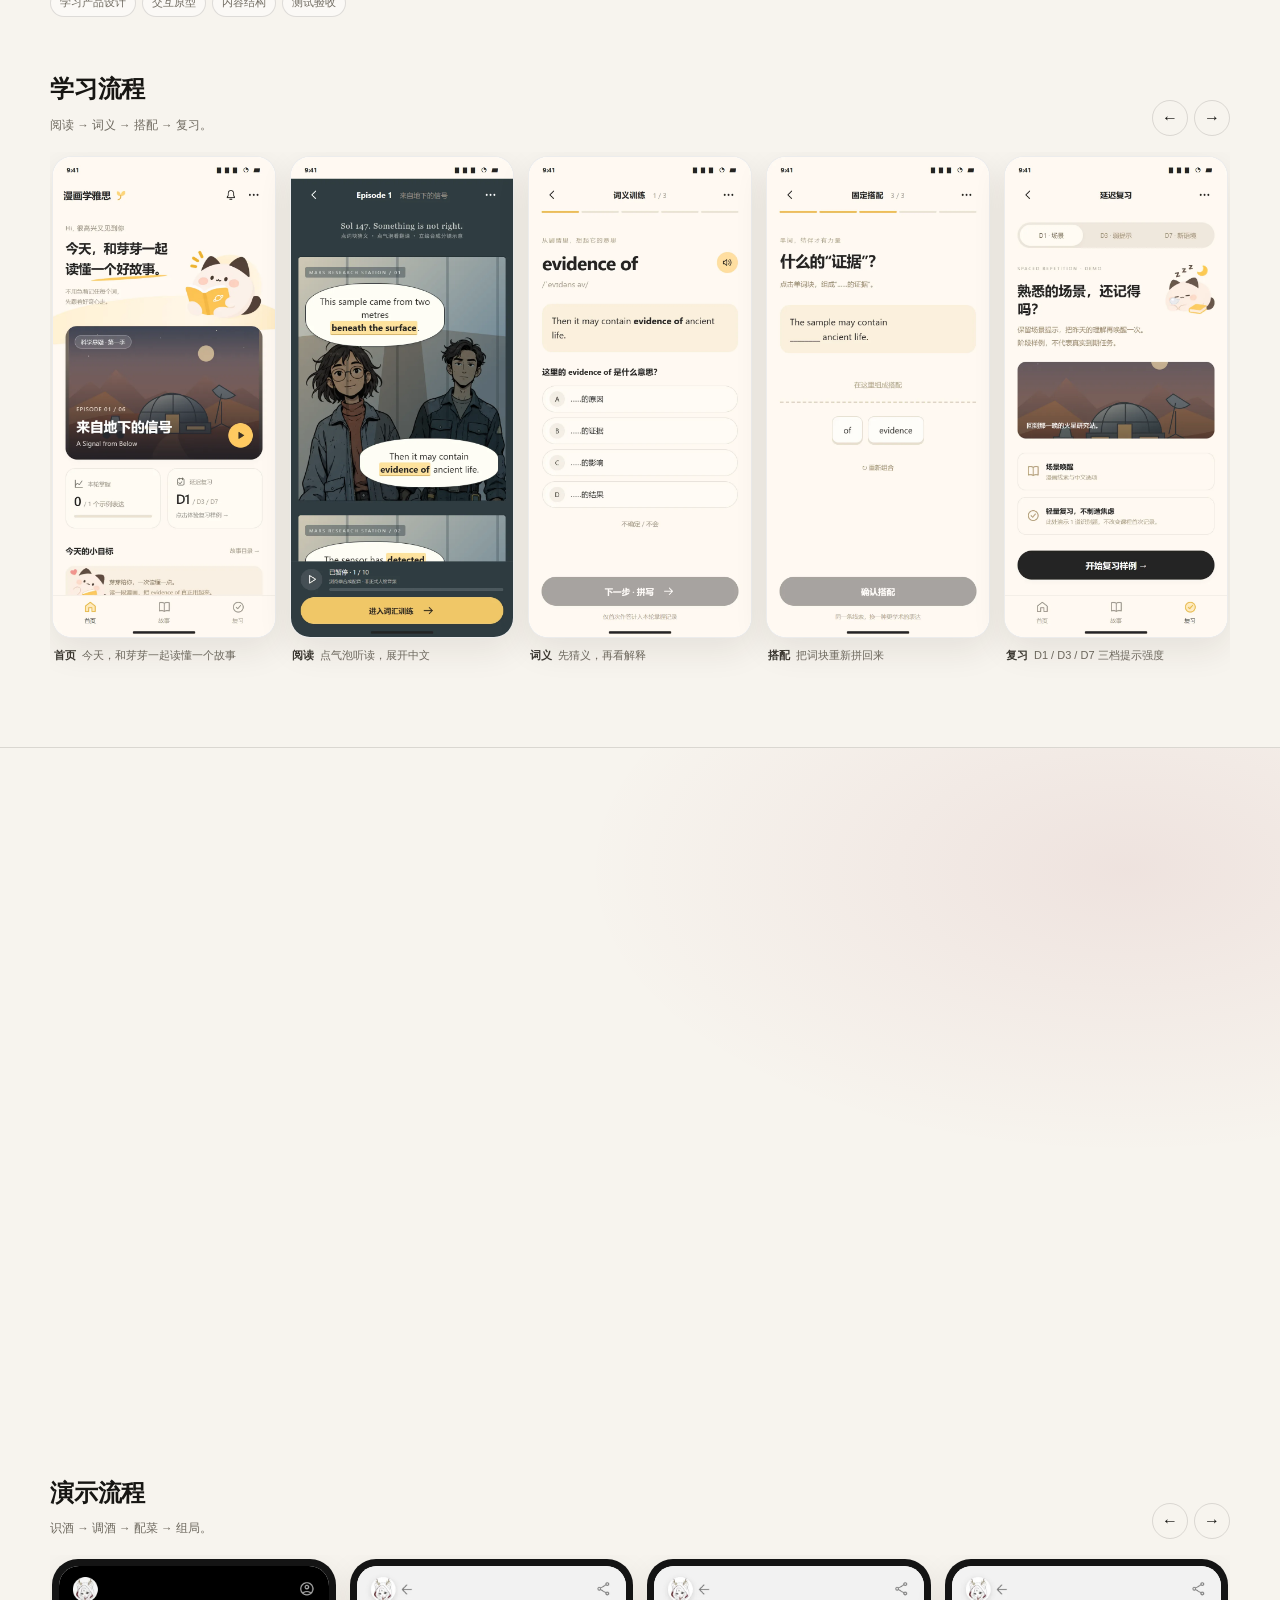
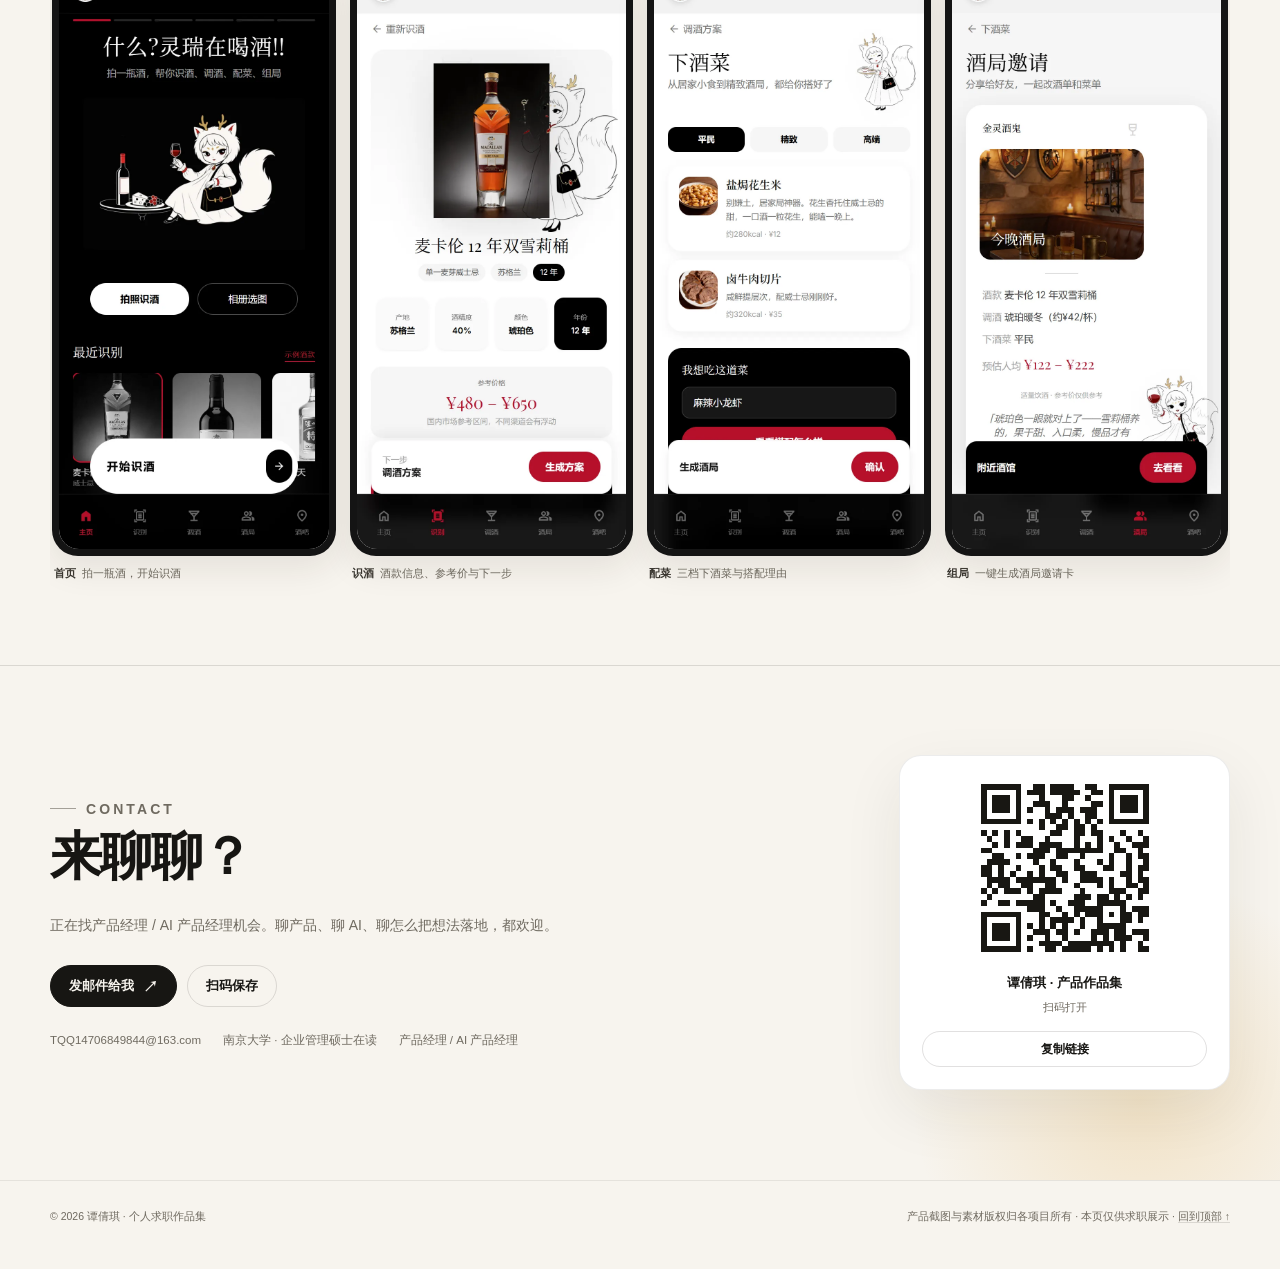
==== commit 1744324b: "fix: correct StarFun start date" ====
--- a/index.html
+++ b/index.html
@@ -481,7 +481,7 @@
         </div>
         <div class="case-meta reveal">
           <div><small>身份</small><b>项目发起人 / 产品负责人</b></div>
-          <div><small>时间</small><b>2025 — 至今</b></div>
+          <div><small>时间</small><b>2026.05 — 至今</b></div>
           <div><small>团队</small><b>产品 / 设计 / 开发协作</b></div>
           <div><small>关键词</small><b>LBS · 社区 · 信任机制</b></div>
         </div>
